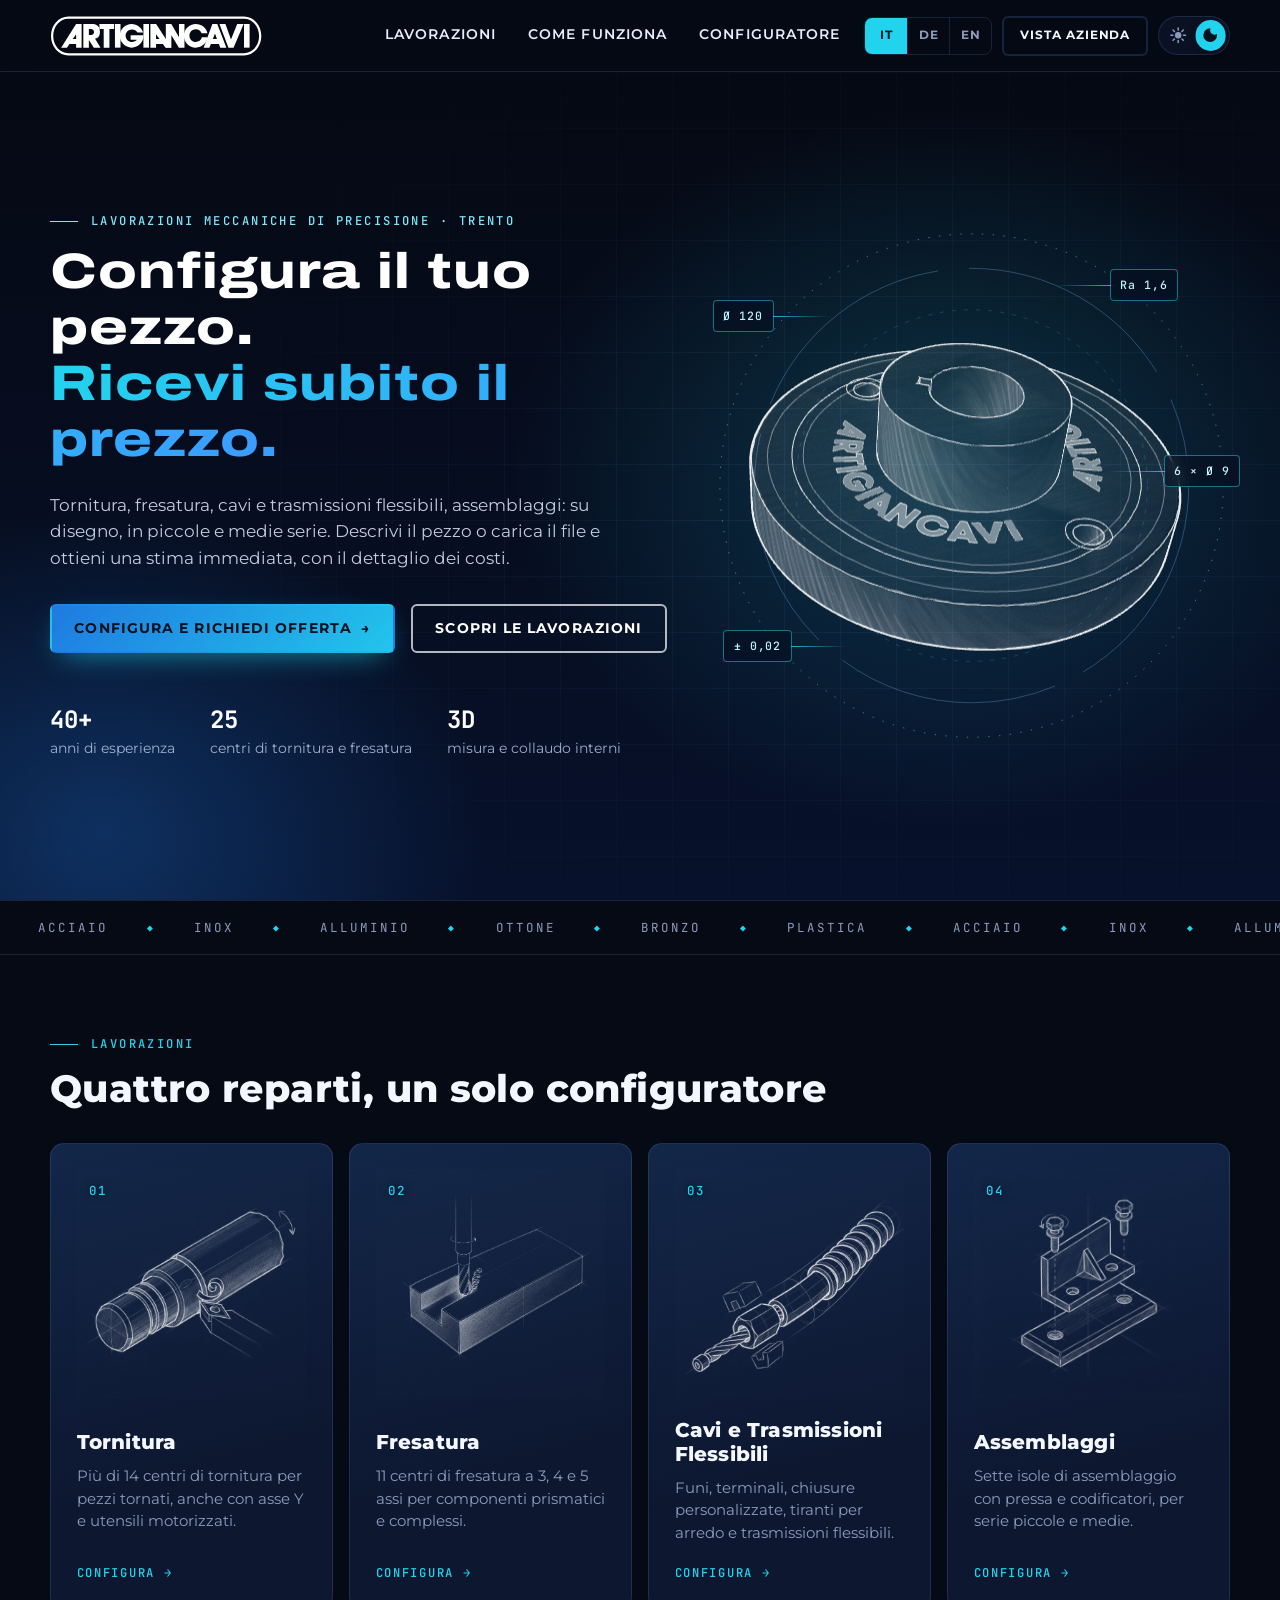
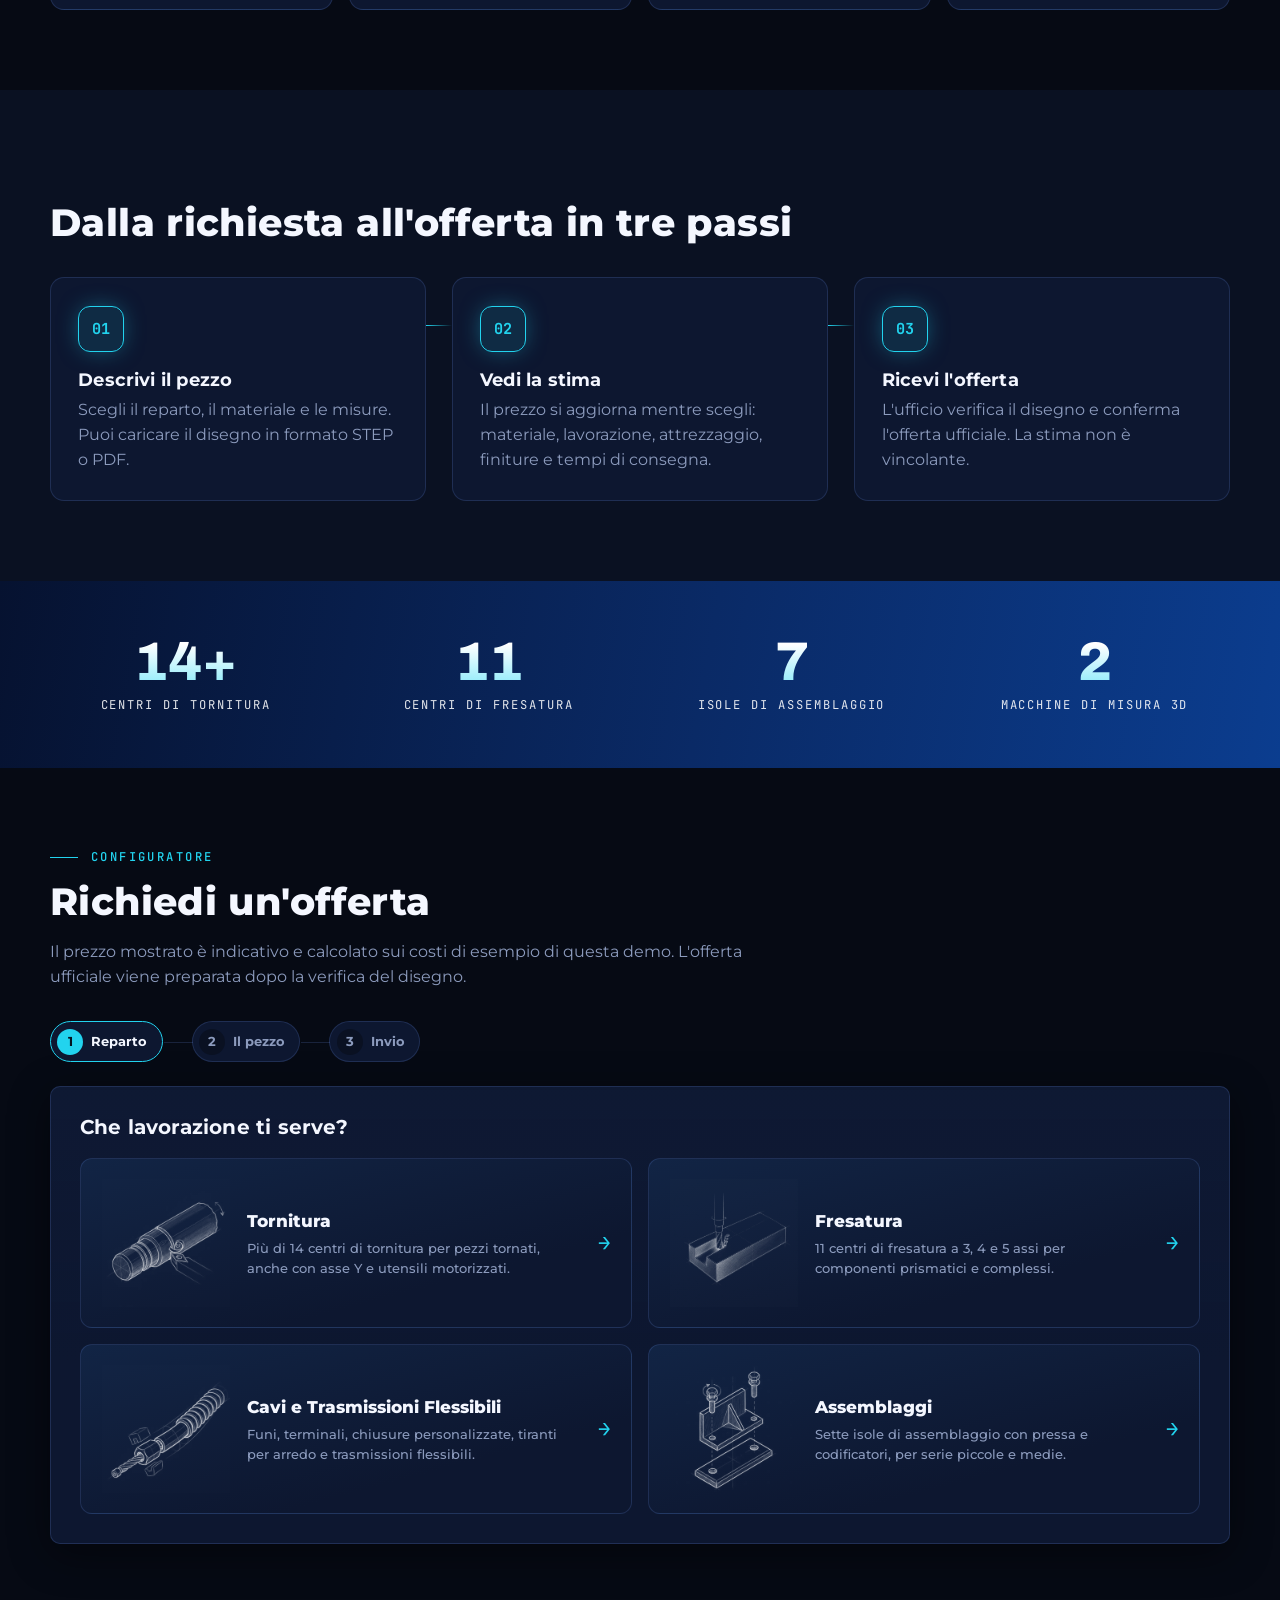
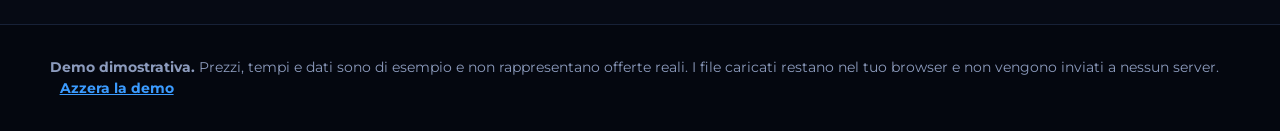
==== index.html @ 1d185a4b "fix: via la marcatura azzurrina al tocco sul telefono Colore di evidenziazione del tocco trasparente" ====
<!DOCTYPE html>
<html lang="it" data-theme="dark">
<head>
<meta charset="utf-8">
<meta name="viewport" content="width=device-width, initial-scale=1, viewport-fit=cover">
<meta name="robots" content="noindex, nofollow">
<meta name="color-scheme" content="dark light">
<meta name="theme-color" content="#050913">
<title>Configuratore lavorazioni | Demo</title>
<link rel="icon" href="img/favicon.svg" type="image/svg+xml">
<script>
  /* Tema e animazioni decisi prima del disegno della pagina, per evitare lampi.
     Predefinito: scuro. Il pulsante in alto porta al tema chiaro. */
  (function () {
    var h = document.documentElement;
    try {
      var t = localStorage.getItem("tema");
      if (t !== "dark" && t !== "light") t = "dark";
      h.setAttribute("data-theme", t);
    } catch (e) {}
    if ("IntersectionObserver" in window) h.classList.add("js-anim");
    // Disco della prima schermata: predefinito = disco a matita che ruota; ?disco=immagine = schizzo fermo (immagine); ?disco=3d = metallo che ruota
    if (/[?&]disco=3d/.test(location.search)) h.classList.add("disco-3d");
    else if (/[?&]disco=immagine/.test(location.search)) h.classList.add("disco-immagine");
  })();
</script>
<link rel="preconnect" href="https://fonts.googleapis.com">
<link rel="preconnect" href="https://fonts.gstatic.com" crossorigin>
<link href="https://fonts.googleapis.com/css2?family=Montserrat:wght@400;500;600;700;800&family=Archivo:wdth,wght@125,800&family=JetBrains+Mono:wght@500;700&display=swap" rel="stylesheet">
<!-- Il pezzo 3D della prima schermata parte a scaricarsi subito, in parallelo alla pagina -->
<script type="importmap">{"imports":{"three":"./js/vendor/three.module.min.js"}}</script>
<link rel="preload" as="image" href="img/hero-ruota.webp" type="image/webp" fetchpriority="high">
<link rel="modulepreload" href="js/vendor/three.module.min.js">
<link rel="modulepreload" href="js/hero3d.js?v=54">
<link rel="stylesheet" href="css/style.css?v=54">
</head>
<body>

<header class="top" id="top">
  <a class="logo" href="#/" data-i18n-attr="aria-label:nav.home" aria-label="Home">
    <img class="logo-chiaro" src="img/logo.svg" alt="Artigiancavi" height="40">
    <img class="logo-scuro" src="img/logo-bianco.svg" alt="" height="40">
  </a>
  <nav class="menu" id="menu" data-i18n-attr="aria-label:nav.principale" aria-label="Principale">
    <a href="#reparti" data-vai="reparti" data-i18n="nav.lavorazioni">Lavorazioni</a>
    <a href="#come" data-vai="come" data-i18n="nav.come">Come funziona</a>
    <a href="#configuratore" data-vai="configuratore" data-i18n="nav.configuratore">Configuratore</a>
    <div class="lingue lingue-menu" data-lingue role="group" data-i18n-attr="aria-label:lang.scelta" aria-label="Lingua"></div>
    <a href="#/azienda" id="menu-azienda" class="voce-azienda">Vista azienda</a>
  </nav>
  <div class="top-azioni">
    <div class="lingue lingue-testa" data-lingue role="group" data-i18n-attr="aria-label:lang.scelta" aria-label="Lingua"></div>
    <button class="btn btn-ghost btn-sm" id="btn-vista-azienda" type="button">Vista azienda</button>
    <button class="icona selettore-tema" id="btn-tema" type="button" aria-pressed="true" data-i18n-attr="aria-label:tema.cambia" aria-label="Cambia tema chiaro/scuro">
      <span class="manopola" aria-hidden="true"></span>
      <svg class="sole" viewBox="0 0 24 24" aria-hidden="true"><circle cx="12" cy="12" r="4.2" fill="currentColor"/><path d="M12 2.5v2.6M12 18.9v2.6M2.5 12h2.6M18.9 12h2.6M5.3 5.3l1.8 1.8M16.9 16.9l1.8 1.8M5.3 18.7l1.8-1.8M16.9 7.1l1.8-1.8" stroke="currentColor" stroke-width="2" stroke-linecap="round" fill="none"/></svg>
      <svg class="luna" viewBox="0 0 24 24" aria-hidden="true"><path fill="currentColor" d="M12 3a9 9 0 1 0 9 9c0-.5 0-1-.1-1.4A6 6 0 0 1 12.4 3.1 9 9 0 0 0 12 3z"/></svg>
    </button>
    <button class="icona solo-mobile" id="btn-menu" type="button" data-i18n-attr="aria-label:menu.apri" aria-label="Apri il menu" aria-expanded="false">
      <svg viewBox="0 0 24 24" width="22" height="22" aria-hidden="true"><path fill="currentColor" d="M3 6h18v2H3zm0 5h18v2H3zm0 5h18v2H3z"/></svg>
    </button>
  </div>
</header>

<main id="vista-pubblica">

  <section class="hero">
    <div class="hero-sfondo" aria-hidden="true"><div class="hero-griglia"></div></div>
    <div class="contenitore hero-corpo">
      <div class="hero-testo">
        <p class="sopratitolo" data-i18n="hero.sopra">Lavorazioni meccaniche di precisione · Trento</p>
        <h1><span data-i18n="hero.t1">Configura il tuo pezzo.</span><br><span class="accento" data-i18n="hero.t2">Ricevi subito il prezzo.</span></h1>
        <p class="lead" data-i18n="hero.lead">Tornitura, fresatura, cavi e trasmissioni flessibili, assemblaggi: su disegno, in piccole e medie serie. Descrivi il pezzo o carica il file e ottieni una stima immediata, con il dettaglio dei costi.</p>
        <div class="hero-bottoni">
          <a class="btn btn-primario" href="#configuratore" data-vai="configuratore"><span data-i18n="hero.cta1">Configura e richiedi offerta</span> <span aria-hidden="true">→</span></a>
          <a class="btn btn-contorno" href="#reparti" data-vai="reparti" data-i18n="hero.cta2">Scopri le lavorazioni</a>
        </div>
        <ul class="hero-punti">
          <li><strong>40+</strong> <span data-i18n="hero.p1">anni di esperienza</span></li>
          <li><strong>25</strong> <span data-i18n="hero.p2">centri di tornitura e fresatura</span></li>
          <li><strong>3D</strong> <span data-i18n="hero.p3">misura e collaudo interni</span></li>
        </ul>
      </div>
      <div class="hero-visual" aria-hidden="true">
        <svg class="hv-anelli" viewBox="0 0 600 600" focusable="false">
          <circle class="anello a1" cx="300" cy="300" r="292"/>
          <circle class="anello a2" cx="300" cy="300" r="252"/>
          <circle class="anello a3" cx="300" cy="300" r="204"/>
        </svg>
        <img class="hv-poster p-ruota" src="img/hero-ruota.webp" alt="" width="900" height="900" decoding="async" fetchpriority="high">
        <img class="hv-poster p-matita" src="img/hero-matita.webp" alt="" width="900" height="900" decoding="async" loading="lazy">
        <img class="hv-poster p-3d" src="img/hero-pezzo.webp" alt="" width="900" height="900" decoding="async" loading="lazy">
        <canvas class="hv-canvas"></canvas>
        <span class="hv-quota q1">Ø 120</span>
        <span class="hv-quota q2">6 × Ø 9</span>
        <span class="hv-quota q3">± 0,02</span>
        <span class="hv-quota q4">Ra 1,6</span>
      </div>
    </div>
  </section>

  <div class="marquee" aria-hidden="true">
    <div class="marquee-pista">
      <div class="marquee-lista">
        <span data-i18n="marq.1">Acciaio</span><span data-i18n="marq.2">Inox</span><span data-i18n="marq.3">Alluminio</span><span data-i18n="marq.4">Ottone</span><span data-i18n="marq.5">Bronzo</span><span data-i18n="marq.6">Plastica</span>
      </div>
      <div class="marquee-lista">
        <span data-i18n="marq.1">Acciaio</span><span data-i18n="marq.2">Inox</span><span data-i18n="marq.3">Alluminio</span><span data-i18n="marq.4">Ottone</span><span data-i18n="marq.5">Bronzo</span><span data-i18n="marq.6">Plastica</span>
      </div>
    </div>
  </div>

  <section class="sezione" id="reparti">
    <div class="contenitore">
      <p class="sopratitolo" data-i18n="rep.sopra">Lavorazioni</p>
      <h2 data-i18n="rep.titolo">Quattro reparti, un solo configuratore</h2>
      <div class="reparti" id="griglia-reparti"></div>
    </div>
  </section>

  <section class="sezione sezione-grigia" id="come">
    <div class="contenitore">
      <p class="sopratitolo" data-i18n="come.sopra">Come funziona</p>
      <h2 data-i18n="come.titolo">Dalla richiesta all'offerta in tre passi</h2>
      <ol class="passi">
        <li><span class="passo-n">01</span><h3 data-i18n="come.1.t">Descrivi il pezzo</h3><p data-i18n="come.1.p">Scegli il reparto, il materiale e le misure. Puoi caricare il disegno in formato STEP o PDF.</p></li>
        <li><span class="passo-n">02</span><h3 data-i18n="come.2.t">Vedi la stima</h3><p data-i18n="come.2.p">Il prezzo si aggiorna mentre scegli: materiale, lavorazione, attrezzaggio, finiture e tempi di consegna.</p></li>
        <li><span class="passo-n">03</span><h3 data-i18n="come.3.t">Ricevi l'offerta</h3><p data-i18n="come.3.p">L'ufficio verifica il disegno e conferma l'offerta ufficiale. La stima non è vincolante.</p></li>
      </ol>
    </div>
  </section>

  <section class="sezione sezione-blu" id="numeri">
    <div class="contenitore numeri">
      <div><strong data-conta="14" data-suffisso="+">14+</strong><span data-i18n="num.1">centri di tornitura</span></div>
      <div><strong data-conta="11">11</strong><span data-i18n="num.2">centri di fresatura</span></div>
      <div><strong data-conta="7">7</strong><span data-i18n="num.3">isole di assemblaggio</span></div>
      <div><strong data-conta="2">2</strong><span data-i18n="num.4">macchine di misura 3D</span></div>
    </div>
  </section>

  <section class="sezione" id="configuratore">
    <div class="contenitore">
      <p class="sopratitolo" data-i18n="cfg.sopra">Configuratore</p>
      <h2 data-i18n="cfg.titolo">Richiedi un'offerta</h2>
      <p class="intro" data-i18n="cfg.intro">Il prezzo mostrato è indicativo e calcolato sui costi di esempio di questa demo. L'offerta ufficiale viene preparata dopo la verifica del disegno.</p>
      <div id="configuratore-app"></div>
    </div>
  </section>

</main>

<main id="vista-azienda" hidden></main>

<footer class="piede">
  <div class="contenitore">
    <p><strong data-i18n="piede.forte">Demo dimostrativa.</strong> <span data-i18n="piede.testo">Prezzi, tempi e dati sono di esempio e non rappresentano offerte reali. I file caricati restano nel tuo browser e non vengono inviati a nessun server.</span> <span id="azzera-slot"></span></p>
  </div>
</footer>

<script src="js/schedario.js?v=54"></script>
<script src="js/prezzi.js?v=54"></script>
<script src="js/testi.js?v=54"></script>
<script src="js/i18n.js?v=54"></script>
<script src="js/file.js?v=54"></script>
<script src="js/app.js?v=54"></script>
<script>
  /* Il disco che ruota si scarica sempre, tranne con ?disco=immagine (schizzo fermo, molto piu' leggero) */
  (function () {
    if (!document.documentElement.classList.contains("disco-immagine")) import("./js/hero3d.js?v=54");
  })();
</script>
</body>
</html>
---- css/style.css ----
/* ==========================================================================
   STILE — demo configuratore. Struttura: 1 BASE · 2 DESKTOP · 3 TABLET · 4 MOBILE
   Soglie: desktop da 1050px, tablet fino a 1049.98px, mobile stretto fino a 440px
   ========================================================================== */

/* ==========================================================================
   1. BASE (variabili, reset, componenti comuni)
   ========================================================================== */
:root {
  --blu: #0069b4;
  --blu-scuro: #004f8a;
  --navy: #263272;
  --bg: #ffffff;
  --bg-2: #f3f6fb;
  --card: #ffffff;
  --ink: #1b2340;
  --muted: #5a6482;
  --line: #dce2ee;
  --titolo: #263272;
  --ok: #17803f;
  --avviso: #9a5b00;
  --errore: #b3261e;
  --ombra: 0 6px 24px rgba(20, 35, 80, .10);
  --acc: #0069b4;                 /* colore di accento: nel tema chiaro e' il blu Artigiancavi */
  --glow: 0 10px 30px -12px rgba(0, 105, 180, .45);
  --banda: #0069b4;               /* fascia dei numeri */
  --vetro: rgba(255, 255, 255, .86);
  --raggio: 10px;
  --header-h: 72px;
  --font: "Montserrat", system-ui, -apple-system, "Segoe UI", Roboto, sans-serif;
  --mono: "JetBrains Mono", ui-monospace, "SFMono-Regular", Menlo, Consolas, monospace;
}
/* Tema scuro "tecnologico": quasi nero blu, blu Artigiancavi e azzurro elettrico come accento */
html[data-theme="dark"] {
  --blu: #3b9bff;
  --blu-scuro: #1f7ae0;
  --bg: #060a14;
  --bg-2: #0a1122;
  --card: #0d1730;
  --ink: #e6edfb;
  --muted: #8c9bbd;
  --line: rgba(120, 160, 255, .17);
  --titolo: #f4f7ff;
  --ok: #4cc27c;
  --avviso: #f0b255;
  --errore: #ff8a80;
  --ombra: 0 10px 40px rgba(0, 0, 0, .45);
  --acc: #22d3ee;
  --glow: 0 0 0 1px rgba(34, 211, 238, .35), 0 14px 40px -14px rgba(34, 211, 238, .45);
  --banda: linear-gradient(100deg, #061230 0%, #0a2a66 55%, #0b3d8f 100%);
  --vetro: rgba(6, 10, 20, .72);
}

*, *::before, *::after { box-sizing: border-box; }
/* Telefono: niente rettangolo azzurrino al tocco (come negli altri progetti). Resta il segno della tastiera (:focus-visible) e un piccolo
   "premuto" sui riquadri, cosi' si capisce lo stesso che il tocco e' arrivato. */
* { -webkit-tap-highlight-color: transparent; }
a, button, [role="button"], label, summary { touch-action: manipulation; }
.btn:active, .scelta:active, .reparto-card:active, .reparto-tile:active, .icona:active { transform: scale(.97); }
html { font-size: clamp(16px, 1vw, 32px); scroll-behavior: smooth; scroll-padding-top: calc(var(--header-h) + 12px); -webkit-text-size-adjust: 100%; }
html, body { margin: 0; min-height: 100%; }
body { font-family: var(--font); font-size: 1rem; line-height: 1.55; color: var(--ink); background: var(--bg); overflow-x: hidden; }
img, svg { max-width: 100%; }
h1, h2, h3 { margin: 0; line-height: 1.15; color: var(--titolo); letter-spacing: .01em; }
p { margin: 0 0 1em; }
a { color: var(--blu); }
[hidden] { display: none !important; }
button { font: inherit; color: inherit; cursor: pointer; }
input, textarea { font: inherit; color: inherit; }
:focus-visible { outline: 3px solid color-mix(in srgb, var(--blu) 60%, white); outline-offset: 2px; }

.contenitore { width: min(73.75rem, 100% - 48px); margin-inline: auto; }
.sopratitolo { font-family: var(--mono); font-size: .76rem; font-weight: 500; letter-spacing: .2em; text-transform: uppercase; color: var(--acc); margin-bottom: .8rem; display: flex; align-items: center; gap: .8rem; }
.sopratitolo::before { content: ""; width: 28px; height: 1px; background: currentColor; flex: none; }
.logo-scuro { display: none; }
html[data-theme="dark"] .logo-chiaro { display: none; }
html[data-theme="dark"] .logo-scuro { display: block; }
.icona.solo-mobile { display: none; }
.menu .voce-azienda { display: none; }
.dal-file { margin-left: .5rem; vertical-align: middle; }

/* Bottoni */
.btn { display: inline-flex; align-items: center; justify-content: center; gap: .6rem; min-height: 48px; padding: .75rem 1.4rem; border-radius: 6px; border: 2px solid transparent; font-weight: 700; font-size: .85rem; letter-spacing: .08em; text-transform: uppercase; text-decoration: none; background: transparent; transition: background .15s, border-color .15s, transform .05s; }
.btn:active { transform: translateY(1px); }
.btn[disabled] { opacity: .45; cursor: not-allowed; }
.btn-primario { background: var(--blu); color: #fff; }
.btn-primario:hover:not([disabled]) { background: var(--blu-scuro); }
html[data-theme="dark"] .btn-primario { background: linear-gradient(135deg, #1f7ae0 0%, #22c5ec 100%); color: #03121f; box-shadow: 0 10px 30px -12px rgba(34, 211, 238, .75); }
html[data-theme="dark"] .btn-primario:hover:not([disabled]) { background: linear-gradient(135deg, #3b9bff 0%, #5eeaff 100%); box-shadow: 0 12px 36px -10px rgba(34, 211, 238, .95); }
.btn-contorno { border-color: rgba(255, 255, 255, .7); color: #fff; }
.btn-contorno:hover { background: rgba(255, 255, 255, .12); }
.btn-ghost { border-color: var(--line); color: var(--titolo); }
.btn-ghost:hover { border-color: var(--blu); color: var(--blu); }
.btn-sm { min-height: 40px; padding: .45rem 1rem; font-size: .75rem; }
.icona { width: 44px; height: 44px; display: inline-grid; place-items: center; border-radius: 50%; border: 1px solid var(--line); background: transparent; color: var(--titolo); }
.icona:hover { border-color: var(--blu); color: var(--blu); }

/* Schede e campi */
.card { background: var(--card); border: 1px solid var(--line); border-radius: var(--raggio); box-shadow: var(--ombra); }
.campo { display: grid; gap: .35rem; margin-bottom: 1rem; }
.campo > label, .etichetta { font-size: .78rem; font-weight: 700; letter-spacing: .08em; text-transform: uppercase; color: var(--muted); }
.input { width: 100%; min-height: 48px; padding: .6rem .9rem; border: 1.5px solid var(--line); border-radius: 8px; background: var(--bg); color: var(--ink); }
.input:focus { border-color: var(--blu); outline: none; box-shadow: 0 0 0 3px color-mix(in srgb, var(--blu) 25%, transparent); }
.input-unita { display: flex; align-items: stretch; }
.input-unita .input { border-radius: 8px 0 0 8px; min-width: 0; }
.input-unita .unita { display: grid; place-items: center; padding: 0 .9rem; border: 1.5px solid var(--line); border-left: 0; border-radius: 0 8px 8px 0; background: var(--bg-2); color: var(--muted); font-size: .85rem; font-weight: 600; }
.errore-campo { color: var(--errore); font-size: .85rem; font-weight: 600; }
.aiuto { color: var(--muted); font-size: .85rem; }

/* Scelte a pulsante (al posto dei menu a tendina del browser) */
.scelte { display: flex; flex-wrap: wrap; gap: .5rem; }
.scelta { min-height: 44px; padding: .5rem 1rem; border: 1.5px solid var(--line); border-radius: 8px; background: var(--bg); color: var(--ink); font-weight: 600; font-size: .9rem; text-align: left; }
.scelta:hover:not([disabled]) { border-color: var(--blu); }
.scelta[aria-pressed="true"] { border-color: var(--blu); background: color-mix(in srgb, var(--blu) 12%, var(--bg)); color: var(--titolo); box-shadow: inset 0 0 0 1px var(--blu); }
.scelta[disabled] { opacity: .4; cursor: not-allowed; text-decoration: line-through; }
.scelta small { display: block; font-weight: 500; color: var(--muted); font-size: .75rem; }

/* Contatore + e − */
.contatore { display: inline-flex; align-items: center; border: 1.5px solid var(--line); border-radius: 8px; overflow: hidden; }
.contatore button { width: 44px; height: 44px; border: 0; background: var(--bg-2); font-size: 1.2rem; font-weight: 700; }
.contatore span { min-width: 2.5rem; text-align: center; font-weight: 700; }

/* Etichette di stato */
.badge { display: inline-block; padding: .2rem .65rem; border-radius: 99px; font-size: .72rem; font-weight: 700; letter-spacing: .06em; text-transform: uppercase; background: var(--bg-2); color: var(--muted); border: 1px solid var(--line); }
.badge-blu { background: color-mix(in srgb, var(--blu) 14%, var(--bg)); color: var(--blu); border-color: transparent; }
.badge-ok { background: color-mix(in srgb, var(--ok) 15%, var(--bg)); color: var(--ok); border-color: transparent; }
.avviso { padding: .7rem .9rem; border-radius: 8px; font-size: .88rem; background: color-mix(in srgb, var(--avviso) 12%, var(--bg)); color: var(--avviso); border: 1px solid color-mix(in srgb, var(--avviso) 35%, transparent); }
.avviso-errore { background: color-mix(in srgb, var(--errore) 10%, var(--bg)); color: var(--errore); border-color: color-mix(in srgb, var(--errore) 35%, transparent); }

/* ==========================================================================
   2. DESKTOP (stile predefinito, senza @media)
   ========================================================================== */
.top { position: sticky; top: 0; z-index: 50; height: var(--header-h); display: flex; align-items: center; justify-content: space-between; gap: 1.5rem; padding: 0 max(24px, calc((100% - 73.75rem) / 2)); background: var(--vetro); -webkit-backdrop-filter: blur(16px) saturate(1.4); backdrop-filter: blur(16px) saturate(1.4); border-bottom: 1px solid var(--line); }
.logo { display: block; line-height: 0; }
.logo img { height: 40px; width: auto; }
.menu { display: flex; gap: 2rem; margin-left: auto; }
.menu a { color: var(--ink); text-decoration: none; font-weight: 600; font-size: .85rem; letter-spacing: .08em; text-transform: uppercase; padding: .5rem 0; border-bottom: 2px solid transparent; }
.menu a:hover { border-color: var(--blu); color: var(--blu); }
.top-azioni { display: flex; align-items: center; gap: .6rem; }

/* Prima schermata: blu notte nel tema scuro; nel tema chiaro e' su carta da disegno tecnico (vedi sezione 10) */
.hero { position: relative; isolation: isolate; min-height: max(560px, calc(100dvh - var(--header-h))); display: flex; align-items: center; color: #fff; background: #050913; overflow: hidden; }
.hero-sfondo { position: absolute; inset: 0; z-index: -1; background:
  radial-gradient(55% 70% at 74% 48%, rgba(34, 211, 238, .20) 0%, transparent 62%),
  radial-gradient(45% 60% at 8% 92%, rgba(31, 122, 224, .30) 0%, transparent 66%),
  linear-gradient(180deg, #050913 0%, #07112b 100%); }
.hero-griglia { position: absolute; inset: 0; background-image: linear-gradient(rgba(120, 170, 255, .09) 1px, transparent 1px), linear-gradient(90deg, rgba(120, 170, 255, .09) 1px, transparent 1px); background-size: 56px 56px; -webkit-mask-image: radial-gradient(75% 85% at 68% 50%, #000 0%, transparent 78%); mask-image: radial-gradient(75% 85% at 68% 50%, #000 0%, transparent 78%); }
.hero-corpo { position: relative; display: grid; grid-template-columns: minmax(0, 1.22fr) minmax(0, 1fr); gap: 2rem; align-items: center; padding: 3.5rem 0; }
.hero-testo { position: relative; z-index: 2; }
.hero .sopratitolo { color: #7ee8fa; }
/* Titolo nello stile del sito Artigiancavi: carattere largo e pieno (Archivo esteso), maiuscole solo iniziali, bianco con parte finale in azzurro pieno.
   Niente testo a contorno e niente tutto maiuscolo: la grafica deve restare quella di Artigiancavi. */
.hero h1 { font-family: "Archivo", var(--font); font-stretch: 125%; color: #fff; font-size: clamp(1.9rem, 3.9vw, 3.5rem); font-weight: 800; letter-spacing: .02em; line-height: 1.12; text-transform: none; }
.hero h1 .accento { background: linear-gradient(90deg, #22d3ee 0%, #3b9bff 100%); -webkit-background-clip: text; background-clip: text; color: transparent; }
.hero .lead { max-width: 35rem; margin: 1.5rem 0 2rem; font-size: 1.08rem; color: rgba(225, 235, 255, .86); }
.hero-bottoni { display: flex; flex-wrap: wrap; gap: 1rem; }
.hero-punti { display: flex; flex-wrap: wrap; gap: 2.2rem; list-style: none; padding: 0; margin: 3rem 0 0; color: rgba(200, 215, 245, .78); font-size: .86rem; }
.hero-punti strong { display: block; font-family: var(--mono); font-size: 1.5rem; font-weight: 700; color: #fff; }
.hero-testo > * { animation: sale .9s cubic-bezier(.2, .7, .2, 1) both; }
.hero-testo > :nth-child(1) { animation-delay: .05s; }
.hero-testo > :nth-child(2) { animation-delay: .15s; }
.hero-testo > :nth-child(3) { animation-delay: .28s; }
.hero-testo > :nth-child(4) { animation-delay: .4s; }
.hero-testo > :nth-child(5) { animation-delay: .52s; }
@keyframes sale { from { opacity: 0; transform: translateY(18px); } to { opacity: 1; transform: none; } }

/* Il pezzo: foto segnaposto subito, 3D vivo che prende il suo posto con una dissolvenza */
.hero-visual { position: relative; width: min(100%, 38.75rem); aspect-ratio: 1 / 1; justify-self: end; }
.hv-poster, .hv-canvas { position: absolute; inset: 0; width: 100%; height: 100%; }
.hv-poster { object-fit: contain; transition: opacity .8s ease .55s; }
.hv-poster { display: none; }
html:not(.disco-3d):not(.disco-immagine) .hv-poster.p-ruota { display: block; }
html.disco-immagine .hv-poster.p-matita { display: block; }
html.disco-3d .hv-poster.p-3d { display: block; }
/* disco a matita (foto di partenza, schizzo fermo e canvas che ruota): nero su carta bianca. Tema chiaro: il bianco sparisce (multiply).
   Tema scuro: colori invertiti (linee chiare su fondo scuro). Cosi' il disco e' sempre uguale agli altri disegni del sito. */
.hv-poster.p-ruota, .hv-poster.p-matita, .hv-canvas.matita { mix-blend-mode: multiply; }
html[data-theme="dark"] .hv-poster.p-ruota, html[data-theme="dark"] .hv-poster.p-matita, html[data-theme="dark"] .hv-canvas.matita { filter: invert(1) brightness(1.12); mix-blend-mode: screen; }
.hv-poster.p-matita { animation: respira 9s ease-in-out infinite; }
@keyframes respira { 0%, 100% { transform: translateY(0) rotate(-.5deg); } 50% { transform: translateY(-9px) rotate(.5deg); } }
@media (prefers-reduced-motion: reduce) { .hv-poster.p-matita { animation: none; } }
.hv-canvas { opacity: 0; transition: opacity .8s ease; }
.hero-visual.pronto .hv-canvas { opacity: 1; }
.hero-visual.pronto .hv-poster { opacity: 0; }
.hv-anelli { position: absolute; inset: 0; width: 100%; height: 100%; overflow: visible; }
.anello { fill: none; stroke: rgba(120, 190, 255, .35); stroke-width: 1; transform-origin: 300px 300px; }
.anello.a1 { stroke: rgba(126, 232, 250, .6); stroke-dasharray: 1.5 11; animation: gira 90s linear infinite; }
.anello.a2 { stroke-dasharray: 260 36; animation: gira 60s linear infinite reverse; }
.anello.a3 { stroke: rgba(120, 190, 255, .22); stroke-dasharray: 5 9; animation: gira 120s linear infinite; }
@keyframes gira { to { transform: rotate(360deg); } }
.hv-quota { position: absolute; z-index: 3; font-family: var(--mono); font-size: .72rem; font-weight: 500; letter-spacing: .08em; color: #bff3ff; padding: .38rem .6rem; border: 1px solid rgba(34, 211, 238, .5); background: rgba(5, 14, 30, .6); -webkit-backdrop-filter: blur(6px); backdrop-filter: blur(6px); border-radius: 4px; opacity: 0; animation: compare .7s ease forwards; white-space: nowrap; }
.hv-quota::after { content: ""; position: absolute; top: 50%; height: 1px; width: 56px; }
.hv-quota.q1::after, .hv-quota.q3::after { left: 100%; background: linear-gradient(90deg, rgba(34, 211, 238, .85), transparent); }
.hv-quota.q2::after, .hv-quota.q4::after { right: 100%; background: linear-gradient(270deg, rgba(34, 211, 238, .85), transparent); }
.hv-quota.q1 { top: 14%; left: 0; animation-delay: .9s; }
.hv-quota.q2 { top: 44%; right: -2%; animation-delay: 1.1s; }
.hv-quota.q3 { bottom: 16%; left: 2%; animation-delay: 1.3s; }
.hv-quota.q4 { top: 8%; right: 10%; animation-delay: 1.5s; }
@keyframes compare { from { opacity: 0; transform: translateY(8px); } to { opacity: 1; transform: none; } }

/* Striscia dei materiali */
.marquee { overflow: hidden; border-block: 1px solid var(--line); background: var(--bg); }
.marquee-pista { display: flex; width: max-content; animation: scorri 42s linear infinite; }
.marquee-lista { display: flex; flex: none; }
.marquee-lista span { padding: 1.05rem 0 1.05rem 2.4rem; font-family: var(--mono); font-size: .78rem; letter-spacing: .24em; text-transform: uppercase; color: var(--muted); white-space: nowrap; }
.marquee-lista span::after { content: "\25C6"; margin-left: 2.4rem; color: var(--acc); font-size: .6rem; }
@keyframes scorri { to { transform: translateX(-50%); } }

.sezione { padding: 5rem 0; }
.sezione h2 { font-size: clamp(1.6rem, 3vw, 2.4rem); font-weight: 800; margin-bottom: 2rem; }
.sezione .intro { max-width: 720px; color: var(--muted); margin: -1rem 0 2rem; }
.sezione-grigia { background: var(--bg-2); }
.sezione-blu { background: var(--banda); color: #fff; padding: 3.2rem 0; }

/* Riquadri dei reparti */
.reparti { display: grid; grid-template-columns: repeat(4, minmax(0, 1fr)); gap: 1rem; }
.reparto-tile { position: relative; overflow: hidden; display: flex; flex-direction: column; justify-content: space-between; gap: 1.2rem; min-height: 0; padding: 1.6rem; text-align: left; color: var(--ink); background: linear-gradient(165deg, color-mix(in srgb, var(--card) 88%, var(--blu)) 0%, var(--card) 68%); border: 1px solid var(--line); border-radius: 14px; transition: transform .25s ease, border-color .25s ease, box-shadow .25s ease; }
.reparto-tile::before { content: ""; position: absolute; inset: 0; background: radial-gradient(120% 80% at 100% 0%, color-mix(in srgb, var(--acc) 24%, transparent), transparent 62%); opacity: 0; transition: opacity .3s ease; pointer-events: none; }
.reparto-tile:hover { transform: translateY(-4px); border-color: var(--acc); box-shadow: var(--glow); }
.reparto-tile:hover::before { opacity: 1; }
.rt-testa { position: relative; }
.rt-testa .rt-num { position: absolute; left: .8rem; top: .7rem; z-index: 1; text-shadow: 0 0 8px #050913; }
.rt-num { font-family: var(--mono); font-size: .78rem; font-weight: 500; letter-spacing: .14em; color: var(--acc); }
/* schizzo a matita senza cornice: tema chiaro = linee scure (il bianco sparisce); tema scuro = linee chiare (colori invertiti) */
.rt-foto { display: block; width: 100%; height: auto; aspect-ratio: 1 / 1; object-fit: contain; mix-blend-mode: multiply; transition: transform .4s ease, filter .3s ease; }
html[data-theme="dark"] .rt-foto { filter: invert(1) brightness(1.15); mix-blend-mode: screen; }
.reparto-tile:hover .rt-foto { transform: scale(1.04); }
html[data-theme="dark"] .reparto-tile:hover .rt-foto { filter: invert(1) brightness(1.3) drop-shadow(0 0 8px rgba(34, 211, 238, .55)); }
.rt-testo { position: relative; }
.reparto-tile h3 { font-size: 1.28rem; font-weight: 800; letter-spacing: .01em; color: var(--titolo); }
.reparto-tile p { color: var(--muted); font-size: .92rem; margin: .7rem 0 0; }
.reparto-tile .vai { position: relative; font-family: var(--mono); font-weight: 500; font-size: .76rem; letter-spacing: .14em; text-transform: uppercase; color: var(--acc); }

/* Come funziona: tre passi collegati */
.passi { display: grid; grid-template-columns: repeat(3, minmax(0, 1fr)); gap: 1.6rem; list-style: none; padding: 0; margin: 0; counter-reset: passo; }
.passi li { position: relative; padding: 1.7rem; background: var(--card); border: 1px solid var(--line); border-radius: 14px; }
.passi li:not(:last-child)::after { content: ""; position: absolute; top: 2.9rem; left: calc(100% + 1px); width: 1.6rem; height: 1px; background: linear-gradient(90deg, var(--acc), transparent); }
.passi h3 { font-size: 1.15rem; margin: 1.1rem 0 .5rem; }
.passi p { margin: 0; color: var(--muted); }
.passo-n { display: inline-grid; place-items: center; min-width: 46px; height: 46px; padding: 0 .4rem; border-radius: 12px; border: 1px solid var(--acc); color: var(--acc); font-family: var(--mono); font-size: .95rem; font-weight: 700; background: color-mix(in srgb, var(--acc) 10%, transparent); box-shadow: 0 0 24px -6px color-mix(in srgb, var(--acc) 60%, transparent); }

/* Numeri */
.numeri { display: grid; grid-template-columns: repeat(4, minmax(0, 1fr)); gap: 2rem; text-align: center; }
.numeri strong { display: block; font-family: "Archivo", var(--font); font-size: clamp(2.2rem, 4.4vw, 3.4rem); font-weight: 800; line-height: 1.1; font-variant-numeric: tabular-nums; }
html[data-theme="dark"] .numeri strong { background: linear-gradient(180deg, #ffffff 20%, #7ee8fa 100%); -webkit-background-clip: text; background-clip: text; color: transparent; }
.numeri span { font-family: var(--mono); font-size: .76rem; letter-spacing: .16em; text-transform: uppercase; opacity: .88; }

/* Comparsa allo scorrimento (solo se il browser lo supporta: vedi lo script nell'HTML) */
.js-anim .rivela { opacity: 0; }
.js-anim .rivela.visto { opacity: 1; animation: rivela-su .85s cubic-bezier(.2, .7, .2, 1) backwards; animation-delay: var(--ritardo, 0s); }
.js-anim .rivela.visto.subito { animation: none; }
@keyframes rivela-su { from { opacity: 0; transform: translateY(26px); } to { opacity: 1; transform: none; } }
@media (prefers-reduced-motion: reduce) {
  .js-anim .rivela { opacity: 1; }
  .js-anim .rivela.visto { animation: none; }
  .hero-testo > *, .hv-quota { animation: none; opacity: 1; }
  .anello { animation: none; }
  .hv-poster, .hv-canvas { transition: none; }
}

/* Configuratore */
.cfg { display: grid; grid-template-columns: minmax(0, 1fr) 380px; gap: 2rem; align-items: start; }
.cfg-passi { display: flex; gap: .5rem; margin-bottom: 1.5rem; flex-wrap: wrap; }
.cfg-passo { display: inline-flex; align-items: center; gap: .5rem; padding: .4rem .9rem .4rem .4rem; border: 1px solid var(--line); border-radius: 99px; font-size: .8rem; font-weight: 700; color: var(--muted); background: var(--card); }
.cfg-passo b { display: grid; place-items: center; width: 26px; height: 26px; border-radius: 50%; background: var(--bg-2); font-size: .8rem; }
.cfg-passo.attivo { color: var(--titolo); border-color: var(--blu); }
.cfg-passo.attivo b { background: var(--blu); color: #fff; }
.cfg-passo.fatto b { background: var(--ok); color: #fff; }
.cfg-box { padding: 1.8rem; }
.cfg-box h3 { font-size: 1.25rem; margin-bottom: 1.2rem; }
.cfg-gruppo { margin-bottom: 1.6rem; }
.cfg-gruppo > .etichetta { display: block; margin-bottom: .5rem; }
.cfg-griglia { display: grid; grid-template-columns: repeat(3, 1fr); gap: 1rem; }
.cfg-azioni { display: flex; justify-content: space-between; gap: 1rem; margin-top: 1.5rem; }
.reparto-scelta { display: grid; grid-template-columns: repeat(2, 1fr); gap: 1rem; }
.reparto-scelta .scelta { padding: 1.2rem; font-size: 1.05rem; }

.prezzo { position: sticky; top: calc(var(--header-h) + 16px); padding: 1.6rem; }
.prezzo h3 { font-size: .8rem; letter-spacing: .16em; text-transform: uppercase; color: var(--muted); margin-bottom: .6rem; }
.prezzo-grande { font-size: 1.75rem; font-weight: 800; color: var(--titolo); line-height: 1.1; }
.prezzo-sotto { color: var(--muted); font-size: .9rem; margin: .3rem 0 1rem; }
.prezzo-vuoto { color: var(--muted); }
.voci { list-style: none; padding: 0; margin: 1rem 0; font-size: .9rem; }
.voci li { display: grid; grid-template-columns: 1fr auto; gap: .5rem; padding: .35rem 0; border-bottom: 1px dashed var(--line); }
.voci li span:last-child { font-variant-numeric: tabular-nums; font-weight: 600; }
.barra { height: 6px; background: var(--bg-2); border-radius: 3px; overflow: hidden; display: flex; margin: .3rem 0 1rem; }
.barra i { display: block; height: 100%; }
.dati-rapidi { display: grid; grid-template-columns: repeat(3, minmax(0, 1fr)); gap: .5rem; margin: 1rem 0; }
.dati-rapidi div { padding: .6rem .3rem; min-width: 0; background: var(--bg-2); border-radius: 8px; text-align: center; }
.dati-rapidi strong { display: block; font-size: 1.05rem; color: var(--titolo); }
.dati-rapidi span { display: block; font-size: .66rem; letter-spacing: .03em; text-transform: uppercase; color: var(--muted); overflow-wrap: anywhere; hyphens: auto; }
.tab-quantita { width: 100%; border-collapse: collapse; font-size: .85rem; margin-top: .4rem; }
.tab-quantita th, .tab-quantita td { padding: .35rem .3rem; text-align: right; border-bottom: 1px solid var(--line); }
.tab-quantita th:first-child, .tab-quantita td:first-child { text-align: left; }
.tab-quantita tr.corrente td { font-weight: 700; color: var(--blu); }
.note-prezzo { font-size: .82rem; color: var(--muted); margin: .8rem 0 0; padding-left: 1.1rem; }
.stack > * + * { margin-top: .6rem; }

.riepilogo { display: grid; grid-template-columns: repeat(2, 1fr); gap: .4rem 2rem; margin: 0 0 1.5rem; }
.riepilogo div { display: flex; justify-content: space-between; gap: 1rem; padding: .4rem 0; border-bottom: 1px dashed var(--line); font-size: .92rem; }
.riepilogo dt { color: var(--muted); }
.riepilogo dd { margin: 0; font-weight: 600; text-align: right; }
.successo { padding: 2rem; text-align: center; }
.successo h3 { margin-bottom: .6rem; }

/* Vista azienda */
.az { padding: 2rem 0 4rem; min-height: 70dvh; }
.az-barra { display: flex; flex-wrap: wrap; align-items: center; justify-content: space-between; gap: 1rem; margin-bottom: 1.5rem; }
.az-barra h2 { font-size: 1.6rem; }
.az-banner { padding: .8rem 1rem; margin-bottom: 1.5rem; border-radius: 8px; background: color-mix(in srgb, var(--blu) 10%, var(--bg)); border: 1px solid color-mix(in srgb, var(--blu) 30%, transparent); font-size: .9rem; }
.az-tabs { display: flex; gap: .5rem; margin-bottom: 1.5rem; }
.az-layout { display: grid; grid-template-columns: 340px minmax(0, 1fr); gap: 1.5rem; align-items: start; }
.az-elenco { display: grid; gap: .6rem; }
.az-voce { display: grid; gap: .25rem; padding: .9rem 1rem; text-align: left; border: 1.5px solid var(--line); border-radius: 10px; background: var(--card); }
.az-voce:hover { border-color: var(--blu); }
.az-voce[aria-current="true"] { border-color: var(--blu); box-shadow: inset 0 0 0 1px var(--blu); }
.az-voce .riga { display: flex; justify-content: space-between; gap: .5rem; font-size: .88rem; }
.az-voce .id { font-weight: 800; color: var(--titolo); }
.az-dettaglio { padding: 1.6rem; }
.az-dettaglio h3 { font-size: 1.3rem; margin-bottom: .3rem; }
.az-sezione { margin-top: 1.6rem; }
.az-sezione > h4 { margin: 0 0 .6rem; font-size: .78rem; letter-spacing: .14em; text-transform: uppercase; color: var(--muted); }
.risposta { padding: 1rem 1.2rem; border-left: 4px solid var(--blu); background: var(--bg-2); border-radius: 0 8px 8px 0; white-space: pre-line; font-size: .95rem; }
.az-azioni { display: flex; flex-wrap: wrap; align-items: center; gap: 1rem; margin-top: 1rem; }
.schedario-tab { width: 100%; border-collapse: collapse; font-size: .9rem; }
.schedario-tab th, .schedario-tab td { padding: .5rem .6rem; border-bottom: 1px solid var(--line); text-align: left; }
.schedario-tab input { width: 110px; min-height: 38px; text-align: right; }
.schedario-blocco { padding: 1.4rem; margin-bottom: 1.5rem; }
.schedario-blocco h3 { font-size: 1.05rem; margin-bottom: .8rem; }

.piede { padding: 2rem 0; background: var(--bg-2); border-top: 1px solid var(--line); color: var(--muted); font-size: .85rem; }
.piede p { margin: 0; }

/* ==========================================================================
   3. TABLET (441px – 1049.98px)
   ========================================================================== */
@media (max-width: 1049.98px) {
  :root { --header-h: 64px; }
  .contenitore { width: min(1180px, 100% - 40px); }
  .icona.solo-mobile { display: inline-grid; }
  .menu { position: fixed; inset: var(--header-h) 0 auto 0; flex-direction: column; gap: 0; margin: 0; padding: .5rem 20px 1rem; background: var(--bg); border-bottom: 1px solid var(--line); box-shadow: var(--ombra); transform: translateY(-120%); visibility: hidden; transition: transform .2s, visibility .2s; }
  .menu.aperto { transform: none; visibility: visible; }
  .menu a { padding: .9rem 0; border-bottom: 1px solid var(--line); }
  .hero { min-height: auto; }
  .hero-corpo { padding: 2.5rem 0 3rem; }
  .hero-visual { width: min(100%, 440px); }
  .reparti { grid-template-columns: repeat(2, minmax(0, 1fr)); }
  .reparto-tile { min-height: 250px; }
  .passi { grid-template-columns: minmax(0, 1fr); }
  .passi li:not(:last-child)::after { display: none; }
  .numeri { grid-template-columns: repeat(2, minmax(0, 1fr)); }
  .cfg { grid-template-columns: minmax(0, 1fr); }
  .prezzo { position: static; }
  .cfg-griglia { grid-template-columns: repeat(2, 1fr); }
  .az-layout { grid-template-columns: minmax(0, 1fr); }
}
/* Tablet in verticale: schede impilate e scheda del prezzo sotto il modulo */
@media (max-width: 1049.98px) and (orientation: portrait) {
  .sezione { padding: 3.5rem 0; }
  .riepilogo { grid-template-columns: minmax(0, 1fr); }
  .hero-corpo { grid-template-columns: minmax(0, 1fr); gap: 1rem; }
  .hero-visual { order: -1; justify-self: center; width: min(78vw, 460px); }
}
/* Tablet in orizzontale: si sfrutta la larghezza, prezzo accanto al modulo */
@media (min-width: 760px) and (max-width: 1049.98px) and (orientation: landscape) {
  .cfg { grid-template-columns: minmax(0, 1fr) 320px; }
  .prezzo { position: sticky; top: calc(var(--header-h) + 12px); }
  .az-layout { grid-template-columns: 300px minmax(0, 1fr); }
}
/* Telefono ruotato: blocco compatto */
@media (max-width: 980px) and (orientation: landscape) {
  .hero-corpo { grid-template-columns: minmax(0, 1.1fr) minmax(0, .9fr); gap: 1.2rem; padding: 1.6rem 0; }
  .hero-visual { order: 0; width: min(100%, 64dvh); justify-self: end; }
  .hero-punti { display: none; }
  .sezione { padding: 2.5rem 0; }
}

/* ==========================================================================
   4. MOBILE STRETTO (fino a 440px)
   ========================================================================== */
@media (max-width: 440px) {
  .contenitore { width: calc(100% - 32px); }
  .top { padding: 0 16px; gap: .5rem; }
  .logo img { height: 30px; }
  #btn-vista-azienda { display: none; }
  .menu .voce-azienda { display: block; margin-top: .9rem; padding: .9rem 1rem; text-align: center; font-weight: 800; color: #fff; background: var(--blu); border: 0; border-radius: 6px; }
  .hero-corpo { padding: 1.4rem 0 2.6rem; }
  .hero-visual { width: min(86vw, 350px); }
  .hv-quota { font-size: .62rem; padding: .28rem .45rem; }
  .hv-quota::after { width: 28px; }
  .hv-quota.q4 { display: none; }
  .hero .lead { font-size: 1rem; }
  .hero-bottoni .btn { width: 100%; }
  .hero-punti { gap: 1.4rem; margin-top: 2rem; }
  .reparti { grid-template-columns: minmax(0, 1fr); }
  .reparto-tile { min-height: 0; gap: 1.2rem; padding: 1.3rem 1.2rem; }
  .rt-foto { aspect-ratio: 4 / 3; }
  .reparto-tile h3 { font-size: 1.2rem; }
  .numeri { gap: 1.6rem 1rem; }
  .cfg-box { padding: 1.2rem; }
  .cfg-griglia { grid-template-columns: minmax(0, 1fr); }
  .reparto-scelta { grid-template-columns: minmax(0, 1fr); }
  .cfg-azioni { flex-direction: column-reverse; }
  .cfg-azioni .btn { width: 100%; }
  .cfg-passo span { display: none; }
  .cfg-passo.attivo span { display: inline; }
  .dati-rapidi { grid-template-columns: repeat(3, minmax(0, 1fr)); }
  .prezzo-grande { font-size: 1.6rem; }
  .az-barra .btn { width: 100%; }
  .schedario-tab input { width: 90px; }
}

/* ==========================================================================
   5. CARICAMENTO FILE E ANTEPRIMA 3D
   ========================================================================== */
.file-card { padding: 1.2rem; border: 1px solid var(--line); border-radius: var(--raggio); background: var(--bg-2); }
.file-input { position: absolute; width: 1px; height: 1px; opacity: 0; overflow: hidden; pointer-events: none; }
.dropzone { display: grid; gap: .3rem; justify-items: center; text-align: center; padding: 1.6rem 1rem; border: 2px dashed color-mix(in srgb, var(--blu) 55%, var(--line)); border-radius: var(--raggio); background: var(--bg); cursor: pointer; transition: background .15s, border-color .15s; }
.dropzone:hover, .dropzone.sopra { border-color: var(--blu); background: color-mix(in srgb, var(--blu) 8%, var(--bg)); }
.dropzone strong { color: var(--titolo); }
.dropzone span { color: var(--muted); font-size: .88rem; }
.file-esito { margin-top: 1rem; }
.file-step, .file-pdf { display: grid; grid-template-columns: minmax(0, 1.2fr) minmax(0, 1fr); gap: 1.2rem; align-items: start; }
.viewer3d { position: relative; width: 100%; height: 300px; border-radius: var(--raggio); background: radial-gradient(circle at 50% 40%, color-mix(in srgb, var(--blu) 14%, var(--bg)), var(--bg-2)); border: 1px solid var(--line); overflow: hidden; touch-action: none; cursor: grab; }
.viewer3d canvas { display: block; width: 100%; height: 100%; }
.viewer-attesa { display: grid; place-items: center; color: var(--muted); font-size: .9rem; padding: 1rem; text-align: center; cursor: default; }
.viewer-slot { display: grid; place-items: center; min-height: 80px; color: var(--muted); font-size: .9rem; margin-bottom: 1rem; }
.viewer-slot.pronto { display: block; }
.anteprima-pdf { width: 100%; height: auto; border: 1px solid var(--line); border-radius: 6px; background: #fff; }
@media (max-width: 1049.98px) and (orientation: portrait) { .file-step, .file-pdf { grid-template-columns: minmax(0, 1fr); } }
@media (max-width: 440px) { .viewer3d { height: 240px; } .dropzone { padding: 1.2rem .8rem; } }
.link-piede { border: 0; background: none; padding: 0 0 0 .6rem; color: var(--blu); font-weight: 700; text-decoration: underline; cursor: pointer; font-size: inherit; }

/* ==========================================================================
   6. LINGUE E ALLINEAMENTI
   ========================================================================== */
/* Selettore di lingua (IT · DE · EN) */
.lingue { display: inline-flex; border: 1px solid var(--line); border-radius: 8px; overflow: hidden; }
.lingua { min-width: 42px; min-height: 36px; padding: 0 .65rem; border: 0; background: transparent; color: var(--muted); font-weight: 700; font-size: .75rem; letter-spacing: .08em; }
.lingua + .lingua { border-left: 1px solid var(--line); }
.lingua:hover:not([aria-pressed="true"]) { color: var(--blu); }
.lingua[aria-pressed="true"] { background: var(--blu); color: #fff; }
.lingue-menu { display: none; }
.lingua-cliente { font-size: .72rem; font-weight: 700; letter-spacing: .08em; padding: .1rem .5rem; border: 1px solid var(--line); border-radius: 6px; color: var(--muted); }

/* Righe con contatore (operazioni di assemblaggio): nome a sinistra, contatore a destra, tutte allineate */
.riga-contatore { display: grid; grid-template-columns: minmax(0, 1fr) auto; align-items: center; gap: 1rem; padding: .45rem 0; border-bottom: 1px dashed var(--line); }
.riga-contatore:last-child { border-bottom: 0; }
.campo > label.etichetta-check { display: flex; gap: .6rem; align-items: flex-start; text-transform: none; letter-spacing: 0; font-weight: 500; font-size: .9rem; color: var(--ink); }
.etichetta-check input { margin-top: .25rem; flex: none; }

/* Schedario dei costi: righe a colonne fisse (nome | valore + unita'), cosi' tutto e' incolonnato */
.sched-griglia { display: grid; grid-template-columns: repeat(2, minmax(0, 1fr)); gap: 1.5rem; align-items: start; margin-bottom: 1.5rem; }
.sched-colonna { display: grid; gap: 1.5rem; }
.schedario-blocco { padding: 1.4rem; margin-bottom: 0; }
.schedario-blocco h3 { margin-bottom: .6rem; }
.sched-riga { display: grid; grid-template-columns: minmax(0, 1fr) 210px; gap: 1rem; align-items: center; padding: .55rem 0; border-bottom: 1px solid var(--line); }
.sched-riga:last-child { border-bottom: 0; }
.sched-nome { font-weight: 500; overflow-wrap: anywhere; }
.sched-campo { width: 100%; }
.sched-campo .input { text-align: right; font-variant-numeric: tabular-nums; }
.sched-campo .unita { min-width: 84px; white-space: nowrap; }
.az-tabs .scelta { min-width: 8rem; }

@media (max-width: 1049.98px) {
  .lingue-testa { display: none; }
  .menu .lingue-menu { display: inline-flex; align-self: flex-start; margin: .9rem 0 .2rem; }
  .sched-griglia { grid-template-columns: minmax(0, 1fr); }
}
@media (max-width: 440px) {
  .sched-riga { grid-template-columns: minmax(0, 1fr); gap: .35rem; }
  .schedario-blocco { padding: 1.1rem; }
}

/* Campi con un solo numero (quantita', lunghezza, costo): non serve che siano larghi quanto il modulo */
.cfg-gruppo > .campo > .input-unita { max-width: 280px; }

/* Telefono: scelte ordinate (righe a tutta larghezza, oppure colonne uguali per i nomi corti) */
@media (max-width: 440px) {
  .scelte:not(.compatte) > .scelta { flex: 1 1 100%; }
  .scelte.compatte > .scelta { flex: 1 1 calc(33.333% - .4rem); min-width: 0; text-align: center; padding-inline: .5rem; }
}

/* ==========================================================================
   7. TEMA SCURO TECNOLOGICO: ritocchi ai componenti comuni
   ========================================================================== */
html[data-theme="dark"] .card { background: linear-gradient(180deg, rgba(22, 38, 78, .55) 0%, var(--card) 60%); }
html[data-theme="dark"] .scelta { background: rgba(255, 255, 255, .02); }
html[data-theme="dark"] .scelta:hover:not([disabled]) { border-color: var(--acc); }
html[data-theme="dark"] .scelta[aria-pressed="true"] { border-color: var(--acc); box-shadow: inset 0 0 0 1px var(--acc), 0 0 22px -8px var(--acc); background: color-mix(in srgb, var(--acc) 12%, var(--bg)); }
html[data-theme="dark"] .input { background: rgba(255, 255, 255, .03); }
html[data-theme="dark"] .input:focus { border-color: var(--acc); box-shadow: 0 0 0 3px color-mix(in srgb, var(--acc) 25%, transparent); }
html[data-theme="dark"] .menu a:hover { border-color: var(--acc); color: var(--acc); }
html[data-theme="dark"] .lingua[aria-pressed="true"] { background: var(--acc); color: #031420; }
html[data-theme="dark"] .cfg-passo.attivo { border-color: var(--acc); }
html[data-theme="dark"] .cfg-passo.attivo b { background: var(--acc); color: #031420; }
html[data-theme="dark"] .dropzone { border-color: color-mix(in srgb, var(--acc) 45%, var(--line)); }
html[data-theme="dark"] .dropzone:hover, html[data-theme="dark"] .dropzone.sopra { border-color: var(--acc); background: color-mix(in srgb, var(--acc) 8%, var(--bg)); }
html[data-theme="dark"] .piede { background: #04070f; }
html[data-theme="dark"] .anteprima-pdf { filter: brightness(.92); }

/* ==========================================================================
   8. CONFIGURATORE "CABINA DI COMANDO" E VISTA AZIENDA
   ========================================================================== */
/* Barra dei passi: collegati da una linea che si accende */
.cfg-passi { gap: 0; align-items: center; }
.cfg-passo + .cfg-passo { margin-left: 1.8rem; position: relative; }
.cfg-passo + .cfg-passo::before { content: ""; position: absolute; left: -1.8rem; top: 50%; width: 1.8rem; height: 1px; background: var(--line); }
.cfg-passo.attivo::before, .cfg-passo.fatto + .cfg-passo::before { background: var(--acc); }

/* Passo 1: riquadri dei reparti con icona */
.reparto-card { position: relative; display: grid; grid-template-columns: auto minmax(0, 1fr) auto; align-items: center; gap: 1.1rem; padding: 1.25rem 1.3rem; text-align: left; border: 1px solid var(--line); border-radius: 12px; background: linear-gradient(165deg, color-mix(in srgb, var(--card) 90%, var(--blu)) 0%, var(--card) 70%); transition: transform .2s ease, border-color .2s ease, box-shadow .2s ease; }
.reparto-card:hover { transform: translateY(-3px); border-color: var(--acc); box-shadow: var(--glow); }
.rc-foto-box { display: block; flex: none; width: 8rem; height: 8rem; }
.rc-foto { display: block; width: 100%; height: 100%; object-fit: contain; mix-blend-mode: multiply; }
/* schizzo a matita: tema chiaro = linee scure su sfondo trasparente; tema scuro = linee chiare (colori invertiti), il fondo sparisce */
html[data-theme="dark"] .rc-foto { filter: invert(1) brightness(1.15); mix-blend-mode: screen; }
.rc-nome { display: block; font-weight: 800; font-size: 1.05rem; color: var(--titolo); }
.rc-desc { display: block; margin-top: .25rem; font-size: .82rem; font-weight: 500; color: var(--muted); }
.rc-freccia { font-family: var(--mono); font-size: 1.3rem; color: var(--acc); transition: transform .2s ease; }
.reparto-card:hover .rc-freccia { transform: translateX(4px); }

/* Scheda del prezzo */
.prezzo-testa { display: flex; align-items: center; gap: .7rem; margin-bottom: 1rem; }
.prezzo-testa h3 { margin: 0; flex: 1; }
.led { width: 9px; height: 9px; flex: none; border-radius: 50%; background: var(--acc); animation: pulsa 2.2s ease-out infinite; }
@keyframes pulsa { 0% { box-shadow: 0 0 0 0 color-mix(in srgb, var(--acc) 65%, transparent); } 70% { box-shadow: 0 0 0 9px transparent; } 100% { box-shadow: 0 0 0 0 transparent; } }
.live { font-family: var(--mono); font-size: .62rem; letter-spacing: .16em; padding: .15rem .45rem; border: 1px solid color-mix(in srgb, var(--acc) 50%, transparent); border-radius: 4px; color: var(--acc); }
.prezzo-hero { margin: .1rem 0 .5rem; }
.prezzo-grande { font-family: var(--mono); font-size: clamp(1.9rem, 3vw, 2.5rem); font-weight: 700; line-height: 1.05; letter-spacing: -.02em; font-variant-numeric: tabular-nums; }
html[data-theme="dark"] .prezzo-grande { background: linear-gradient(180deg, #ffffff 15%, #7ee8fa 115%); -webkit-background-clip: text; background-clip: text; color: transparent; }
.prezzo-range { margin: .4rem 0 0; font-family: var(--mono); font-size: .78rem; color: var(--muted); }
.prezzo-sotto { margin: .1rem 0 1rem; }
.barra { height: 8px; gap: 2px; border-radius: 4px; background: transparent; }
.barra i { border-radius: 2px; }
.voci li { align-items: center; }
.voce-nome { display: flex; align-items: center; gap: .6rem; }
.punto { width: 9px; height: 9px; flex: none; border-radius: 3px; background: var(--col); box-shadow: 0 0 10px -2px var(--col); }
.voci li span:last-child { font-family: var(--mono); font-size: .84rem; }
.dati-rapidi div { border: 1px solid var(--line); background: color-mix(in srgb, var(--acc) 5%, var(--bg-2)); }
.dati-rapidi .ico { display: block; width: 18px; height: 18px; margin: 0 auto .35rem; color: var(--acc); }
.dati-rapidi .ico svg { width: 100%; height: 100%; fill: none; stroke: currentColor; stroke-width: 1.7; stroke-linecap: round; stroke-linejoin: round; }
.dati-rapidi strong { font-family: var(--mono); font-size: .98rem; }
.tab-quantita td { font-family: var(--mono); font-size: .8rem; }
.tab-quantita tr.corrente td { color: var(--acc); }
.viewer-lato { margin: 0 0 1.1rem; }
.viewer-lato .viewer3d { height: 250px; }
.viewer-didascalia { margin: .45rem 0 0; font-family: var(--mono); font-size: .68rem; letter-spacing: .04em; text-align: center; color: var(--muted); }
.file-step.solo-dati { grid-template-columns: minmax(0, 1fr); }
.viewer3d { background-image: linear-gradient(rgba(120, 170, 255, .07) 1px, transparent 1px), linear-gradient(90deg, rgba(120, 170, 255, .07) 1px, transparent 1px), radial-gradient(circle at 50% 40%, color-mix(in srgb, var(--acc) 14%, var(--bg)), var(--bg-2)); background-size: 26px 26px, 26px 26px, auto; }

/* Vista azienda: indicatori */
.kpi { display: grid; grid-template-columns: repeat(4, minmax(0, 1fr)); gap: 1rem; margin-bottom: 1.5rem; }
.kpi-tessera { padding: 1.1rem 1.25rem; border: 1px solid var(--line); border-radius: 12px; background: linear-gradient(165deg, color-mix(in srgb, var(--card) 90%, var(--blu)) 0%, var(--card) 70%); }
.kpi-etichetta { display: block; font-family: var(--mono); font-size: .68rem; letter-spacing: .16em; text-transform: uppercase; color: var(--muted); }
.kpi-valore { display: block; margin-top: .45rem; font-family: var(--mono); font-size: clamp(1.35rem, 2.3vw, 1.95rem); font-weight: 700; color: var(--titolo); font-variant-numeric: tabular-nums; overflow-wrap: anywhere; }
.az-banner { background: color-mix(in srgb, var(--acc) 8%, var(--bg)); border-color: color-mix(in srgb, var(--acc) 30%, transparent); }
.id-con-led { display: inline-flex; align-items: center; gap: .55rem; }
.az-voce .led { width: 8px; height: 8px; background: var(--c, var(--acc)); animation: none; box-shadow: 0 0 10px -2px var(--c, var(--acc)); }
.led-ricevuta { --c: var(--acc); }
.led-in-valutazione { --c: #fbbf24; }
.led-offerta-inviata { --c: var(--ok); }
.az-voce[aria-current="true"] { border-color: var(--acc); box-shadow: inset 0 0 0 1px var(--acc), 0 0 26px -12px var(--acc); }

/* Percorso della richiesta */
.pipeline { display: flex; list-style: none; padding: 0; margin: 1.1rem 0 1.2rem; }
.pipeline li { flex: 1; display: flex; align-items: center; gap: .6rem; font-size: .8rem; font-weight: 600; color: var(--muted); }
.pipeline li:last-child { flex: none; }
.pipeline li:not(:last-child)::after { content: ""; flex: 1; height: 1px; margin: 0 .9rem; background: var(--line); }
.pip-punto { display: grid; place-items: center; width: 26px; height: 26px; flex: none; border: 1px solid var(--line); border-radius: 50%; font-family: var(--mono); font-size: .72rem; }
.pip-nome { white-space: nowrap; }
.pipeline li.fatto { color: var(--ok); }
.pipeline li.fatto .pip-punto { background: var(--ok); border-color: var(--ok); color: #03140b; }
.pipeline li.fatto:not(:last-child)::after { background: var(--ok); }
.pipeline li.attuale { color: var(--titolo); }
.pipeline li.attuale .pip-punto { border-color: var(--acc); color: var(--acc); box-shadow: 0 0 16px -4px var(--acc); }

/* Anteprima della mail al cliente */
.mail { border: 1px solid var(--line); border-radius: 10px; overflow: hidden; background: var(--bg); }
.mail-testa { display: grid; gap: .35rem; padding: .85rem 1rem; background: var(--bg-2); border-bottom: 1px solid var(--line); font-size: .85rem; }
.mail-riga { display: grid; grid-template-columns: 5rem minmax(0, 1fr); gap: .6rem; }
.mail-riga span { color: var(--muted); }
.mail-riga strong { font-weight: 600; overflow-wrap: anywhere; }
.mail-corpo { padding: 1.1rem 1.25rem; white-space: pre-line; font-size: .95rem; line-height: 1.65; }

/* Avviso di conferma (al posto delle finestre del browser) */
.toast-area { position: fixed; right: 1.2rem; bottom: 1.2rem; z-index: 90; display: grid; gap: .6rem; }
.toast { display: flex; align-items: center; gap: .75rem; max-width: min(92vw, 380px); padding: .85rem 1.15rem; font-size: .9rem; color: var(--ink); background: var(--card); border: 1px solid color-mix(in srgb, var(--ok) 55%, transparent); border-radius: 10px; box-shadow: var(--ombra), 0 0 30px -10px var(--ok); animation: toast-su .35s ease both; }
.toast.esce { animation: toast-giu .4s ease both; }
.toast-icona { display: grid; place-items: center; width: 24px; height: 24px; flex: none; border-radius: 50%; background: var(--ok); color: #03140b; font-weight: 800; }
@keyframes toast-su { from { opacity: 0; transform: translateY(14px); } to { opacity: 1; transform: none; } }
@keyframes toast-giu { to { opacity: 0; transform: translateY(14px); } }

@media (max-width: 1049.98px) {
  .kpi { grid-template-columns: repeat(2, minmax(0, 1fr)); }
}
@media (max-width: 440px) {
  .cfg-passo + .cfg-passo { margin-left: 1.1rem; }
  .cfg-passo + .cfg-passo::before { left: -1.1rem; width: 1.1rem; }
  .reparto-card { grid-template-columns: auto minmax(0, 1fr); padding: 1.1rem; }
  .rc-freccia { display: none; }
  .rc-foto-box { width: 5.5rem; height: 5.5rem; }
  .kpi { gap: .7rem; }
  .kpi-tessera { padding: .9rem 1rem; }
  .pipeline { gap: .4rem; }
  .pipeline li, .pipeline li:last-child { flex: 1 1 0; min-width: 0; flex-direction: column; align-items: flex-start; gap: .4rem; }
  .pipeline li:not(:last-child)::after { display: none; }
  .pip-nome { white-space: normal; overflow-wrap: anywhere; line-height: 1.2; font-size: .7rem; }
  .mail-riga { grid-template-columns: minmax(0, 1fr); gap: .1rem; }
  .toast-area { left: 1rem; right: 1rem; bottom: 1rem; }
}
@media (prefers-reduced-motion: reduce) {
  .led, .toast, .toast.esce { animation: none; }
}

/* ==========================================================================
   9. CONFIGURATORE: MODULO A SEZIONI NUMERATE
   Ogni gruppo di scelte sta in una sezione; le scelte sono in griglia a colonne uguali (mai righe sfalsate).
   I gruppi a mezza larghezza vanno sempre in coppia: niente buchi.
   ========================================================================== */
.cfg-sezione { margin: 0 0 1.25rem; padding: 1.2rem 1.3rem .35rem; border: 1px solid var(--line); border-radius: 12px; background: color-mix(in srgb, var(--acc) 3%, var(--bg-2)); }
.cfg-sez-testa { display: flex; align-items: center; gap: .75rem; margin: 0 0 1.1rem; padding-bottom: .8rem; border-bottom: 1px solid var(--line); }
.cfg-sez-num { display: grid; place-items: center; flex: none; width: 1.7rem; height: 1.7rem; border: 1px solid var(--acc); border-radius: 50%; font-family: var(--mono); font-size: .78rem; font-weight: 700; color: var(--acc); }
.cfg-sez-testa h4 { margin: 0; font-size: 1.02rem; font-weight: 800; letter-spacing: .01em; color: var(--titolo); }
.cfg-sez-corpo { display: grid; grid-template-columns: repeat(2, minmax(0, 1fr)); gap: 0 1.6rem; align-items: start; }
.cfg-sez-corpo > .cfg-gruppo { margin-bottom: 1.3rem; }
.cfg-sez-corpo > .cfg-gruppo.largo { grid-column: 1 / -1; }
.cfg-sezione .scelte { display: grid; grid-template-columns: repeat(var(--col, 3), minmax(0, 1fr)); gap: .5rem; }
.cfg-sezione .scelta { display: flex; flex-direction: column; justify-content: center; min-width: 0; }
.cfg-sezione .cfg-gruppo > .campo > .input-unita { max-width: none; }
.cfg-sezione .campo { margin-bottom: 0; }

@media (max-width: 1049.98px) and (orientation: portrait) {
  .cfg-sez-corpo { gap: 0 1.2rem; }
}
@media (max-width: 700px) {
  .cfg-sez-corpo { grid-template-columns: minmax(0, 1fr); }
  .cfg-sezione .scelte { grid-template-columns: repeat(var(--colm, 2), minmax(0, 1fr)); }
}
@media (max-width: 440px) {
  .cfg-sezione { padding: 1rem 1rem .25rem; }
  .cfg-sezione .scelte { grid-template-columns: minmax(0, 1fr); }
  .cfg-sezione .scelte.compatte { grid-template-columns: repeat(var(--colc, 3), minmax(0, 1fr)); }
  .cfg-sezione .scelte.compatte > .scelta { text-align: center; padding-inline: .4rem; }
}


/* ==========================================================================
   10. PRIMA SCHERMATA SU CARTA DA DISEGNO TECNICO (TEMA CHIARO)
   Fondo chiaro con la stessa quadrettatura in azzurro tenue, scritte blu scuro: niente blocco blu notte sopra la pagina bianca.
   ========================================================================== */
html[data-theme="light"] .hero { color: var(--ink); background: #f5f8fd; border-bottom: 1px solid var(--line); }
html[data-theme="light"] .hero-sfondo { background:
  radial-gradient(55% 70% at 74% 48%, rgba(0, 105, 180, .10) 0%, transparent 62%),
  radial-gradient(45% 60% at 8% 92%, rgba(59, 155, 255, .13) 0%, transparent 66%),
  linear-gradient(180deg, #f8fbff 0%, #e9f0fa 100%); }
html[data-theme="light"] .hero-griglia { background-image: linear-gradient(rgba(0, 105, 180, .14) 1px, transparent 1px), linear-gradient(90deg, rgba(0, 105, 180, .14) 1px, transparent 1px); }
html[data-theme="light"] .hero .sopratitolo { color: var(--acc); }
html[data-theme="light"] .hero h1 { color: var(--titolo); }
html[data-theme="light"] .hero h1 .accento { background: linear-gradient(90deg, #0069b4 0%, #1aa3d6 100%); -webkit-background-clip: text; background-clip: text; color: transparent; }
html[data-theme="light"] .hero .lead { color: rgba(27, 35, 64, .84); }
html[data-theme="light"] .hero-punti { color: var(--muted); }
html[data-theme="light"] .hero-punti strong { color: var(--titolo); }
html[data-theme="light"] .hero .btn-contorno { border-color: var(--titolo); color: var(--titolo); }
html[data-theme="light"] .hero .btn-contorno:hover { background: rgba(0, 105, 180, .08); }
html[data-theme="light"] .anello { stroke: rgba(0, 105, 180, .30); }
html[data-theme="light"] .anello.a1 { stroke: rgba(0, 105, 180, .55); }
html[data-theme="light"] .anello.a3 { stroke: rgba(0, 105, 180, .20); }
html[data-theme="light"] .hv-quota { color: var(--titolo); border-color: rgba(0, 105, 180, .5); background: rgba(255, 255, 255, .85); }
html[data-theme="light"] .hv-quota.q1::after, html[data-theme="light"] .hv-quota.q3::after { background: linear-gradient(90deg, rgba(0, 105, 180, .7), transparent); }
html[data-theme="light"] .hv-quota.q2::after, html[data-theme="light"] .hv-quota.q4::after { background: linear-gradient(270deg, rgba(0, 105, 180, .7), transparent); }


/* ==========================================================================
   11. SELETTORE TEMA: SOLE E LUNA
   Interruttore a pillola con le due icone; la manopola sta sul tema attivo (sole = chiaro, luna = scuro).
   ========================================================================== */
.icona.selettore-tema { position: relative; width: 4.5rem; height: 2.4rem; display: flex; align-items: center; justify-content: space-between; padding: 0 .62rem; border-radius: 999px; background: var(--bg-2); }
.selettore-tema svg { position: relative; z-index: 1; width: 1.15rem; height: 1.15rem; transition: color .3s ease, transform .4s ease; }
.selettore-tema .manopola { position: absolute; top: 3px; left: 3px; width: calc(2.4rem - 8px); height: calc(2.4rem - 8px); border-radius: 50%; background: var(--acc); box-shadow: 0 2px 8px -2px rgba(0, 0, 0, .45); transition: transform .4s cubic-bezier(.3, .7, .2, 1); }
html[data-theme="light"] .selettore-tema .sole { color: #fff; transform: rotate(90deg); }
html[data-theme="light"] .selettore-tema .luna { color: var(--muted); }
html[data-theme="dark"] .selettore-tema .manopola { transform: translateX(2.1rem); }
html[data-theme="dark"] .selettore-tema .luna { color: #03121f; }
html[data-theme="dark"] .selettore-tema .sole { color: var(--muted); }
.selettore-tema:hover { border-color: var(--acc); color: inherit; }

/* "Premuto" sul telefono per i riquadri: va dopo le regole :hover, altrimenti il tocco non si vede */
.reparto-card:active, .reparto-tile:active { transform: scale(.98); }
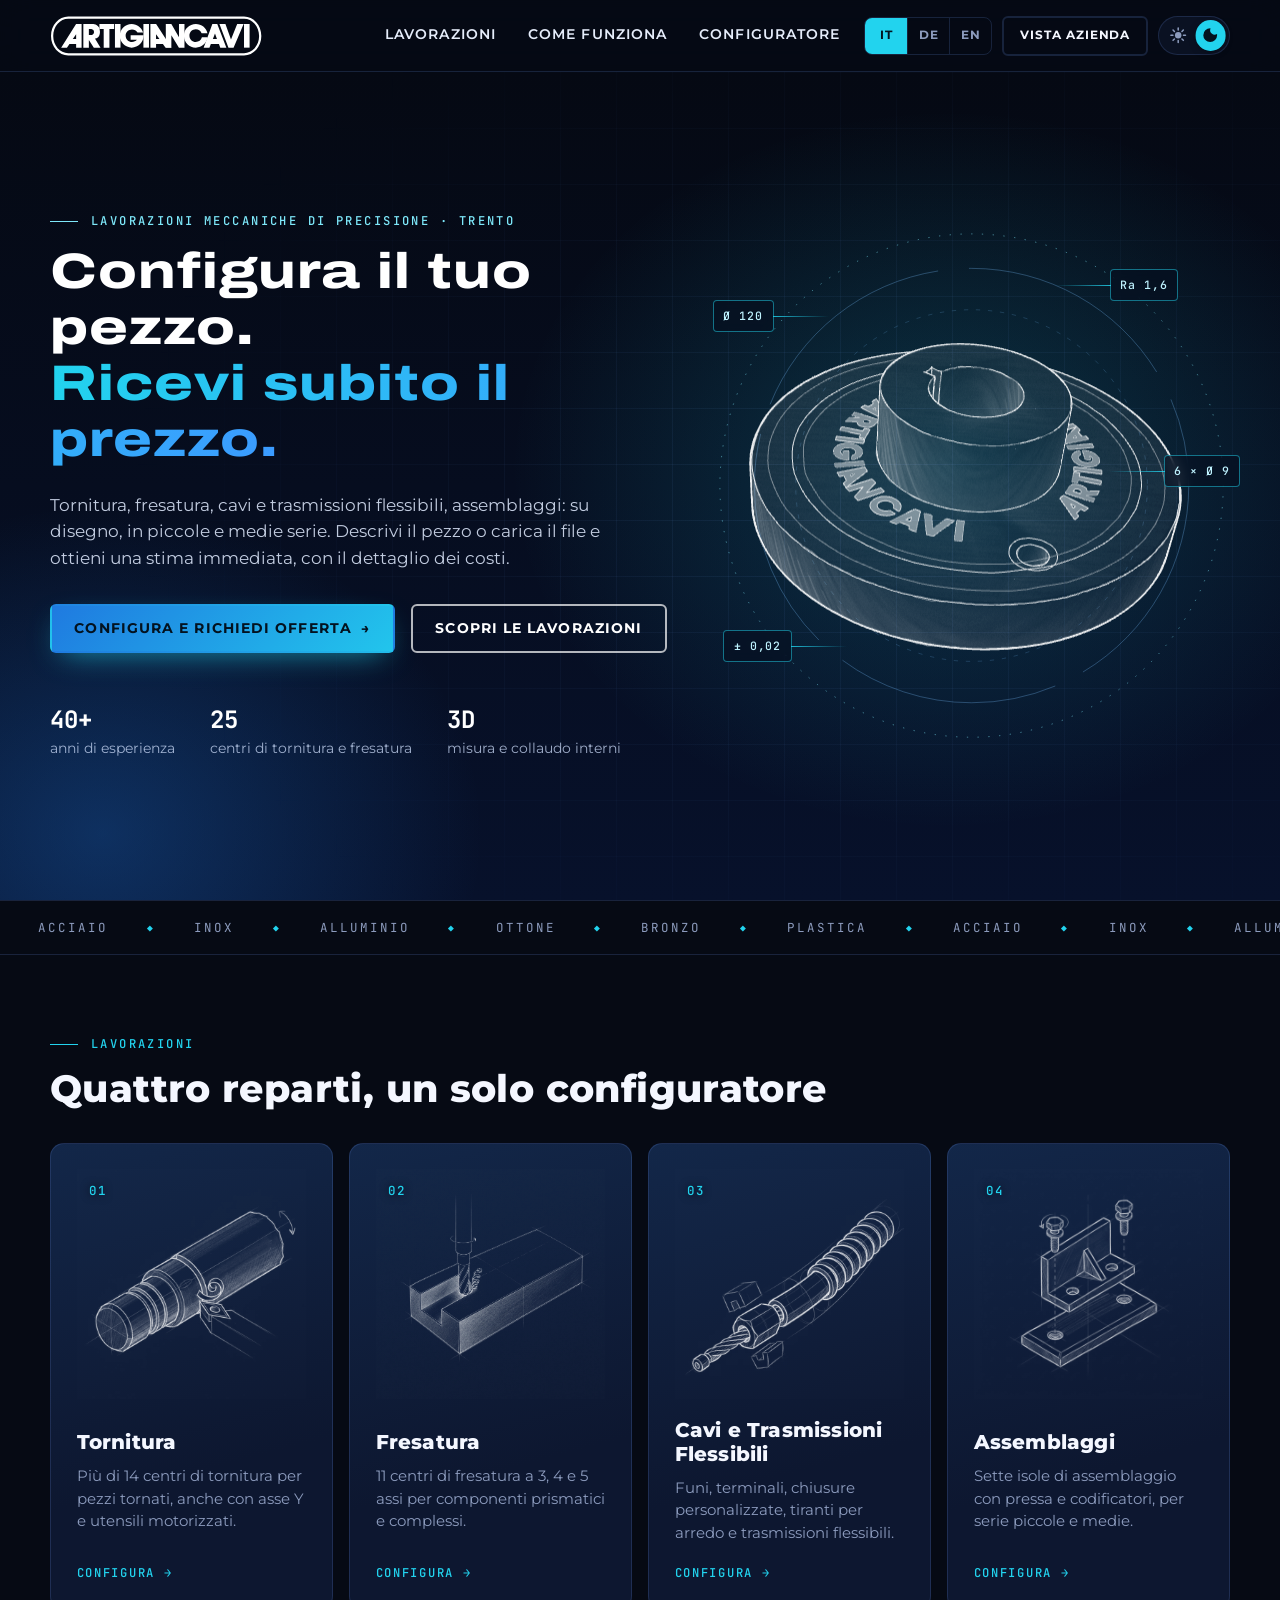
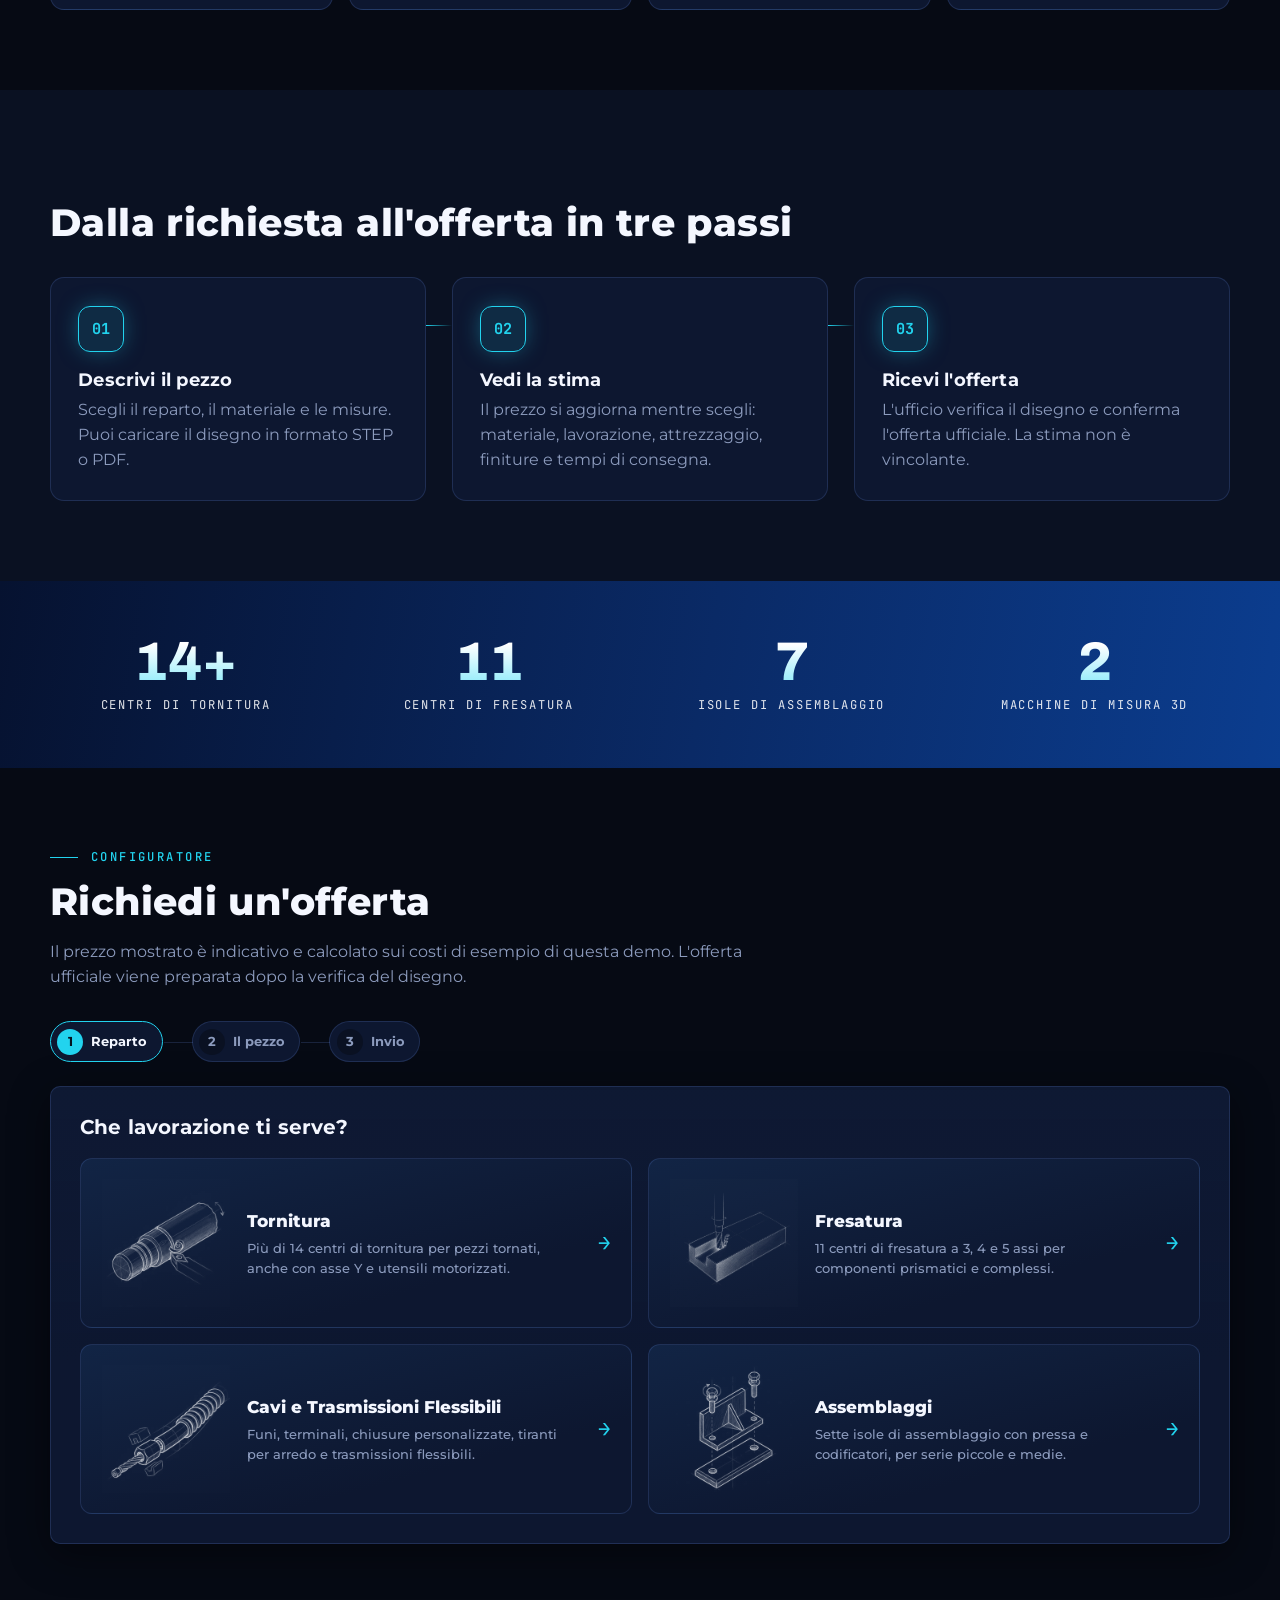
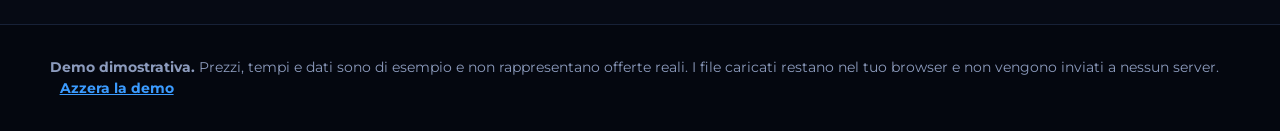
==== commit 3cac3df6: "fix: scambio istantaneo fra foto e disco, rotazione che parte da zero Alla ricarica il disco e la fo" ====
--- a/index.html
+++ b/index.html
@@ -31,8 +31,8 @@
 <script type="importmap">{"imports":{"three":"./js/vendor/three.module.min.js"}}</script>
 <link rel="preload" as="image" href="img/hero-ruota.webp" type="image/webp" fetchpriority="high">
 <link rel="modulepreload" href="js/vendor/three.module.min.js">
-<link rel="modulepreload" href="js/hero3d.js?v=54">
-<link rel="stylesheet" href="css/style.css?v=54">
+<link rel="modulepreload" href="js/hero3d.js?v=55">
+<link rel="stylesheet" href="css/style.css?v=55">
 </head>
 <body>
 
@@ -158,16 +158,16 @@
   </div>
 </footer>
 
-<script src="js/schedario.js?v=54"></script>
-<script src="js/prezzi.js?v=54"></script>
-<script src="js/testi.js?v=54"></script>
-<script src="js/i18n.js?v=54"></script>
-<script src="js/file.js?v=54"></script>
-<script src="js/app.js?v=54"></script>
+<script src="js/schedario.js?v=55"></script>
+<script src="js/prezzi.js?v=55"></script>
+<script src="js/testi.js?v=55"></script>
+<script src="js/i18n.js?v=55"></script>
+<script src="js/file.js?v=55"></script>
+<script src="js/app.js?v=55"></script>
 <script>
   /* Il disco che ruota si scarica sempre, tranne con ?disco=immagine (schizzo fermo, molto piu' leggero) */
   (function () {
-    if (!document.documentElement.classList.contains("disco-immagine")) import("./js/hero3d.js?v=54");
+    if (!document.documentElement.classList.contains("disco-immagine")) import("./js/hero3d.js?v=55");
   })();
 </script>
 </body>
--- a/css/style.css
+++ b/css/style.css
@@ -167,7 +167,7 @@
 /* Il pezzo: foto segnaposto subito, 3D vivo che prende il suo posto con una dissolvenza */
 .hero-visual { position: relative; width: min(100%, 38.75rem); aspect-ratio: 1 / 1; justify-self: end; }
 .hv-poster, .hv-canvas { position: absolute; inset: 0; width: 100%; height: 100%; }
-.hv-poster { object-fit: contain; transition: opacity .8s ease .55s; }
+.hv-poster { object-fit: contain; }   /* scambio foto -> disco ISTANTANEO: con la dissolvenza i due disegni (e le scritte) si vedevano sovrapposti */
 .hv-poster { display: none; }
 html:not(.disco-3d):not(.disco-immagine) .hv-poster.p-ruota { display: block; }
 html.disco-immagine .hv-poster.p-matita { display: block; }
@@ -179,7 +179,7 @@
 .hv-poster.p-matita { animation: respira 9s ease-in-out infinite; }
 @keyframes respira { 0%, 100% { transform: translateY(0) rotate(-.5deg); } 50% { transform: translateY(-9px) rotate(.5deg); } }
 @media (prefers-reduced-motion: reduce) { .hv-poster.p-matita { animation: none; } }
-.hv-canvas { opacity: 0; transition: opacity .8s ease; }
+.hv-canvas { opacity: 0; }
 .hero-visual.pronto .hv-canvas { opacity: 1; }
 .hero-visual.pronto .hv-poster { opacity: 0; }
 .hv-anelli { position: absolute; inset: 0; width: 100%; height: 100%; overflow: visible; }
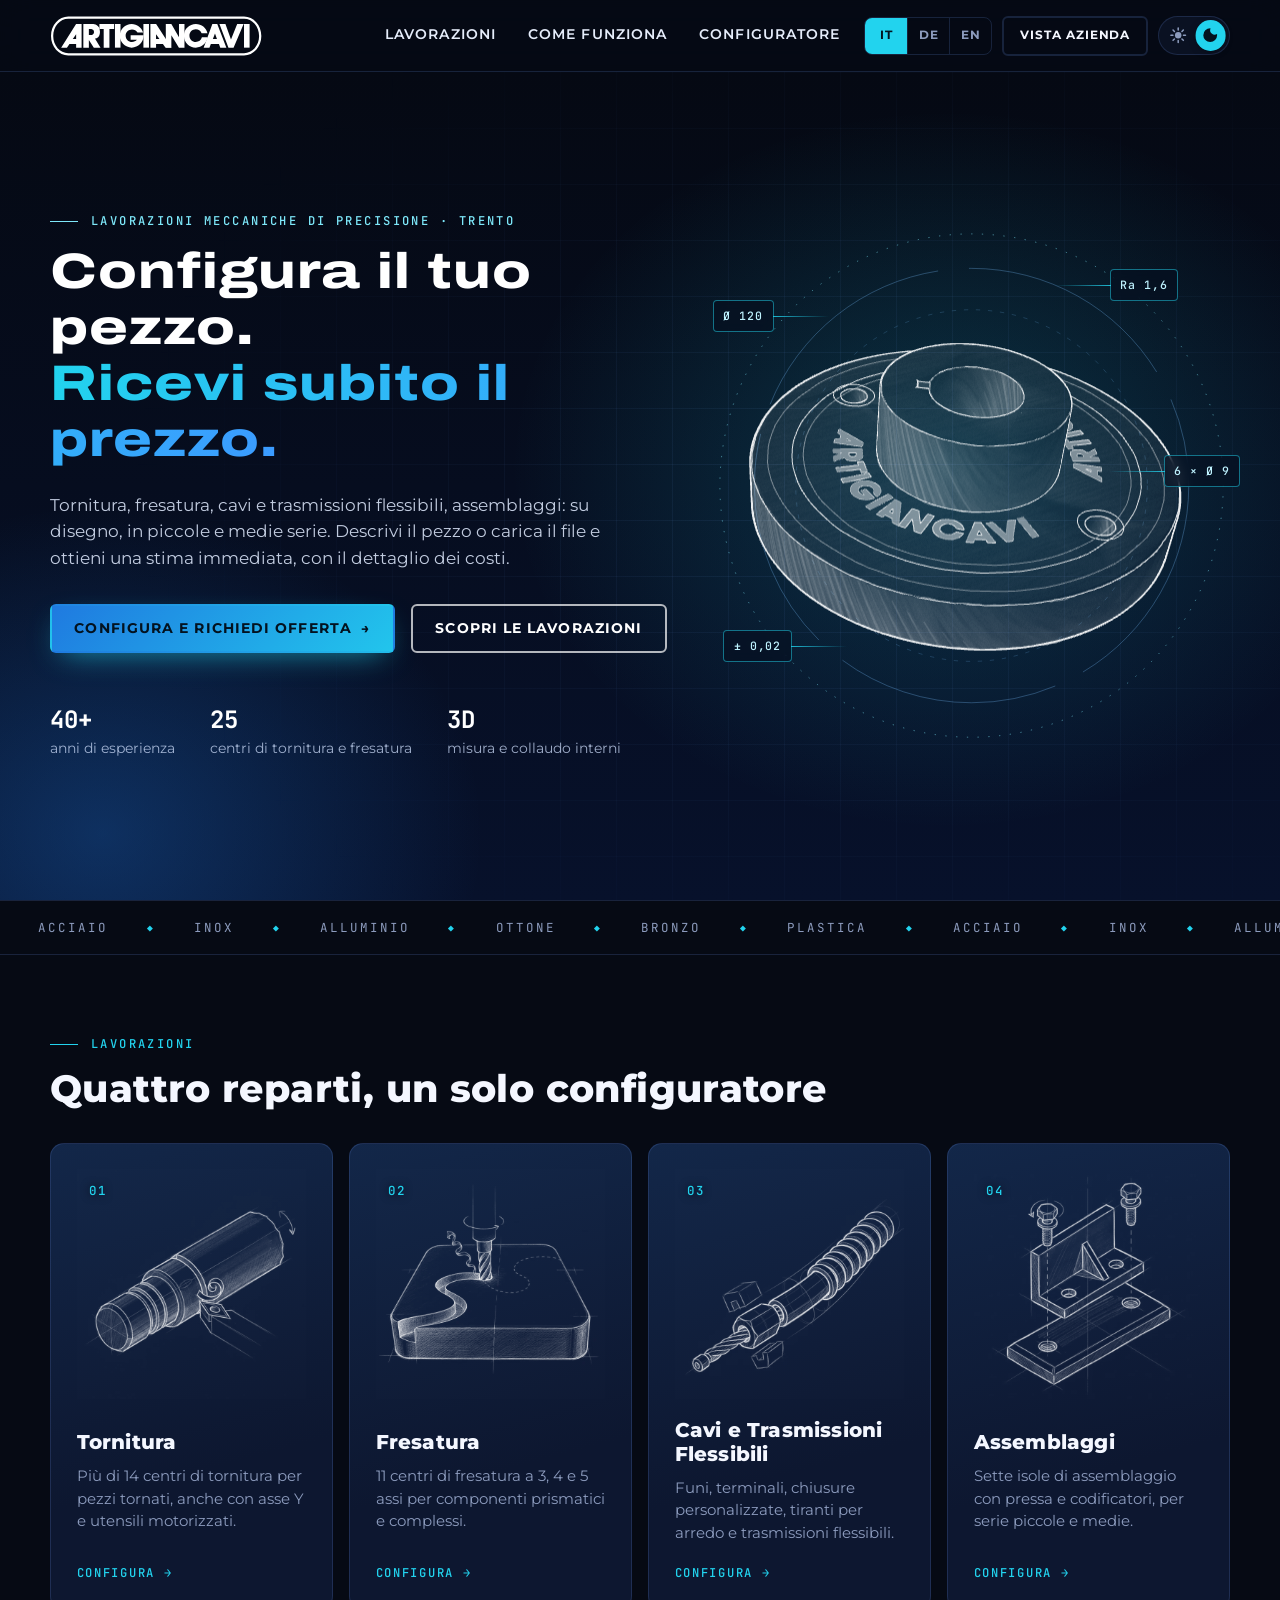
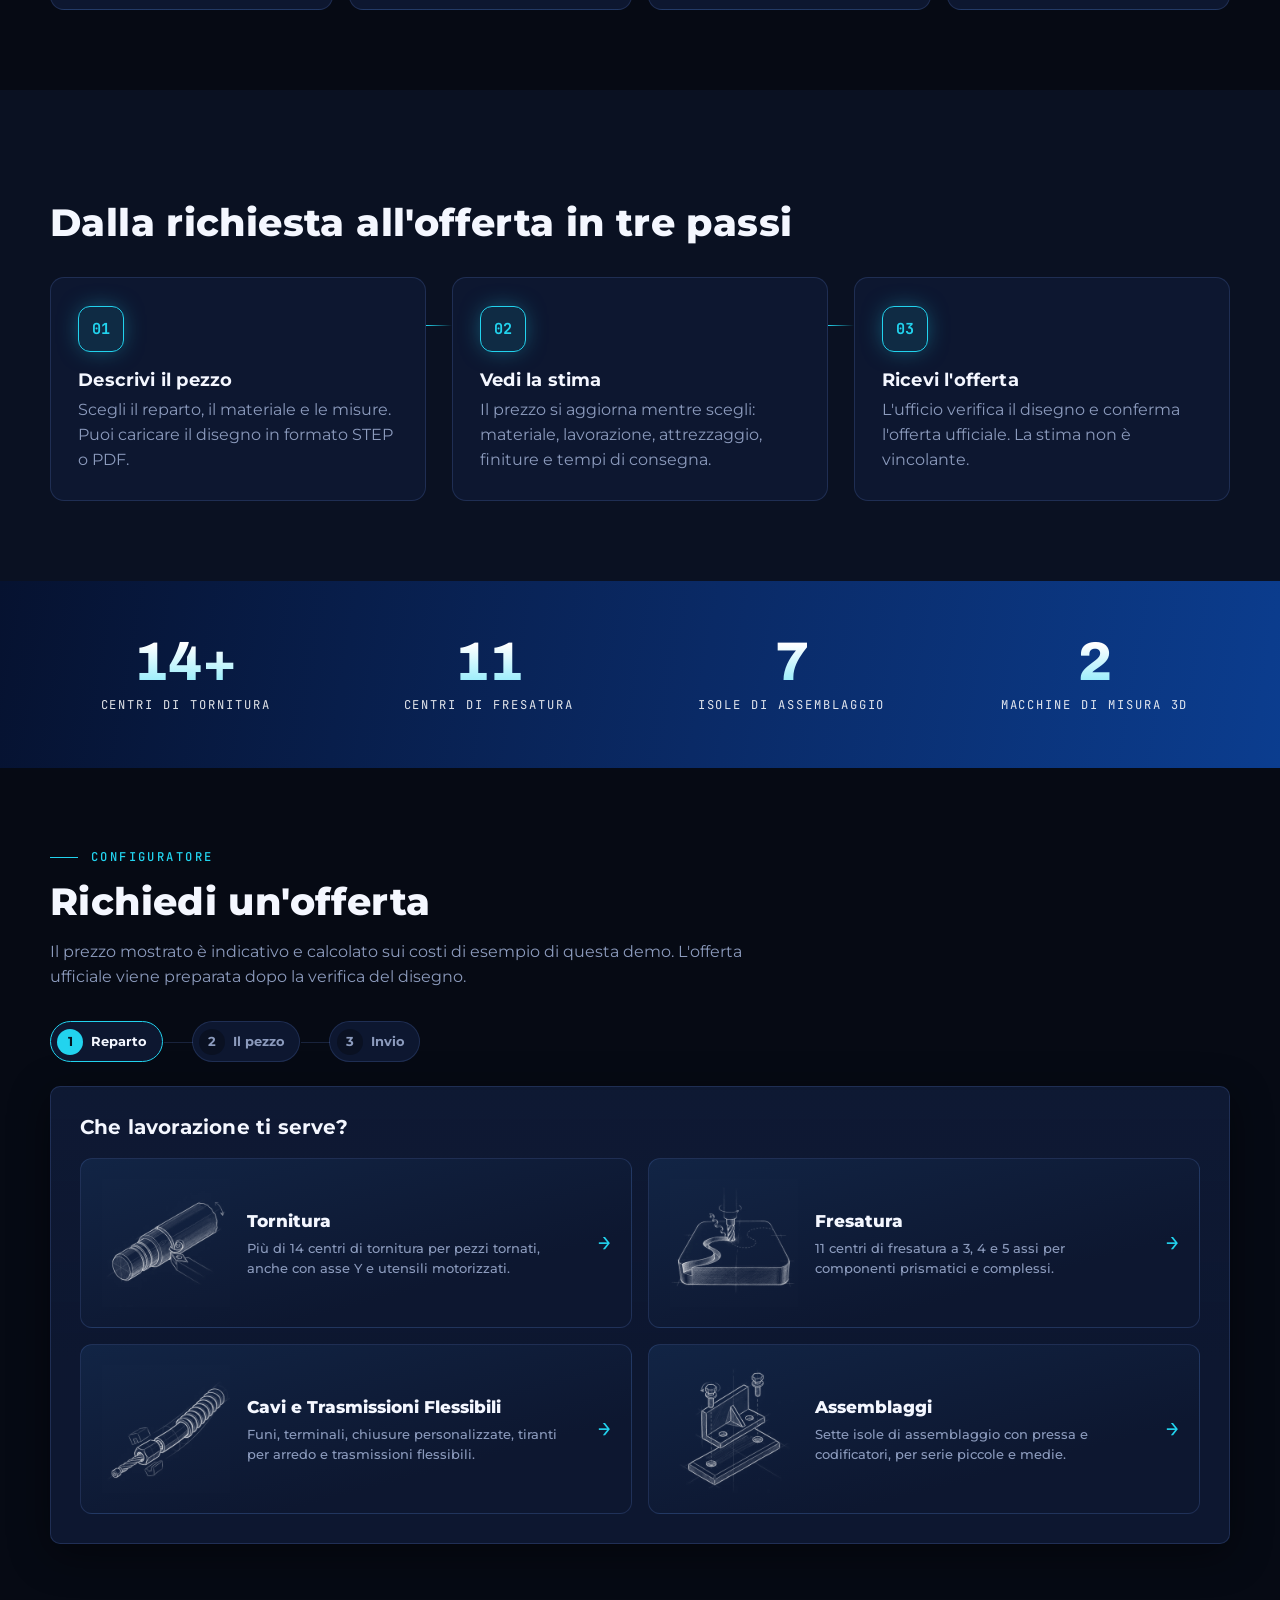
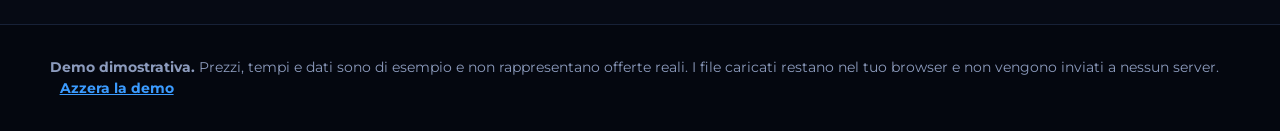
==== commit 5ff07e1d: "feat: il menu del telefono si chiude toccando fuori, con Esc e col tondino (croce) Tocco fuori dalla" ====
--- a/index.html
+++ b/index.html
@@ -31,8 +31,8 @@
 <script type="importmap">{"imports":{"three":"./js/vendor/three.module.min.js"}}</script>
 <link rel="preload" as="image" href="img/hero-ruota.webp" type="image/webp" fetchpriority="high">
 <link rel="modulepreload" href="js/vendor/three.module.min.js">
-<link rel="modulepreload" href="js/hero3d.js?v=55">
-<link rel="stylesheet" href="css/style.css?v=55">
+<link rel="modulepreload" href="js/hero3d.js?v=56">
+<link rel="stylesheet" href="css/style.css?v=56">
 </head>
 <body>
 
@@ -56,8 +56,9 @@
       <svg class="sole" viewBox="0 0 24 24" aria-hidden="true"><circle cx="12" cy="12" r="4.2" fill="currentColor"/><path d="M12 2.5v2.6M12 18.9v2.6M2.5 12h2.6M18.9 12h2.6M5.3 5.3l1.8 1.8M16.9 16.9l1.8 1.8M5.3 18.7l1.8-1.8M16.9 7.1l1.8-1.8" stroke="currentColor" stroke-width="2" stroke-linecap="round" fill="none"/></svg>
       <svg class="luna" viewBox="0 0 24 24" aria-hidden="true"><path fill="currentColor" d="M12 3a9 9 0 1 0 9 9c0-.5 0-1-.1-1.4A6 6 0 0 1 12.4 3.1 9 9 0 0 0 12 3z"/></svg>
     </button>
-    <button class="icona solo-mobile" id="btn-menu" type="button" data-i18n-attr="aria-label:menu.apri" aria-label="Apri il menu" aria-expanded="false">
-      <svg viewBox="0 0 24 24" width="22" height="22" aria-hidden="true"><path fill="currentColor" d="M3 6h18v2H3zm0 5h18v2H3zm0 5h18v2H3z"/></svg>
+    <button class="icona solo-mobile" id="btn-menu" type="button" data-i18n-attr="aria-label:menu.apri" aria-label="Apri il menu" aria-expanded="false" aria-controls="menu">
+      <svg class="ico-barrette" viewBox="0 0 24 24" width="22" height="22" aria-hidden="true"><path fill="currentColor" d="M3 6h18v2H3zm0 5h18v2H3zm0 5h18v2H3z"/></svg>
+      <svg class="ico-croce" viewBox="0 0 24 24" width="22" height="22" aria-hidden="true"><path d="M5 5l14 14M19 5L5 19" stroke="currentColor" stroke-width="2.2" stroke-linecap="round" fill="none"/></svg>
     </button>
   </div>
 </header>
@@ -158,16 +159,16 @@
   </div>
 </footer>
 
-<script src="js/schedario.js?v=55"></script>
-<script src="js/prezzi.js?v=55"></script>
-<script src="js/testi.js?v=55"></script>
-<script src="js/i18n.js?v=55"></script>
-<script src="js/file.js?v=55"></script>
-<script src="js/app.js?v=55"></script>
+<script src="js/schedario.js?v=56"></script>
+<script src="js/prezzi.js?v=56"></script>
+<script src="js/testi.js?v=56"></script>
+<script src="js/i18n.js?v=56"></script>
+<script src="js/file.js?v=56"></script>
+<script src="js/app.js?v=56"></script>
 <script>
   /* Il disco che ruota si scarica sempre, tranne con ?disco=immagine (schizzo fermo, molto piu' leggero) */
   (function () {
-    if (!document.documentElement.classList.contains("disco-immagine")) import("./js/hero3d.js?v=55");
+    if (!document.documentElement.classList.contains("disco-immagine")) import("./js/hero3d.js?v=56");
   })();
 </script>
 </body>
--- a/css/style.css
+++ b/css/style.css
@@ -687,3 +687,9 @@
 
 /* "Premuto" sul telefono per i riquadri: va dopo le regole :hover, altrimenti il tocco non si vede */
 .reparto-card:active, .reparto-tile:active { transform: scale(.98); }
+
+
+/* Tondino del menu: tre barrette da chiuso, croce da aperto */
+#btn-menu .ico-croce { display: none; }
+#btn-menu[aria-expanded="true"] .ico-barrette { display: none; }
+#btn-menu[aria-expanded="true"] .ico-croce { display: block; }
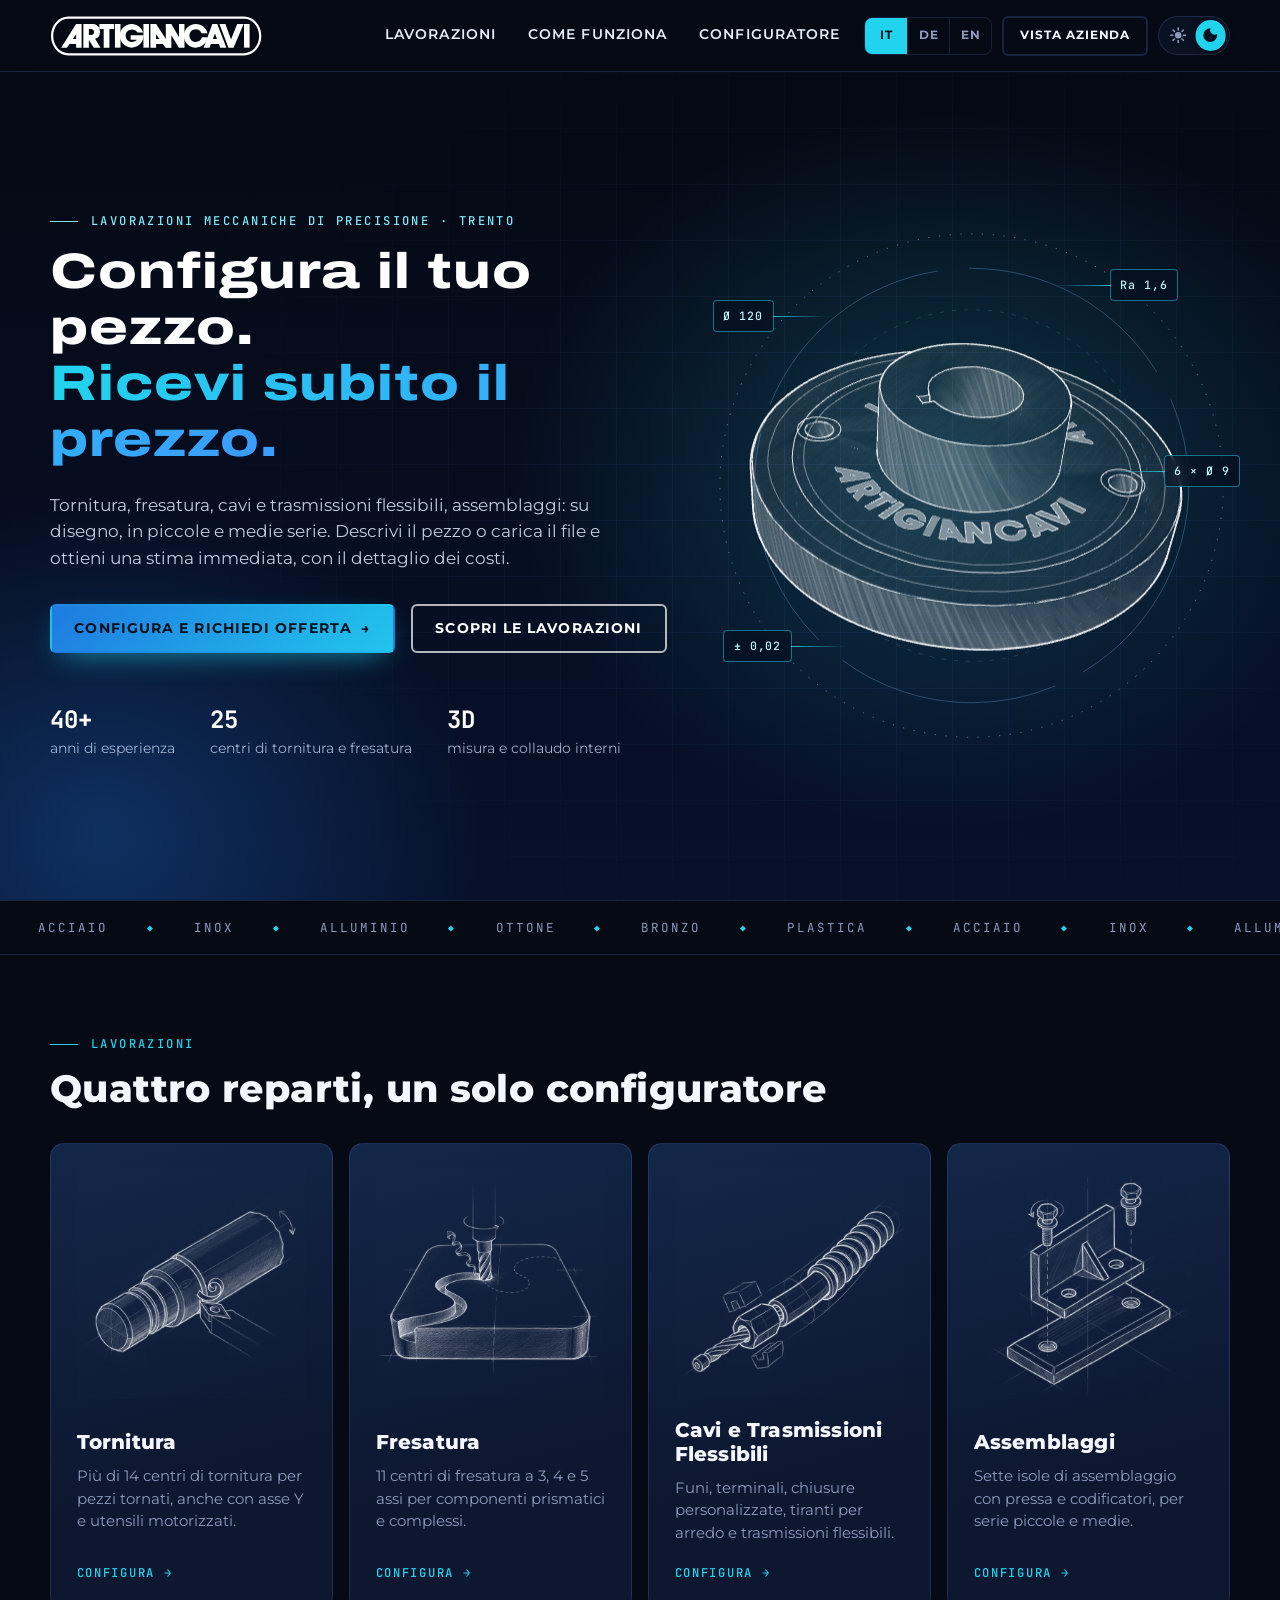
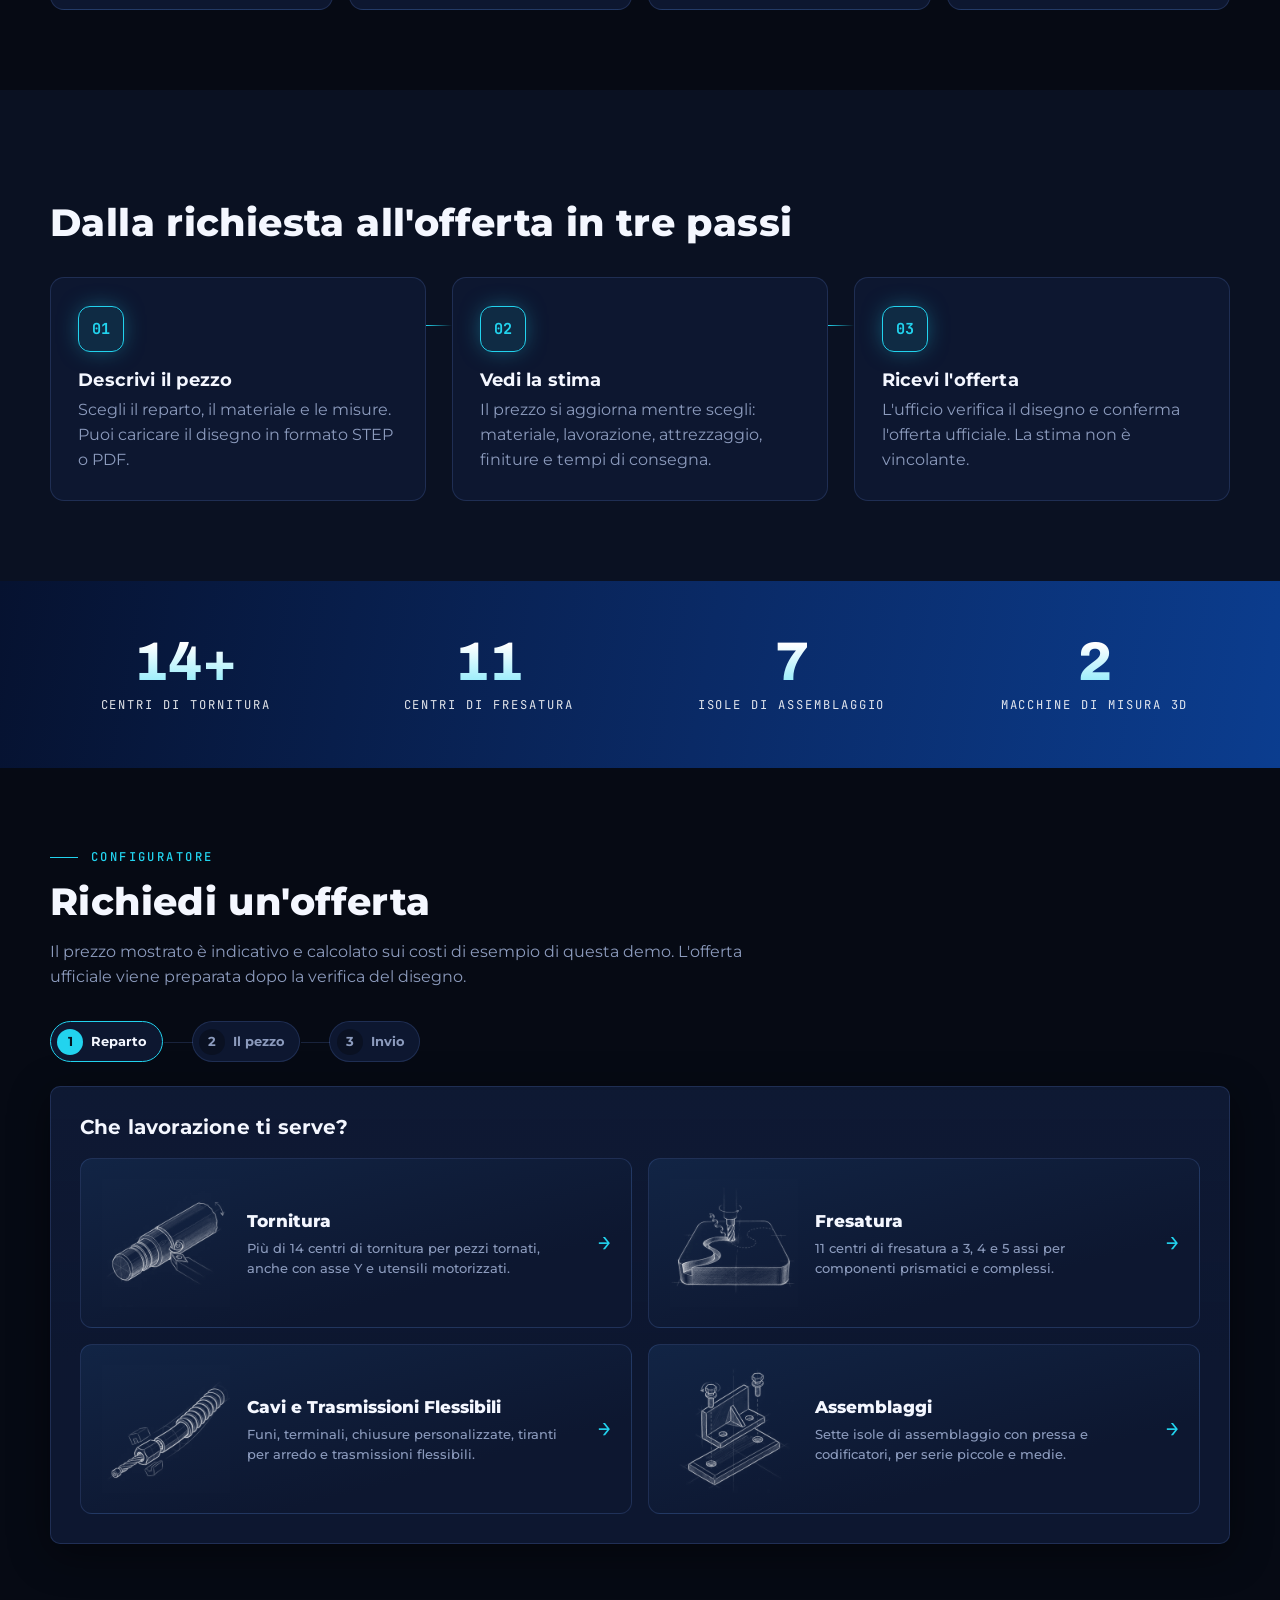
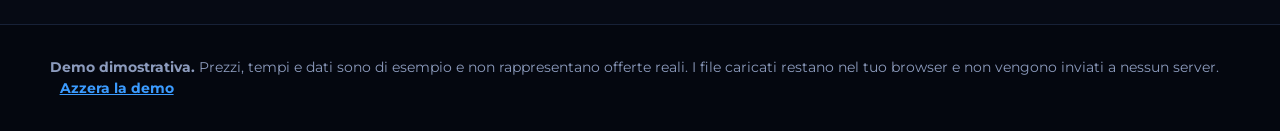
==== commit 8dccc7fe: "fix: tolta la numerazione 01-04 dai riquadri dei reparti La numerazione sopra le quattro immagini no" ====
--- a/index.html
+++ b/index.html
@@ -31,8 +31,8 @@
 <script type="importmap">{"imports":{"three":"./js/vendor/three.module.min.js"}}</script>
 <link rel="preload" as="image" href="img/hero-ruota.webp" type="image/webp" fetchpriority="high">
 <link rel="modulepreload" href="js/vendor/three.module.min.js">
-<link rel="modulepreload" href="js/hero3d.js?v=56">
-<link rel="stylesheet" href="css/style.css?v=56">
+<link rel="modulepreload" href="js/hero3d.js?v=57">
+<link rel="stylesheet" href="css/style.css?v=57">
 </head>
 <body>
 
@@ -159,16 +159,16 @@
   </div>
 </footer>
 
-<script src="js/schedario.js?v=56"></script>
-<script src="js/prezzi.js?v=56"></script>
-<script src="js/testi.js?v=56"></script>
-<script src="js/i18n.js?v=56"></script>
-<script src="js/file.js?v=56"></script>
-<script src="js/app.js?v=56"></script>
+<script src="js/schedario.js?v=57"></script>
+<script src="js/prezzi.js?v=57"></script>
+<script src="js/testi.js?v=57"></script>
+<script src="js/i18n.js?v=57"></script>
+<script src="js/file.js?v=57"></script>
+<script src="js/app.js?v=57"></script>
 <script>
   /* Il disco che ruota si scarica sempre, tranne con ?disco=immagine (schizzo fermo, molto piu' leggero) */
   (function () {
-    if (!document.documentElement.classList.contains("disco-immagine")) import("./js/hero3d.js?v=56");
+    if (!document.documentElement.classList.contains("disco-immagine")) import("./js/hero3d.js?v=57");
   })();
 </script>
 </body>
--- a/css/style.css
+++ b/css/style.css
@@ -219,8 +219,6 @@
 .reparto-tile:hover { transform: translateY(-4px); border-color: var(--acc); box-shadow: var(--glow); }
 .reparto-tile:hover::before { opacity: 1; }
 .rt-testa { position: relative; }
-.rt-testa .rt-num { position: absolute; left: .8rem; top: .7rem; z-index: 1; text-shadow: 0 0 8px #050913; }
-.rt-num { font-family: var(--mono); font-size: .78rem; font-weight: 500; letter-spacing: .14em; color: var(--acc); }
 /* schizzo a matita senza cornice: tema chiaro = linee scure (il bianco sparisce); tema scuro = linee chiare (colori invertiti) */
 .rt-foto { display: block; width: 100%; height: auto; aspect-ratio: 1 / 1; object-fit: contain; mix-blend-mode: multiply; transition: transform .4s ease, filter .3s ease; }
 html[data-theme="dark"] .rt-foto { filter: invert(1) brightness(1.15); mix-blend-mode: screen; }
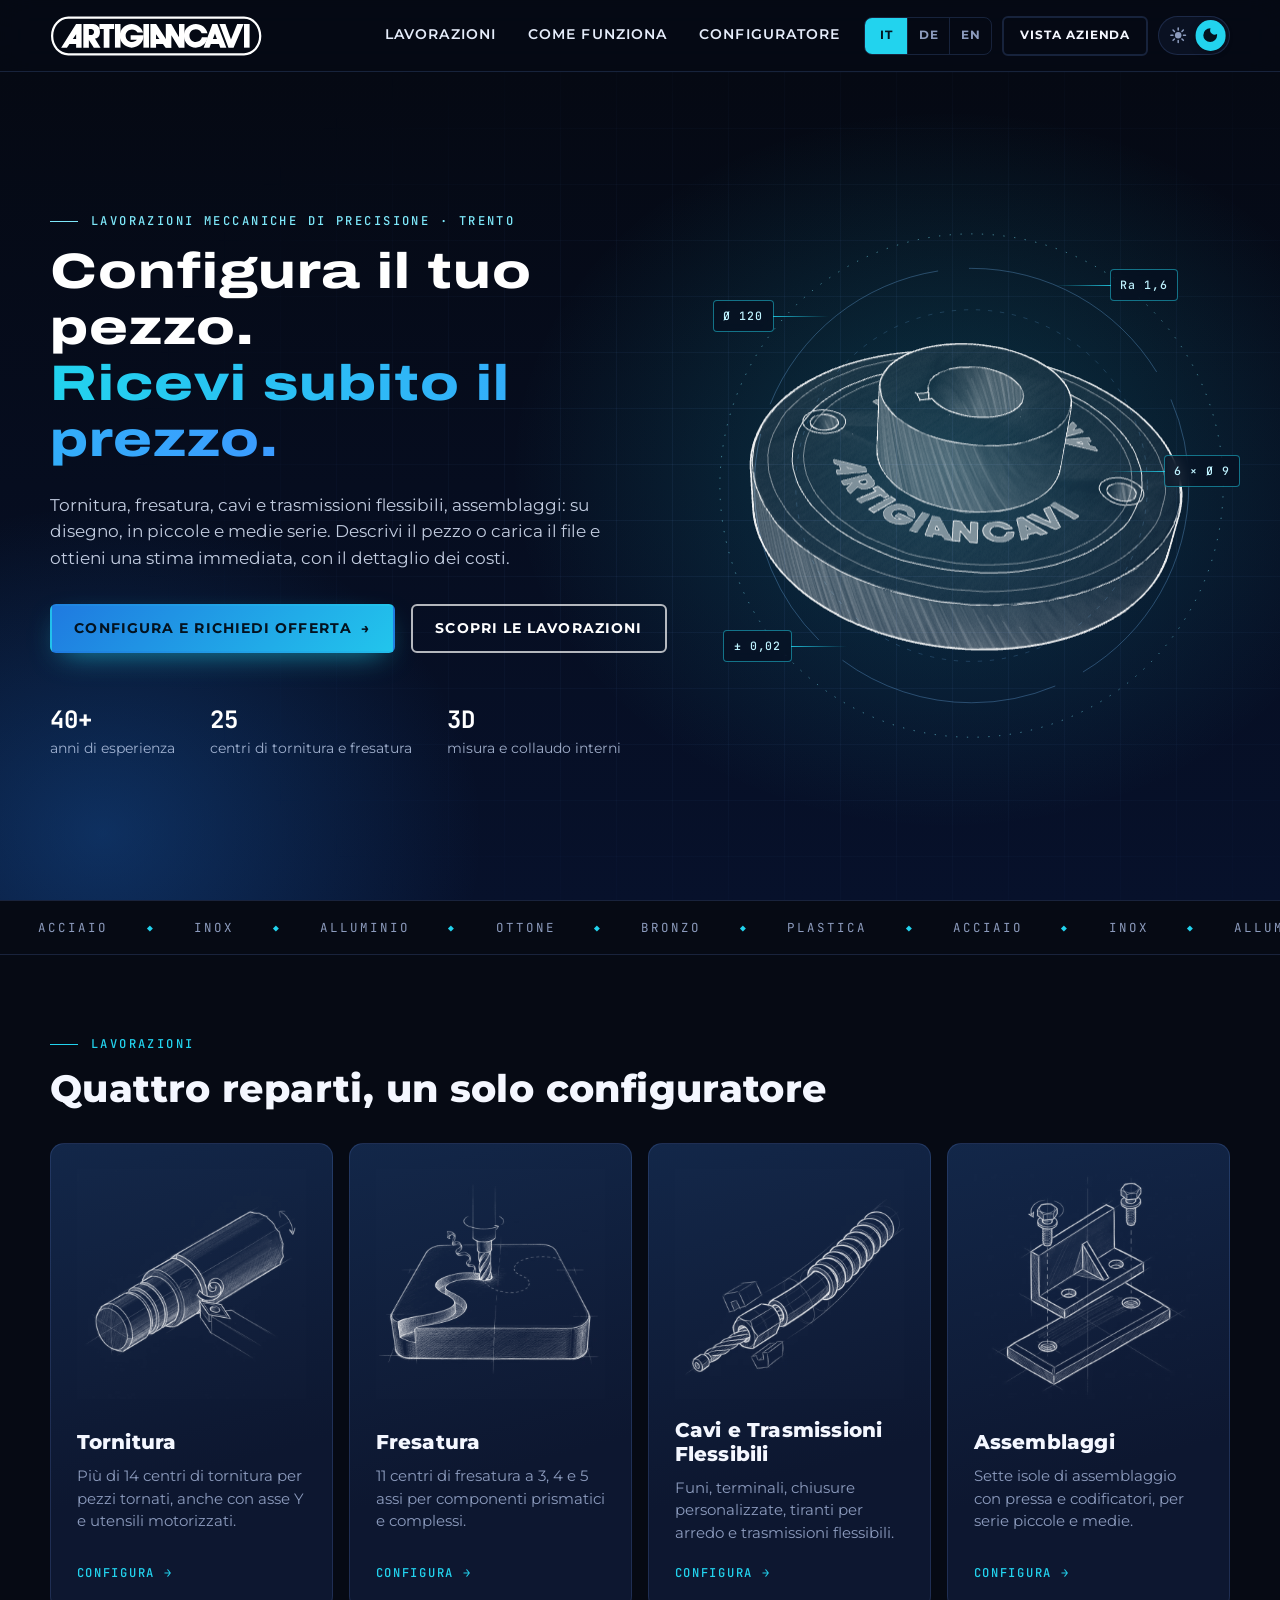
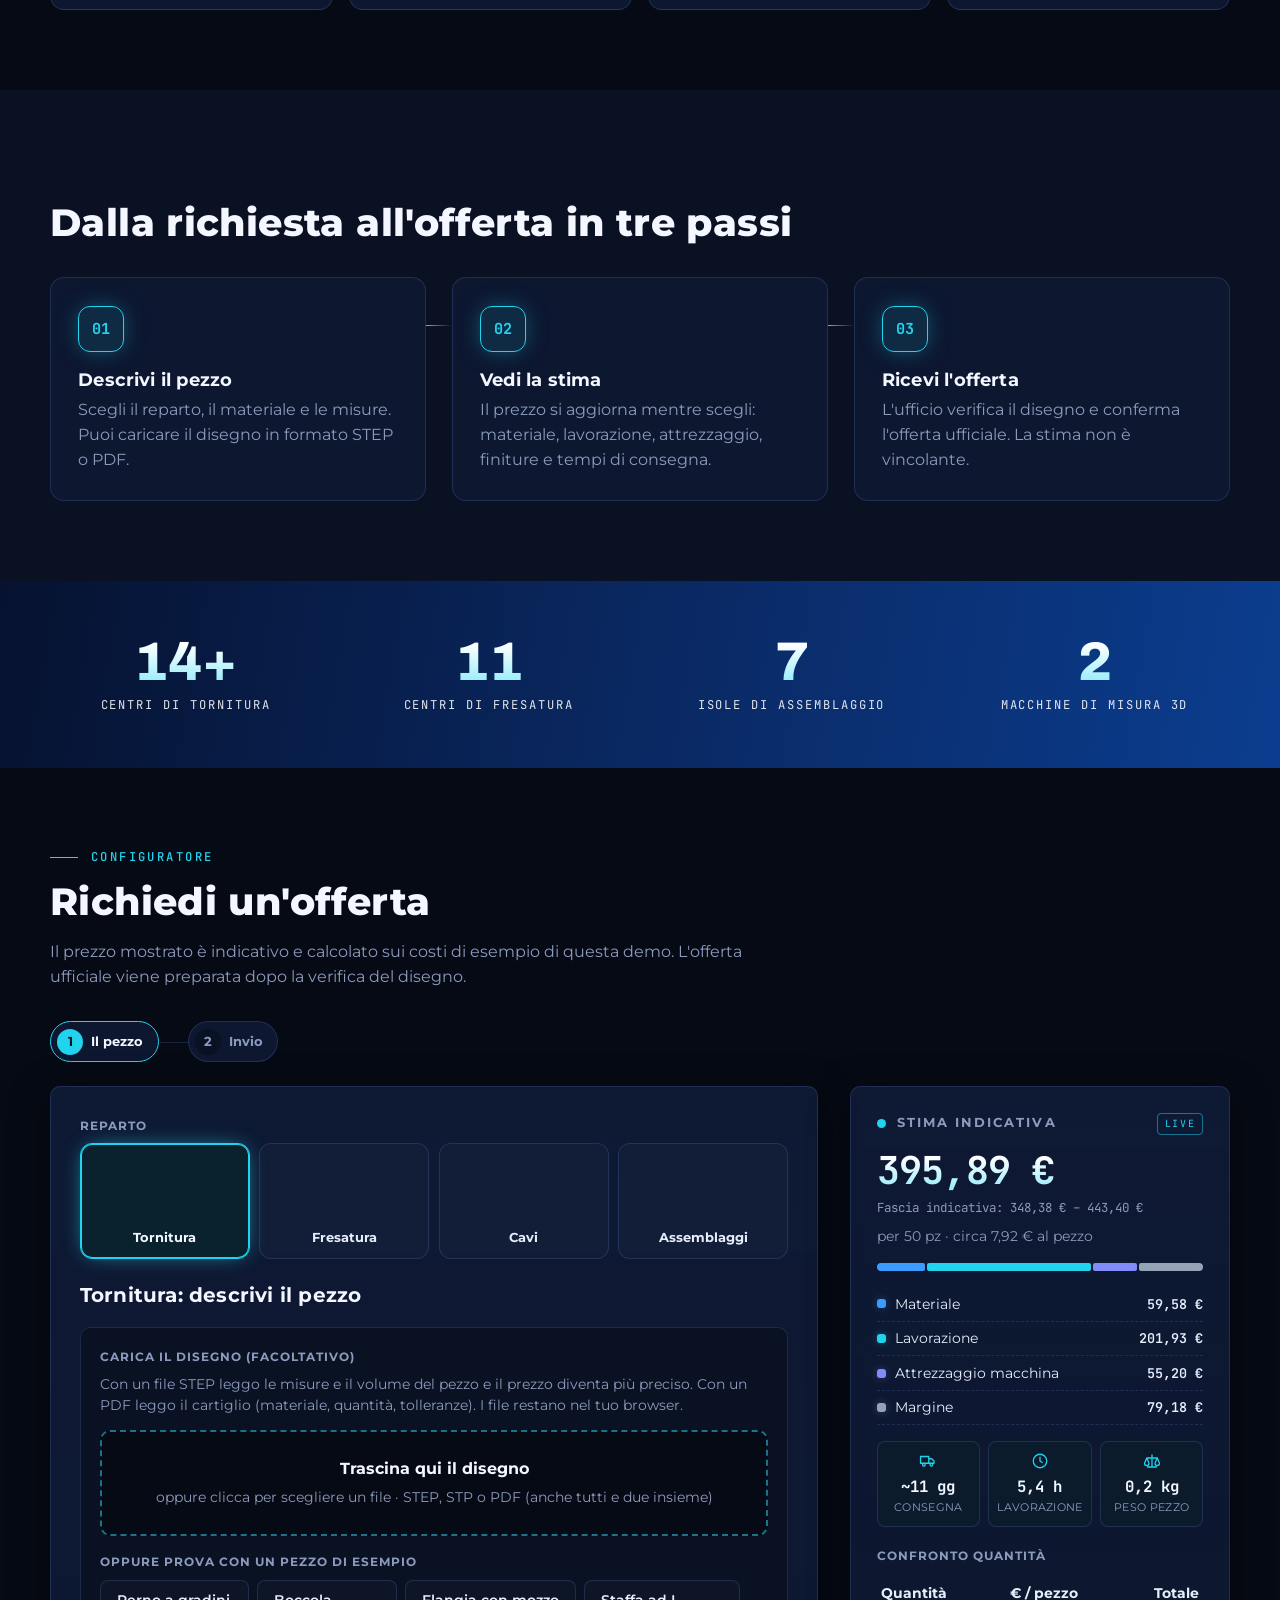
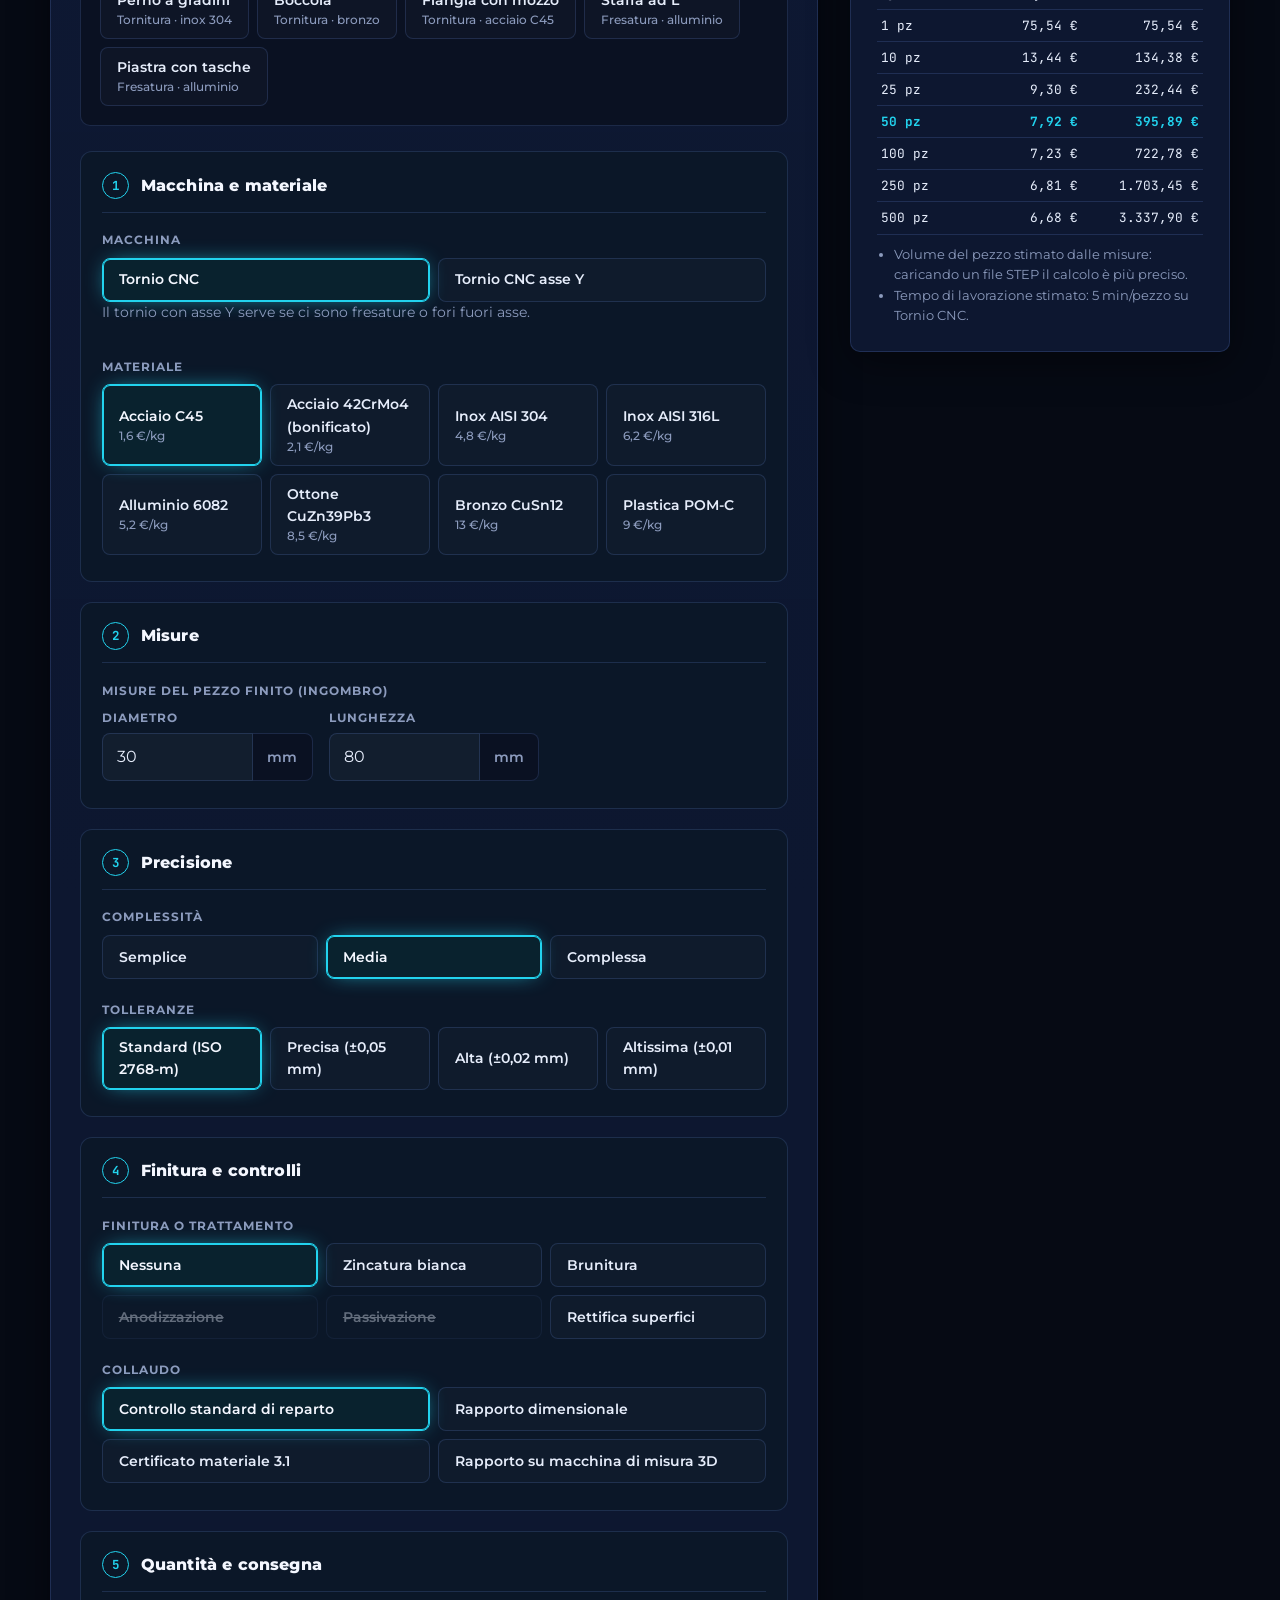
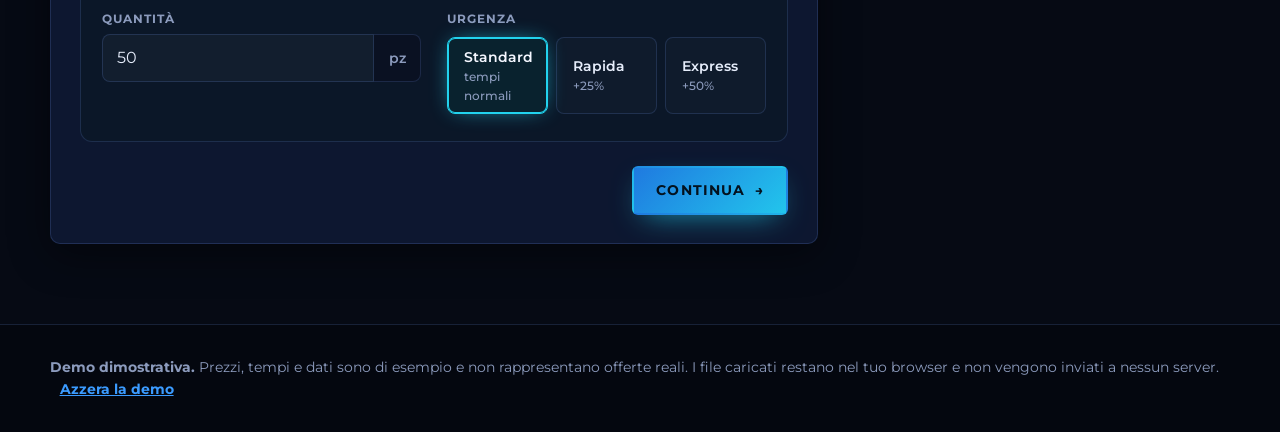
==== commit c02deb54: "feat: configuratore a due passi con selettore del reparto in cima Tolto il passo 'Reparto', che ripe" ====
--- a/index.html
+++ b/index.html
@@ -31,8 +31,8 @@
 <script type="importmap">{"imports":{"three":"./js/vendor/three.module.min.js"}}</script>
 <link rel="preload" as="image" href="img/hero-ruota.webp" type="image/webp" fetchpriority="high">
 <link rel="modulepreload" href="js/vendor/three.module.min.js">
-<link rel="modulepreload" href="js/hero3d.js?v=57">
-<link rel="stylesheet" href="css/style.css?v=57">
+<link rel="modulepreload" href="js/hero3d.js?v=58">
+<link rel="stylesheet" href="css/style.css?v=58">
 </head>
 <body>
 
@@ -159,16 +159,16 @@
   </div>
 </footer>
 
-<script src="js/schedario.js?v=57"></script>
-<script src="js/prezzi.js?v=57"></script>
-<script src="js/testi.js?v=57"></script>
-<script src="js/i18n.js?v=57"></script>
-<script src="js/file.js?v=57"></script>
-<script src="js/app.js?v=57"></script>
+<script src="js/schedario.js?v=58"></script>
+<script src="js/prezzi.js?v=58"></script>
+<script src="js/testi.js?v=58"></script>
+<script src="js/i18n.js?v=58"></script>
+<script src="js/file.js?v=58"></script>
+<script src="js/app.js?v=58"></script>
 <script>
   /* Il disco che ruota si scarica sempre, tranne con ?disco=immagine (schizzo fermo, molto piu' leggero) */
   (function () {
-    if (!document.documentElement.classList.contains("disco-immagine")) import("./js/hero3d.js?v=57");
+    if (!document.documentElement.classList.contains("disco-immagine")) import("./js/hero3d.js?v=58");
   })();
 </script>
 </body>
--- a/css/style.css
+++ b/css/style.css
@@ -56,7 +56,7 @@
    "premuto" sui riquadri, cosi' si capisce lo stesso che il tocco e' arrivato. */
 * { -webkit-tap-highlight-color: transparent; }
 a, button, [role="button"], label, summary { touch-action: manipulation; }
-.btn:active, .scelta:active, .reparto-card:active, .reparto-tile:active, .icona:active { transform: scale(.97); }
+.btn:active, .scelta:active, .reparto-tile:active, .icona:active { transform: scale(.97); }
 html { font-size: clamp(16px, 1vw, 32px); scroll-behavior: smooth; scroll-padding-top: calc(var(--header-h) + 12px); -webkit-text-size-adjust: 100%; }
 html, body { margin: 0; min-height: 100%; }
 body { font-family: var(--font); font-size: 1rem; line-height: 1.55; color: var(--ink); background: var(--bg); overflow-x: hidden; }
@@ -270,8 +270,6 @@
 .cfg-gruppo > .etichetta { display: block; margin-bottom: .5rem; }
 .cfg-griglia { display: grid; grid-template-columns: repeat(3, 1fr); gap: 1rem; }
 .cfg-azioni { display: flex; justify-content: space-between; gap: 1rem; margin-top: 1.5rem; }
-.reparto-scelta { display: grid; grid-template-columns: repeat(2, 1fr); gap: 1rem; }
-.reparto-scelta .scelta { padding: 1.2rem; font-size: 1.05rem; }
 
 .prezzo { position: sticky; top: calc(var(--header-h) + 16px); padding: 1.6rem; }
 .prezzo h3 { font-size: .8rem; letter-spacing: .16em; text-transform: uppercase; color: var(--muted); margin-bottom: .6rem; }
@@ -397,7 +395,6 @@
   .numeri { gap: 1.6rem 1rem; }
   .cfg-box { padding: 1.2rem; }
   .cfg-griglia { grid-template-columns: minmax(0, 1fr); }
-  .reparto-scelta { grid-template-columns: minmax(0, 1fr); }
   .cfg-azioni { flex-direction: column-reverse; }
   .cfg-azioni .btn { width: 100%; }
   .cfg-passo span { display: none; }
@@ -507,16 +504,10 @@
 .cfg-passo.attivo::before, .cfg-passo.fatto + .cfg-passo::before { background: var(--acc); }
 
 /* Passo 1: riquadri dei reparti con icona */
-.reparto-card { position: relative; display: grid; grid-template-columns: auto minmax(0, 1fr) auto; align-items: center; gap: 1.1rem; padding: 1.25rem 1.3rem; text-align: left; border: 1px solid var(--line); border-radius: 12px; background: linear-gradient(165deg, color-mix(in srgb, var(--card) 90%, var(--blu)) 0%, var(--card) 70%); transition: transform .2s ease, border-color .2s ease, box-shadow .2s ease; }
-.reparto-card:hover { transform: translateY(-3px); border-color: var(--acc); box-shadow: var(--glow); }
 .rc-foto-box { display: block; flex: none; width: 8rem; height: 8rem; }
 .rc-foto { display: block; width: 100%; height: 100%; object-fit: contain; mix-blend-mode: multiply; }
 /* schizzo a matita: tema chiaro = linee scure su sfondo trasparente; tema scuro = linee chiare (colori invertiti), il fondo sparisce */
 html[data-theme="dark"] .rc-foto { filter: invert(1) brightness(1.15); mix-blend-mode: screen; }
-.rc-nome { display: block; font-weight: 800; font-size: 1.05rem; color: var(--titolo); }
-.rc-desc { display: block; margin-top: .25rem; font-size: .82rem; font-weight: 500; color: var(--muted); }
-.rc-freccia { font-family: var(--mono); font-size: 1.3rem; color: var(--acc); transition: transform .2s ease; }
-.reparto-card:hover .rc-freccia { transform: translateX(4px); }
 
 /* Scheda del prezzo */
 .prezzo-testa { display: flex; align-items: center; gap: .7rem; margin-bottom: 1rem; }
@@ -595,8 +586,6 @@
 @media (max-width: 440px) {
   .cfg-passo + .cfg-passo { margin-left: 1.1rem; }
   .cfg-passo + .cfg-passo::before { left: -1.1rem; width: 1.1rem; }
-  .reparto-card { grid-template-columns: auto minmax(0, 1fr); padding: 1.1rem; }
-  .rc-freccia { display: none; }
   .rc-foto-box { width: 5.5rem; height: 5.5rem; }
   .kpi { gap: .7rem; }
   .kpi-tessera { padding: .9rem 1rem; }
@@ -684,10 +673,30 @@
 .selettore-tema:hover { border-color: var(--acc); color: inherit; }
 
 /* "Premuto" sul telefono per i riquadri: va dopo le regole :hover, altrimenti il tocco non si vede */
-.reparto-card:active, .reparto-tile:active { transform: scale(.98); }
 
 
 /* Tondino del menu: tre barrette da chiuso, croce da aperto */
 #btn-menu .ico-croce { display: none; }
 #btn-menu[aria-expanded="true"] .ico-barrette { display: none; }
 #btn-menu[aria-expanded="true"] .ico-croce { display: block; }
+
+
+/* ==========================================================================
+   12. SELETTORE DEL REPARTO (in cima al modulo, al posto del vecchio passo "Reparto")
+   ========================================================================== */
+.reparto-tabs { display: grid; grid-template-columns: repeat(4, minmax(0, 1fr)); gap: .6rem; }
+.reparto-tab { display: flex; flex-direction: column; align-items: center; gap: .3rem; min-width: 0; padding: .7rem .4rem .6rem; text-align: center; color: var(--ink); background: var(--bg); border: 1.5px solid var(--line); border-radius: 12px; transition: border-color .2s ease, box-shadow .2s ease, transform .15s ease; }
+.reparto-tab:hover { border-color: var(--blu); }
+.reparto-tab:active { transform: scale(.97); }
+.reparto-tab .rc-foto-box { width: 4.2rem; height: 4.2rem; }
+.rt-nome { font-weight: 700; font-size: .84rem; }
+.reparto-tab[aria-pressed="true"] { color: var(--titolo); border-color: var(--blu); background: color-mix(in srgb, var(--blu) 10%, var(--bg)); box-shadow: inset 0 0 0 1px var(--blu); }
+html[data-theme="dark"] .reparto-tab { background: rgba(255, 255, 255, .02); }
+html[data-theme="dark"] .reparto-tab:hover { border-color: var(--acc); }
+html[data-theme="dark"] .reparto-tab[aria-pressed="true"] { border-color: var(--acc); background: color-mix(in srgb, var(--acc) 12%, var(--bg)); box-shadow: inset 0 0 0 1px var(--acc), 0 0 22px -8px var(--acc); }
+.cfg-azioni .btn-primario:only-child { margin-left: auto; }
+@media (max-width: 440px) {
+  .reparto-tabs { grid-template-columns: repeat(2, minmax(0, 1fr)); }
+  .reparto-tab { padding: .6rem .4rem .5rem; }
+  .reparto-tab .rc-foto-box { width: 3.6rem; height: 3.6rem; }
+}
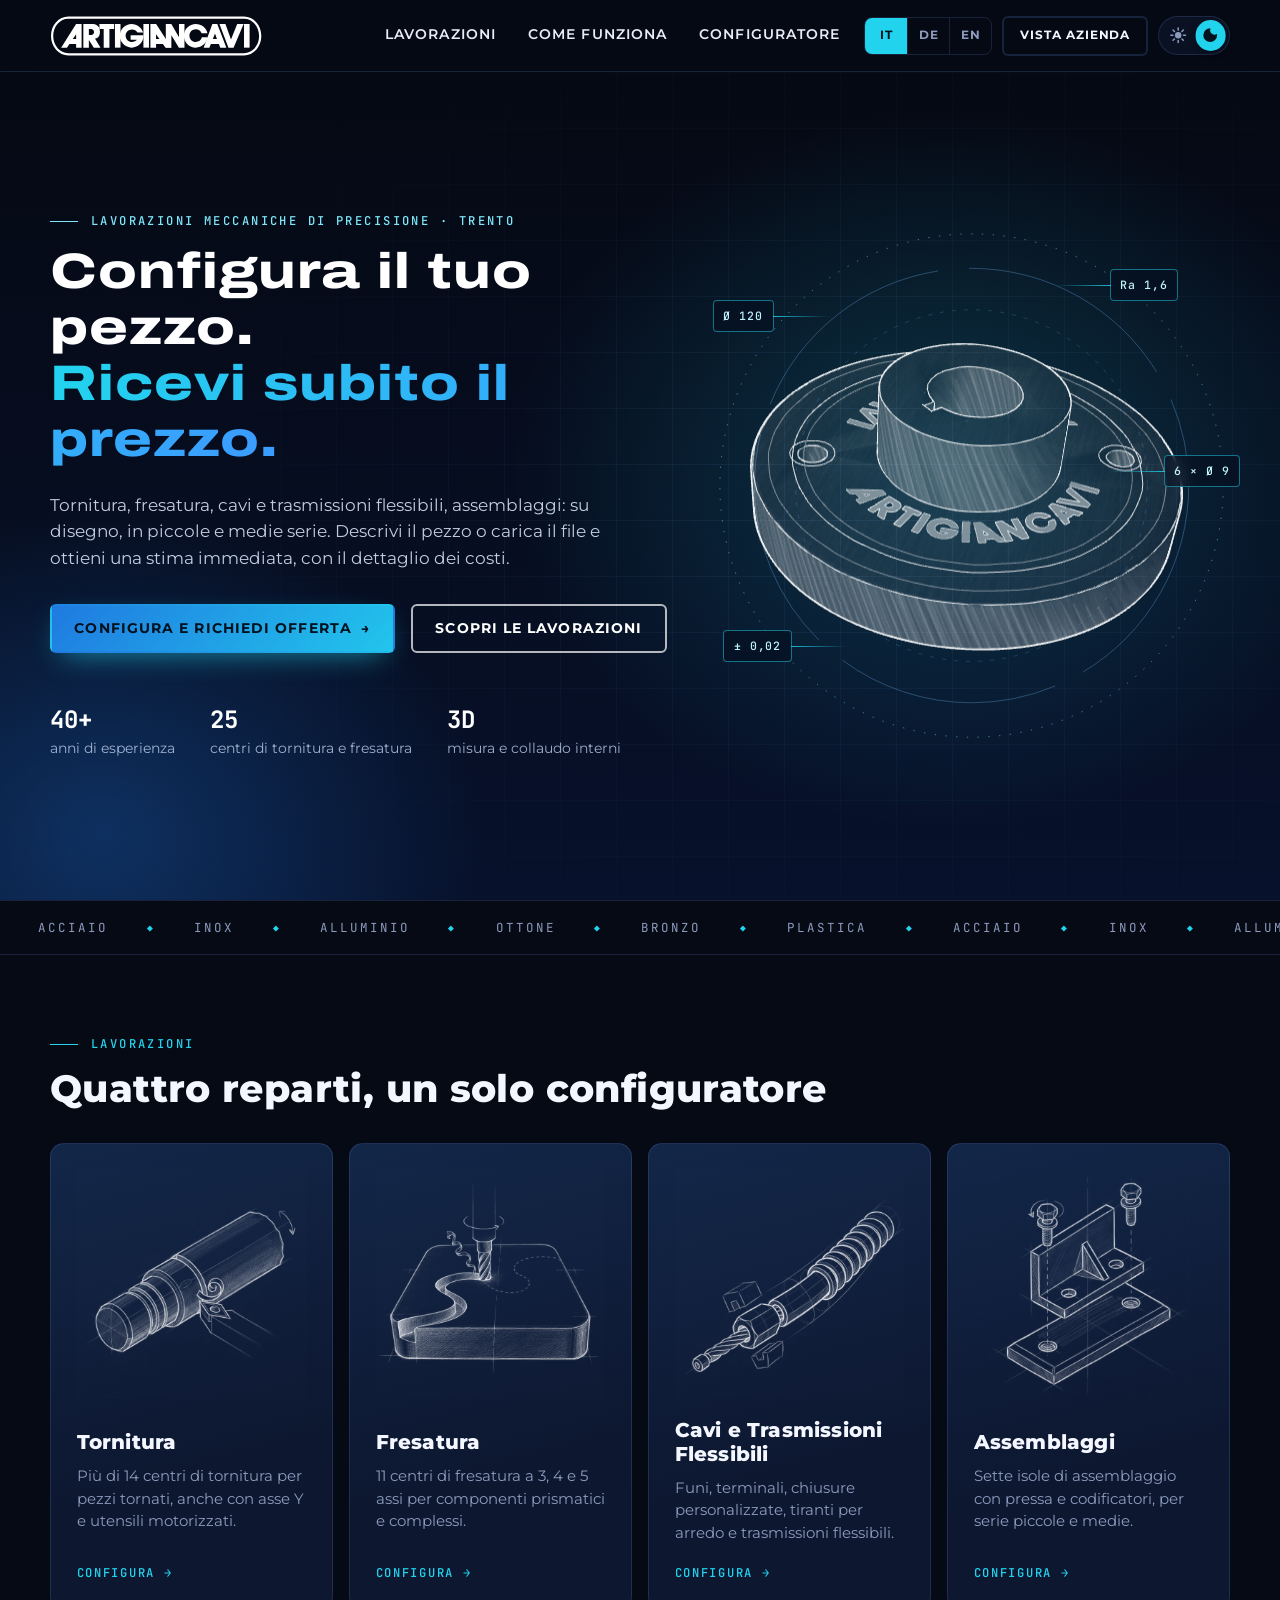
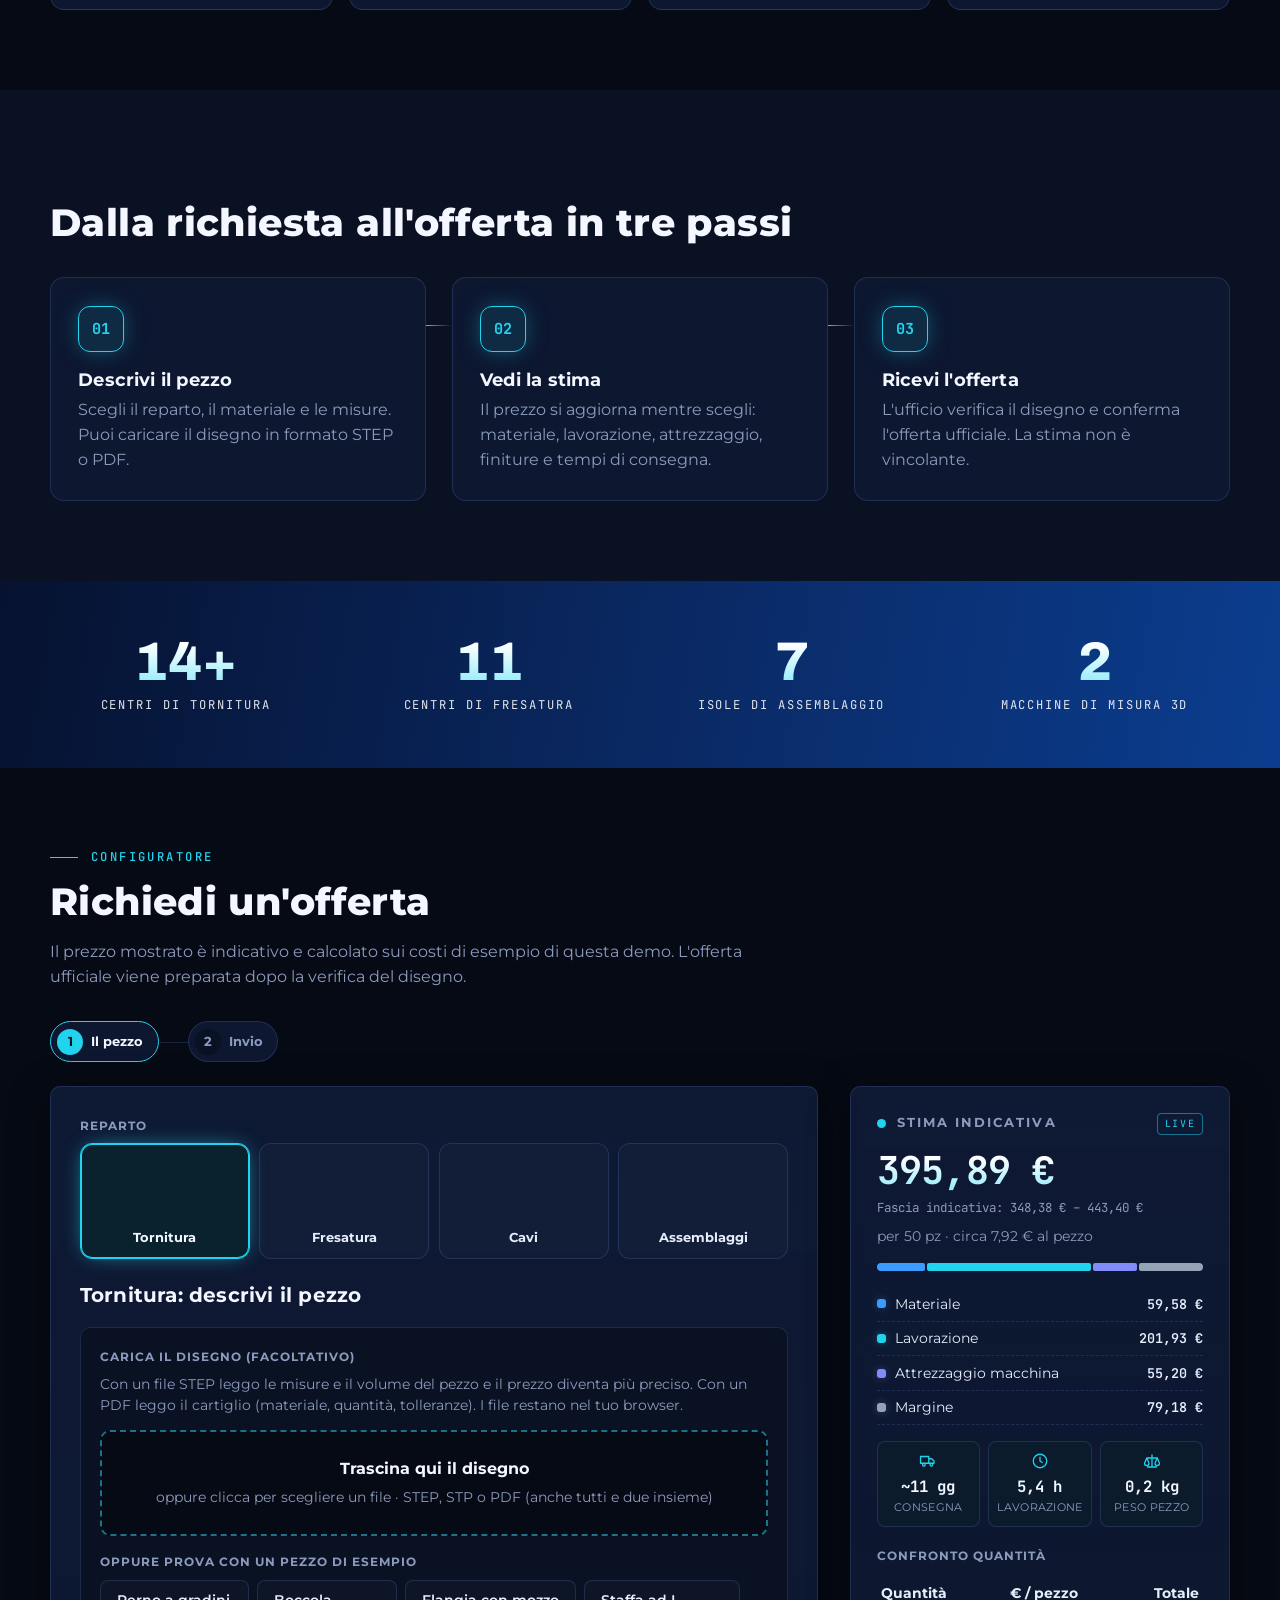
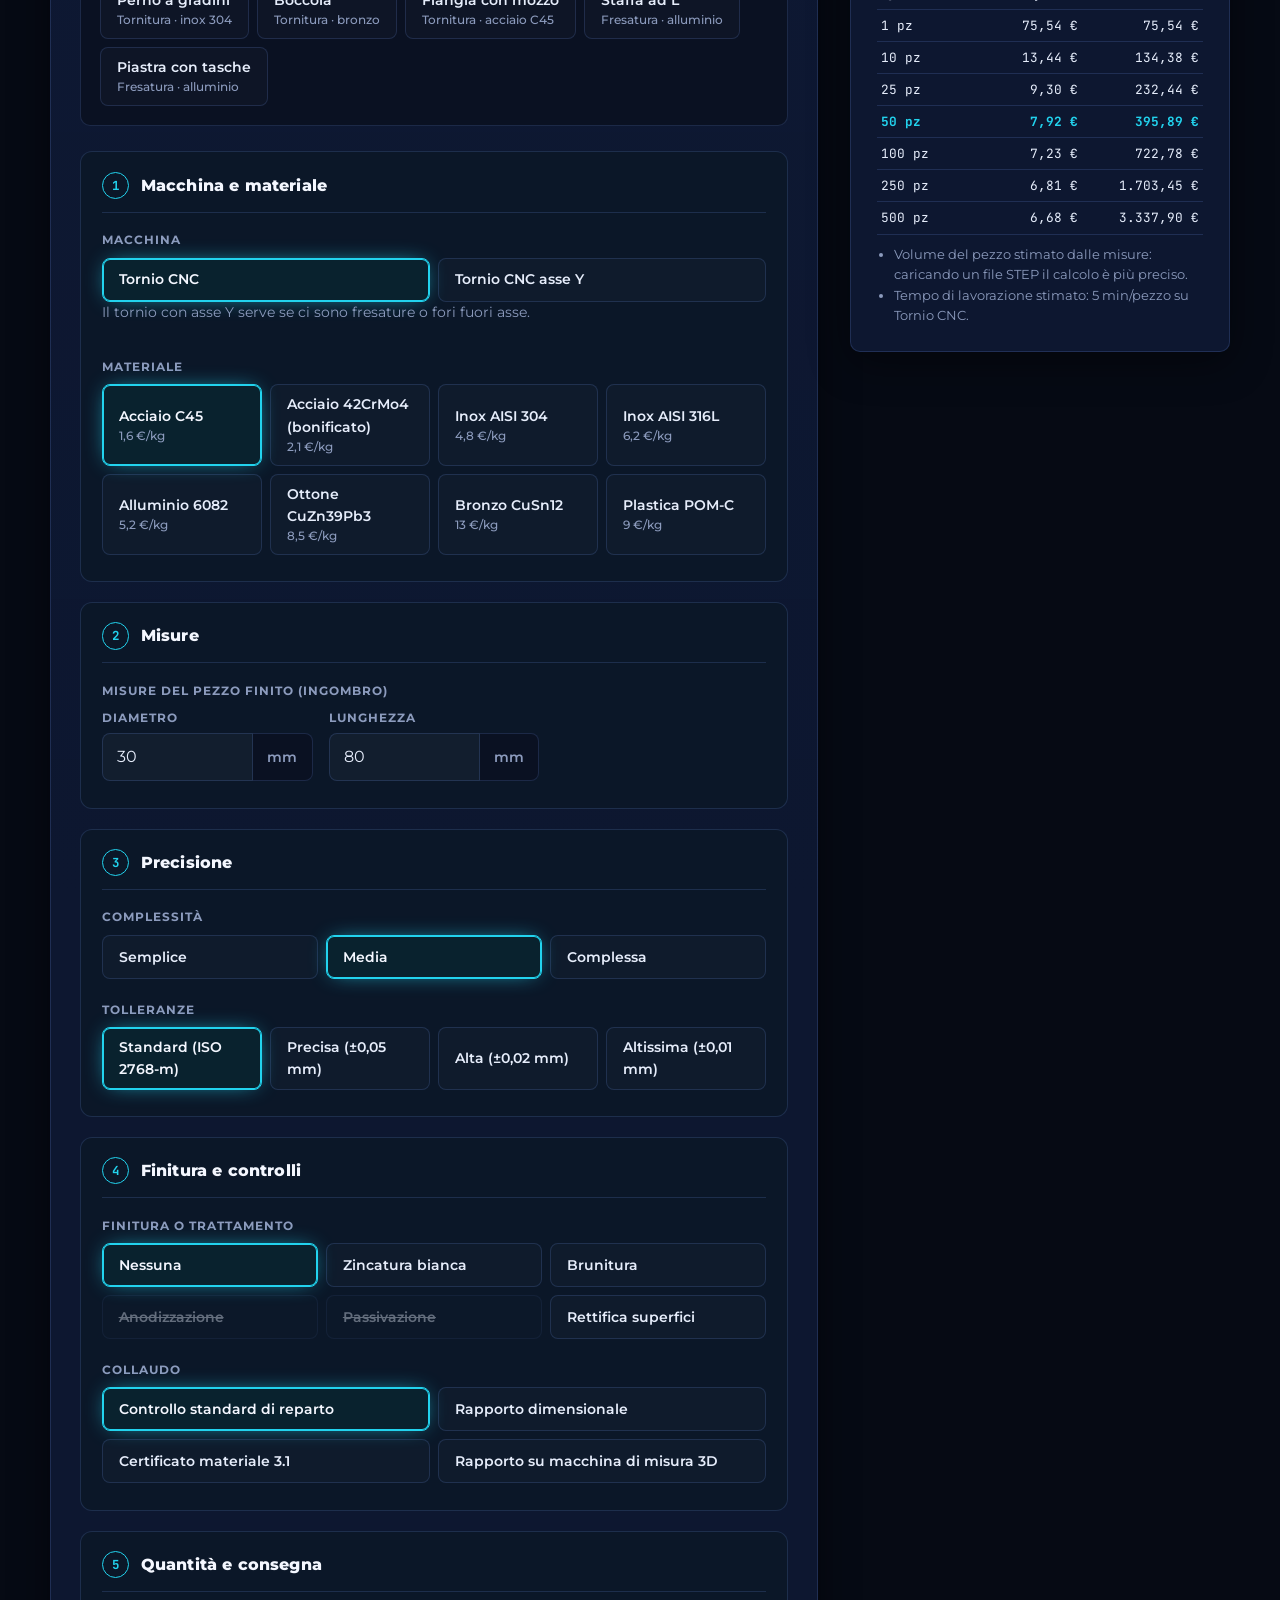
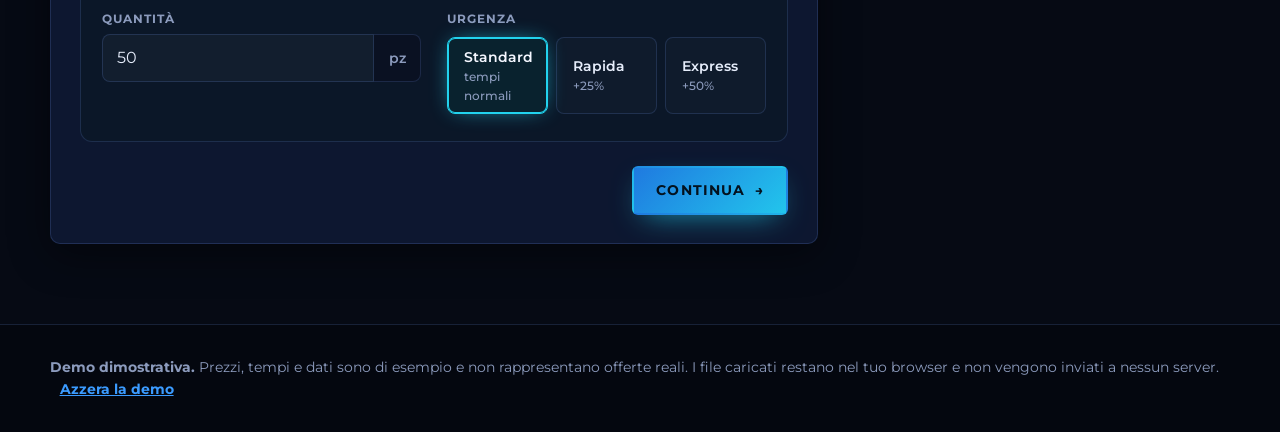
==== commit d8dfa676: "fix: punta della fresa raddrizzata nel disegno della fresatura (versione cache 59)" ====
--- a/index.html
+++ b/index.html
@@ -31,8 +31,8 @@
 <script type="importmap">{"imports":{"three":"./js/vendor/three.module.min.js"}}</script>
 <link rel="preload" as="image" href="img/hero-ruota.webp" type="image/webp" fetchpriority="high">
 <link rel="modulepreload" href="js/vendor/three.module.min.js">
-<link rel="modulepreload" href="js/hero3d.js?v=58">
-<link rel="stylesheet" href="css/style.css?v=58">
+<link rel="modulepreload" href="js/hero3d.js?v=59">
+<link rel="stylesheet" href="css/style.css?v=59">
 </head>
 <body>
 
@@ -159,16 +159,16 @@
   </div>
 </footer>
 
-<script src="js/schedario.js?v=58"></script>
-<script src="js/prezzi.js?v=58"></script>
-<script src="js/testi.js?v=58"></script>
-<script src="js/i18n.js?v=58"></script>
-<script src="js/file.js?v=58"></script>
-<script src="js/app.js?v=58"></script>
+<script src="js/schedario.js?v=59"></script>
+<script src="js/prezzi.js?v=59"></script>
+<script src="js/testi.js?v=59"></script>
+<script src="js/i18n.js?v=59"></script>
+<script src="js/file.js?v=59"></script>
+<script src="js/app.js?v=59"></script>
 <script>
   /* Il disco che ruota si scarica sempre, tranne con ?disco=immagine (schizzo fermo, molto piu' leggero) */
   (function () {
-    if (!document.documentElement.classList.contains("disco-immagine")) import("./js/hero3d.js?v=58");
+    if (!document.documentElement.classList.contains("disco-immagine")) import("./js/hero3d.js?v=59");
   })();
 </script>
 </body>
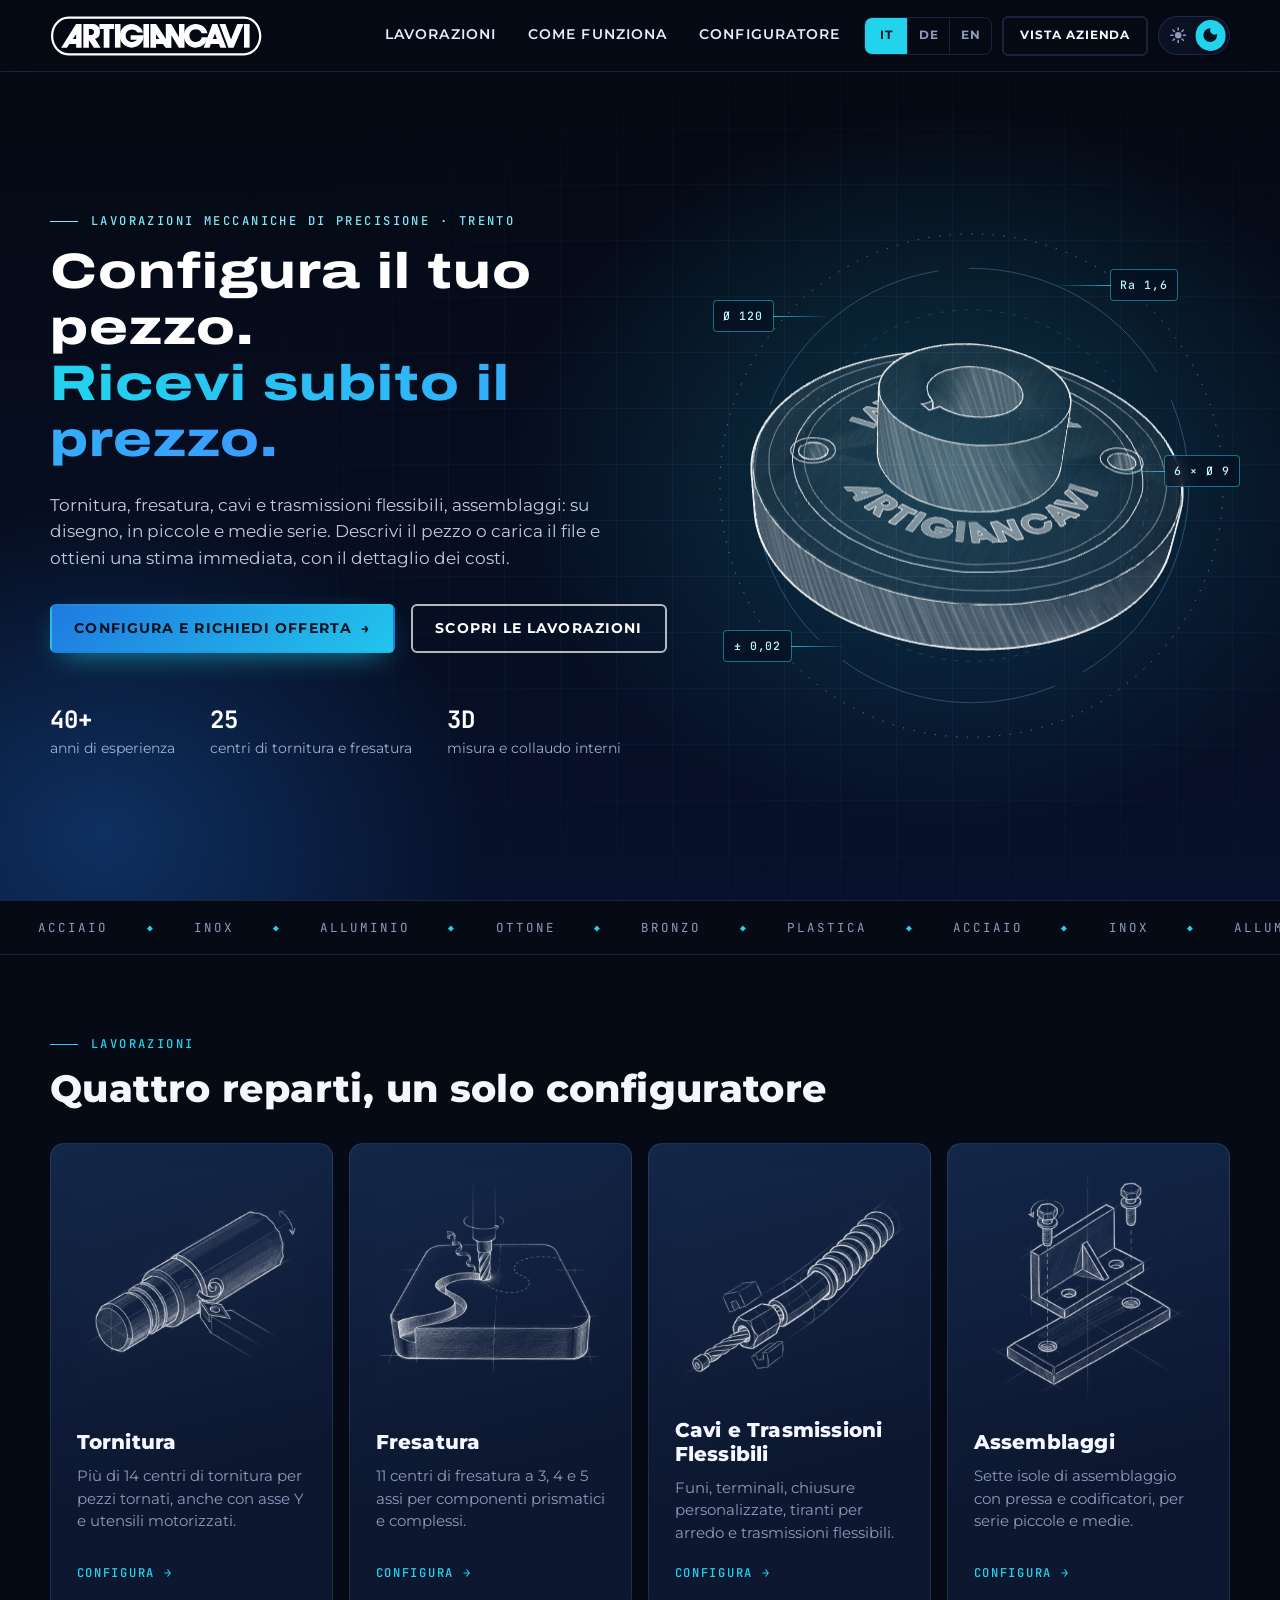
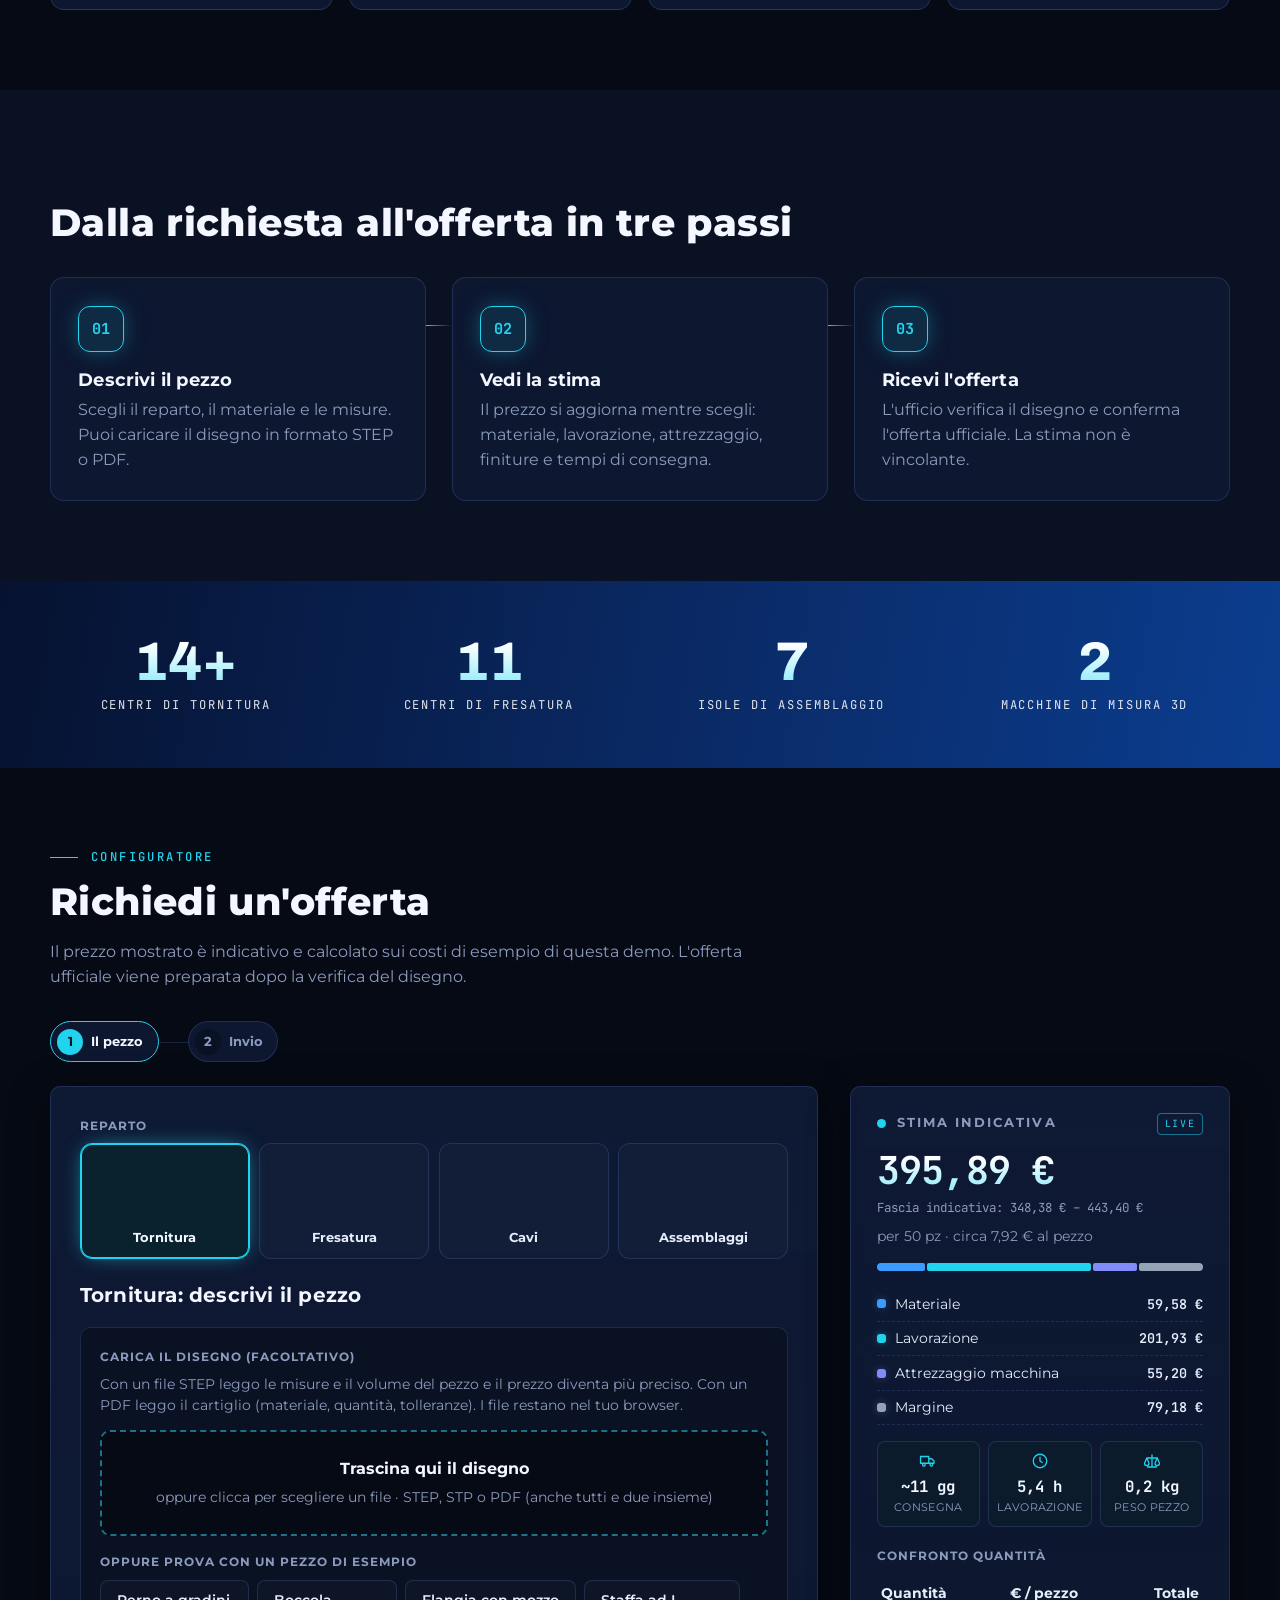
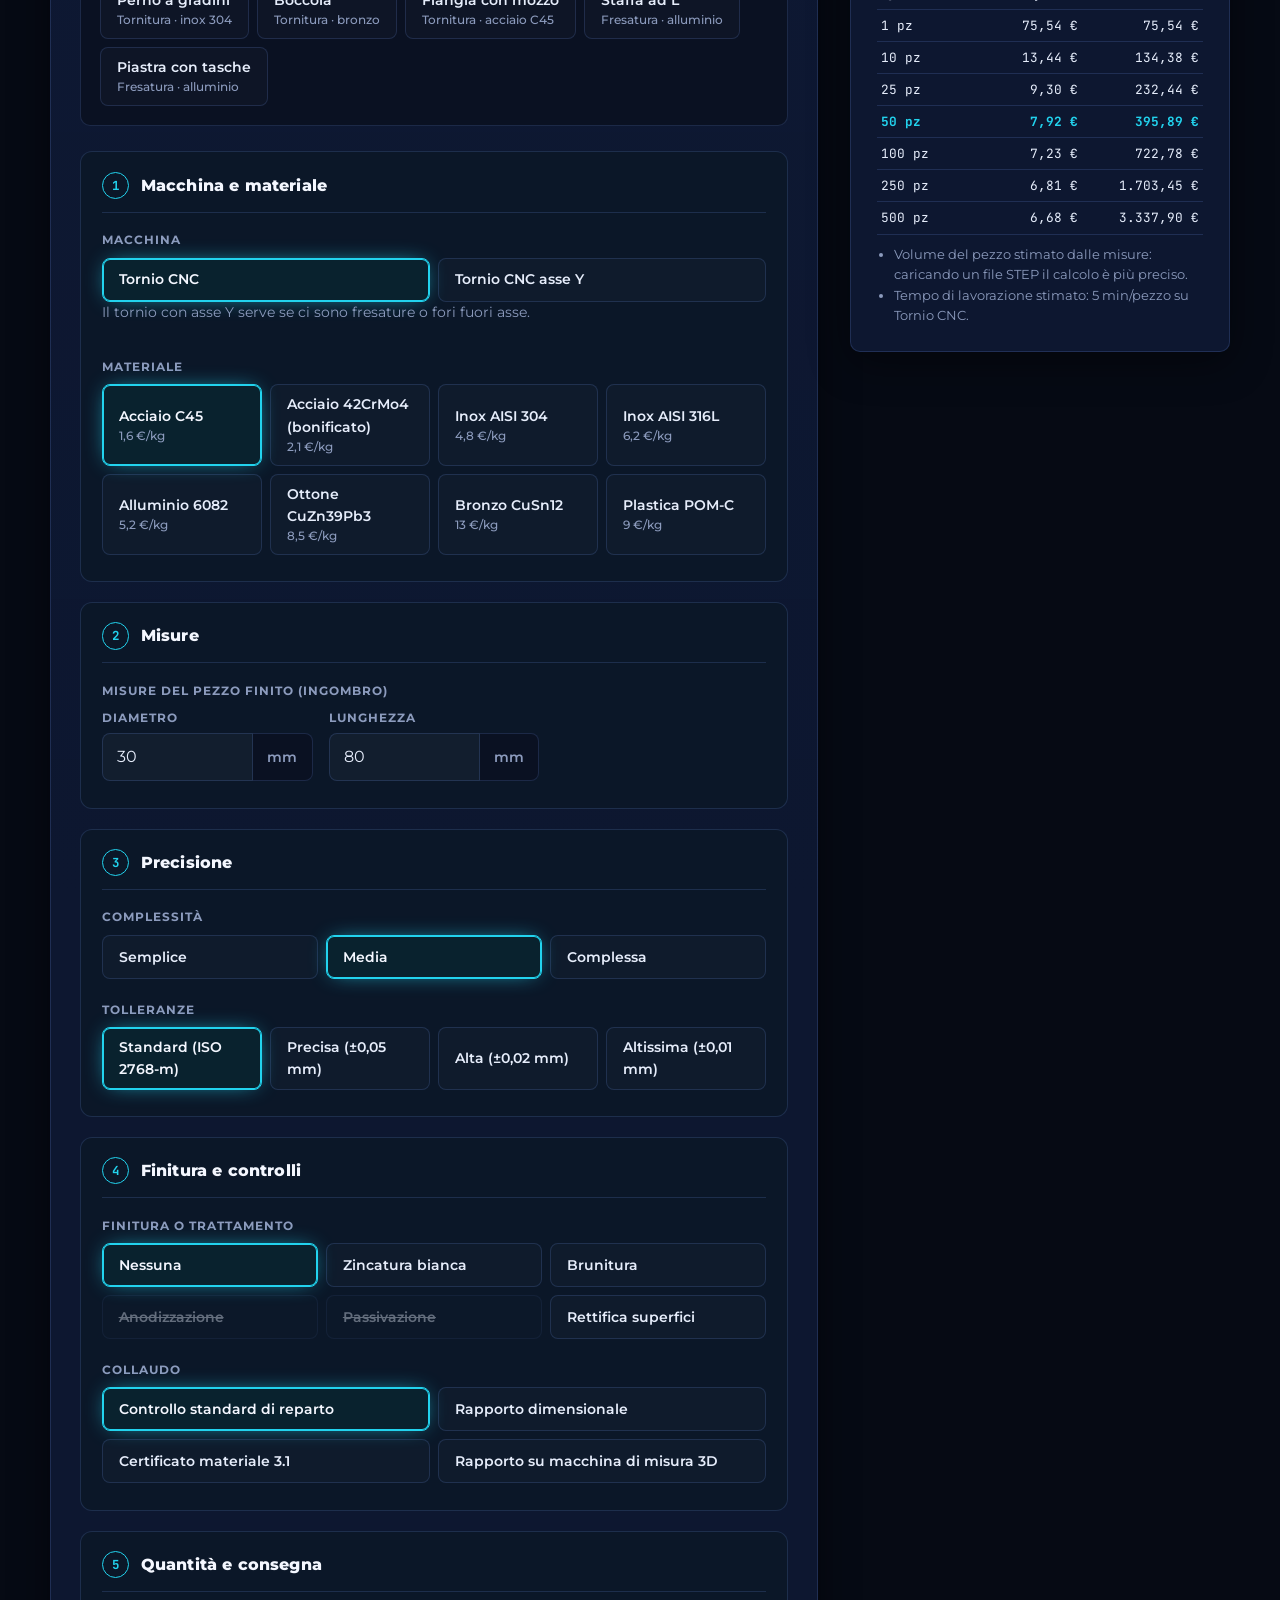
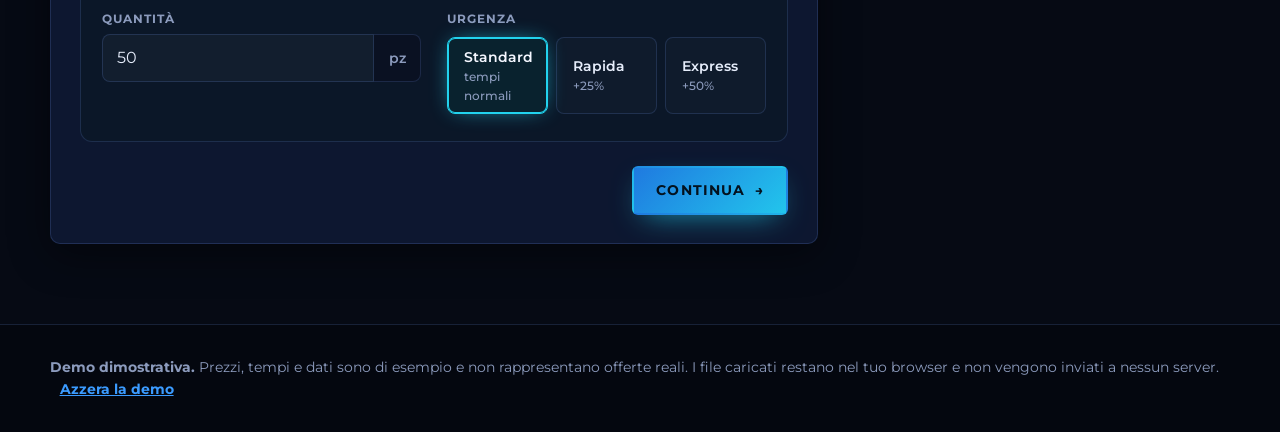
==== commit 4a37b538: "fix: punta della fresa davvero dritta (bordi paralleli e verticali), versione cache 60" ====
--- a/index.html
+++ b/index.html
@@ -31,8 +31,8 @@
 <script type="importmap">{"imports":{"three":"./js/vendor/three.module.min.js"}}</script>
 <link rel="preload" as="image" href="img/hero-ruota.webp" type="image/webp" fetchpriority="high">
 <link rel="modulepreload" href="js/vendor/three.module.min.js">
-<link rel="modulepreload" href="js/hero3d.js?v=59">
-<link rel="stylesheet" href="css/style.css?v=59">
+<link rel="modulepreload" href="js/hero3d.js?v=60">
+<link rel="stylesheet" href="css/style.css?v=60">
 </head>
 <body>
 
@@ -159,16 +159,16 @@
   </div>
 </footer>
 
-<script src="js/schedario.js?v=59"></script>
-<script src="js/prezzi.js?v=59"></script>
-<script src="js/testi.js?v=59"></script>
-<script src="js/i18n.js?v=59"></script>
-<script src="js/file.js?v=59"></script>
-<script src="js/app.js?v=59"></script>
+<script src="js/schedario.js?v=60"></script>
+<script src="js/prezzi.js?v=60"></script>
+<script src="js/testi.js?v=60"></script>
+<script src="js/i18n.js?v=60"></script>
+<script src="js/file.js?v=60"></script>
+<script src="js/app.js?v=60"></script>
 <script>
   /* Il disco che ruota si scarica sempre, tranne con ?disco=immagine (schizzo fermo, molto piu' leggero) */
   (function () {
-    if (!document.documentElement.classList.contains("disco-immagine")) import("./js/hero3d.js?v=59");
+    if (!document.documentElement.classList.contains("disco-immagine")) import("./js/hero3d.js?v=60");
   })();
 </script>
 </body>
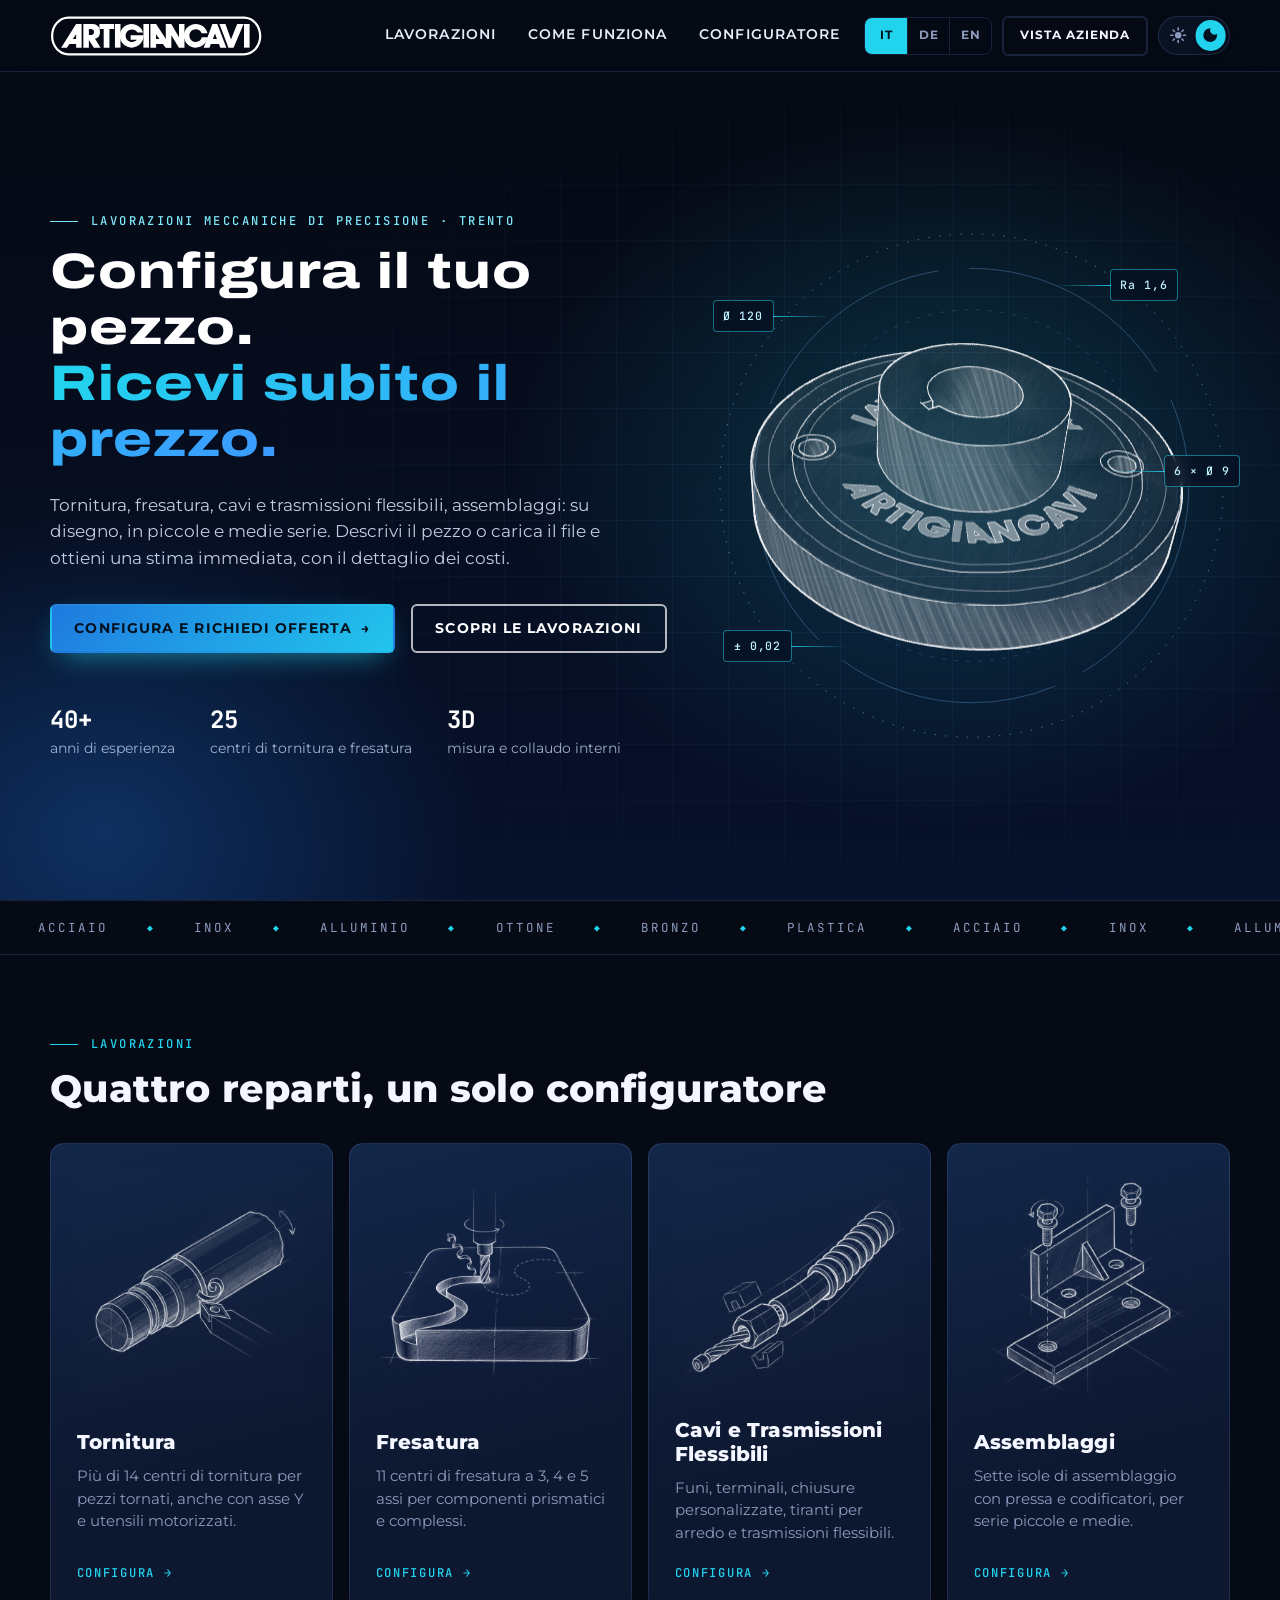
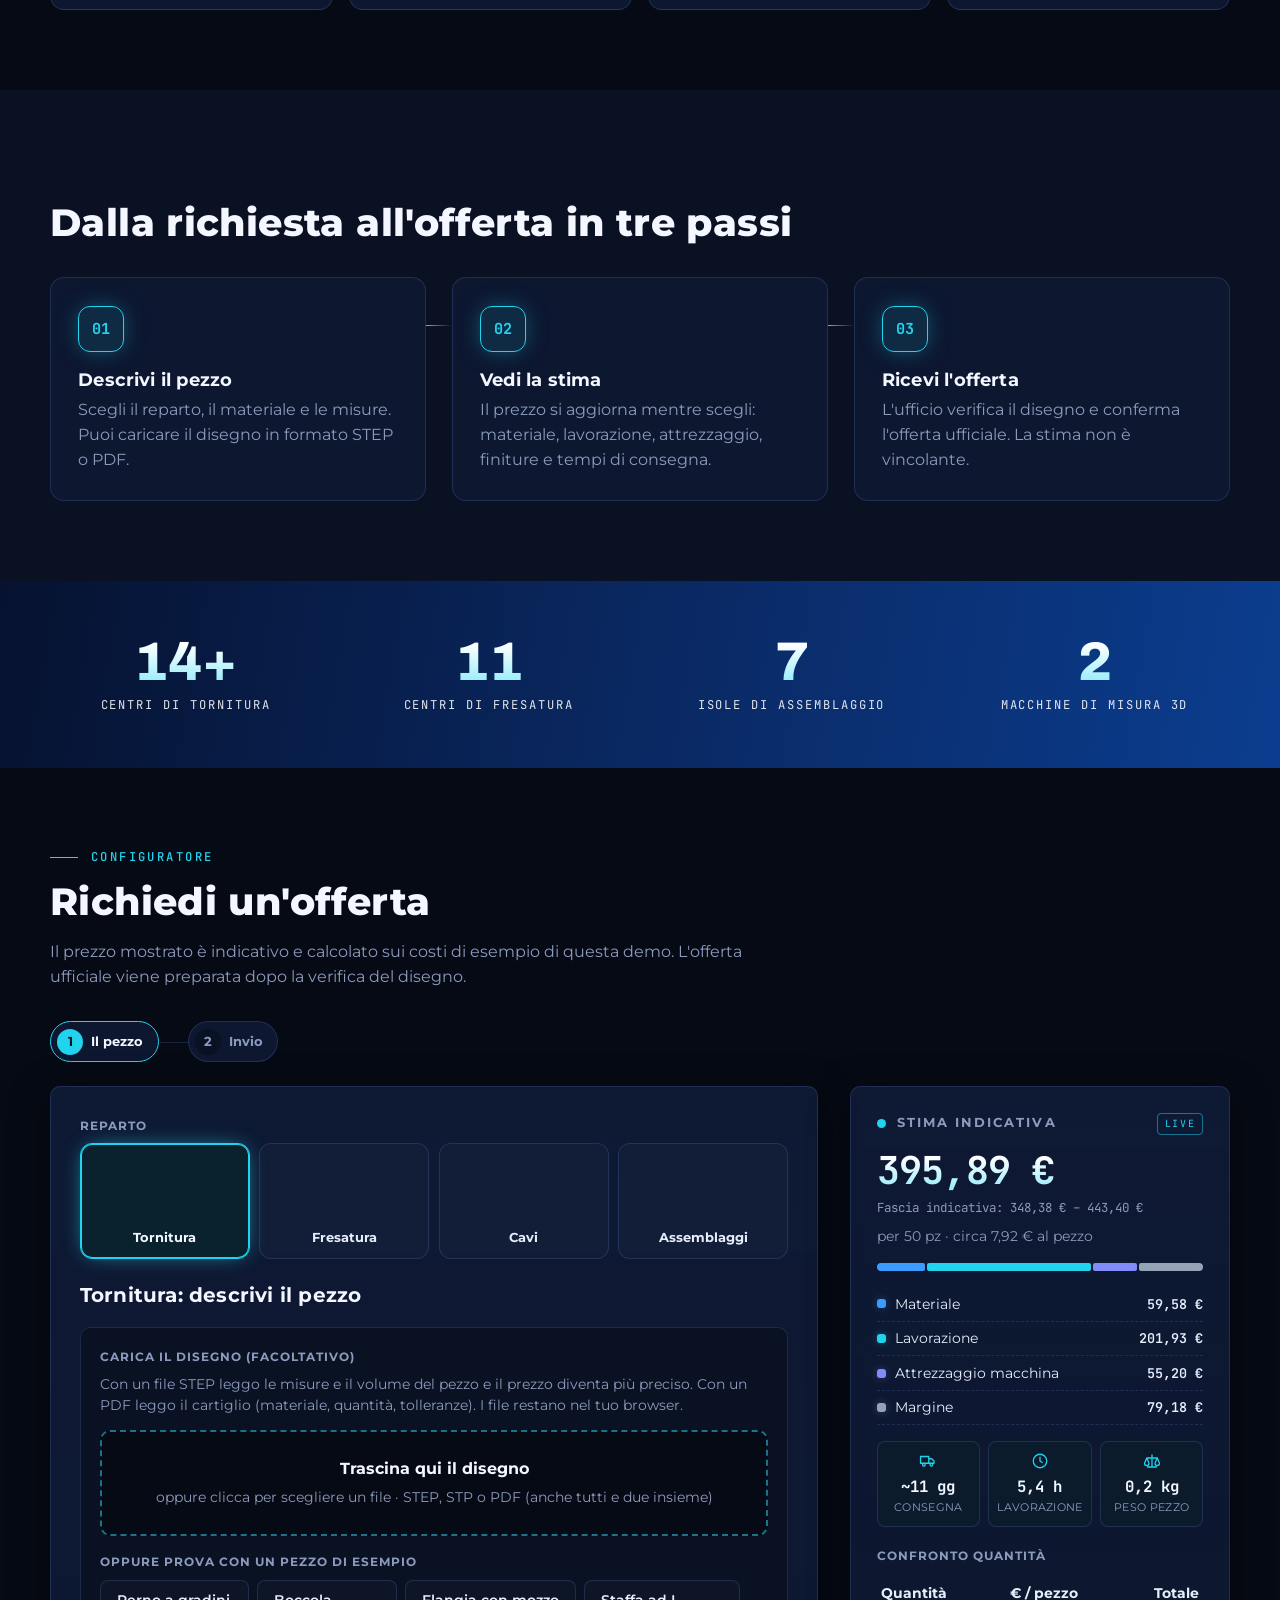
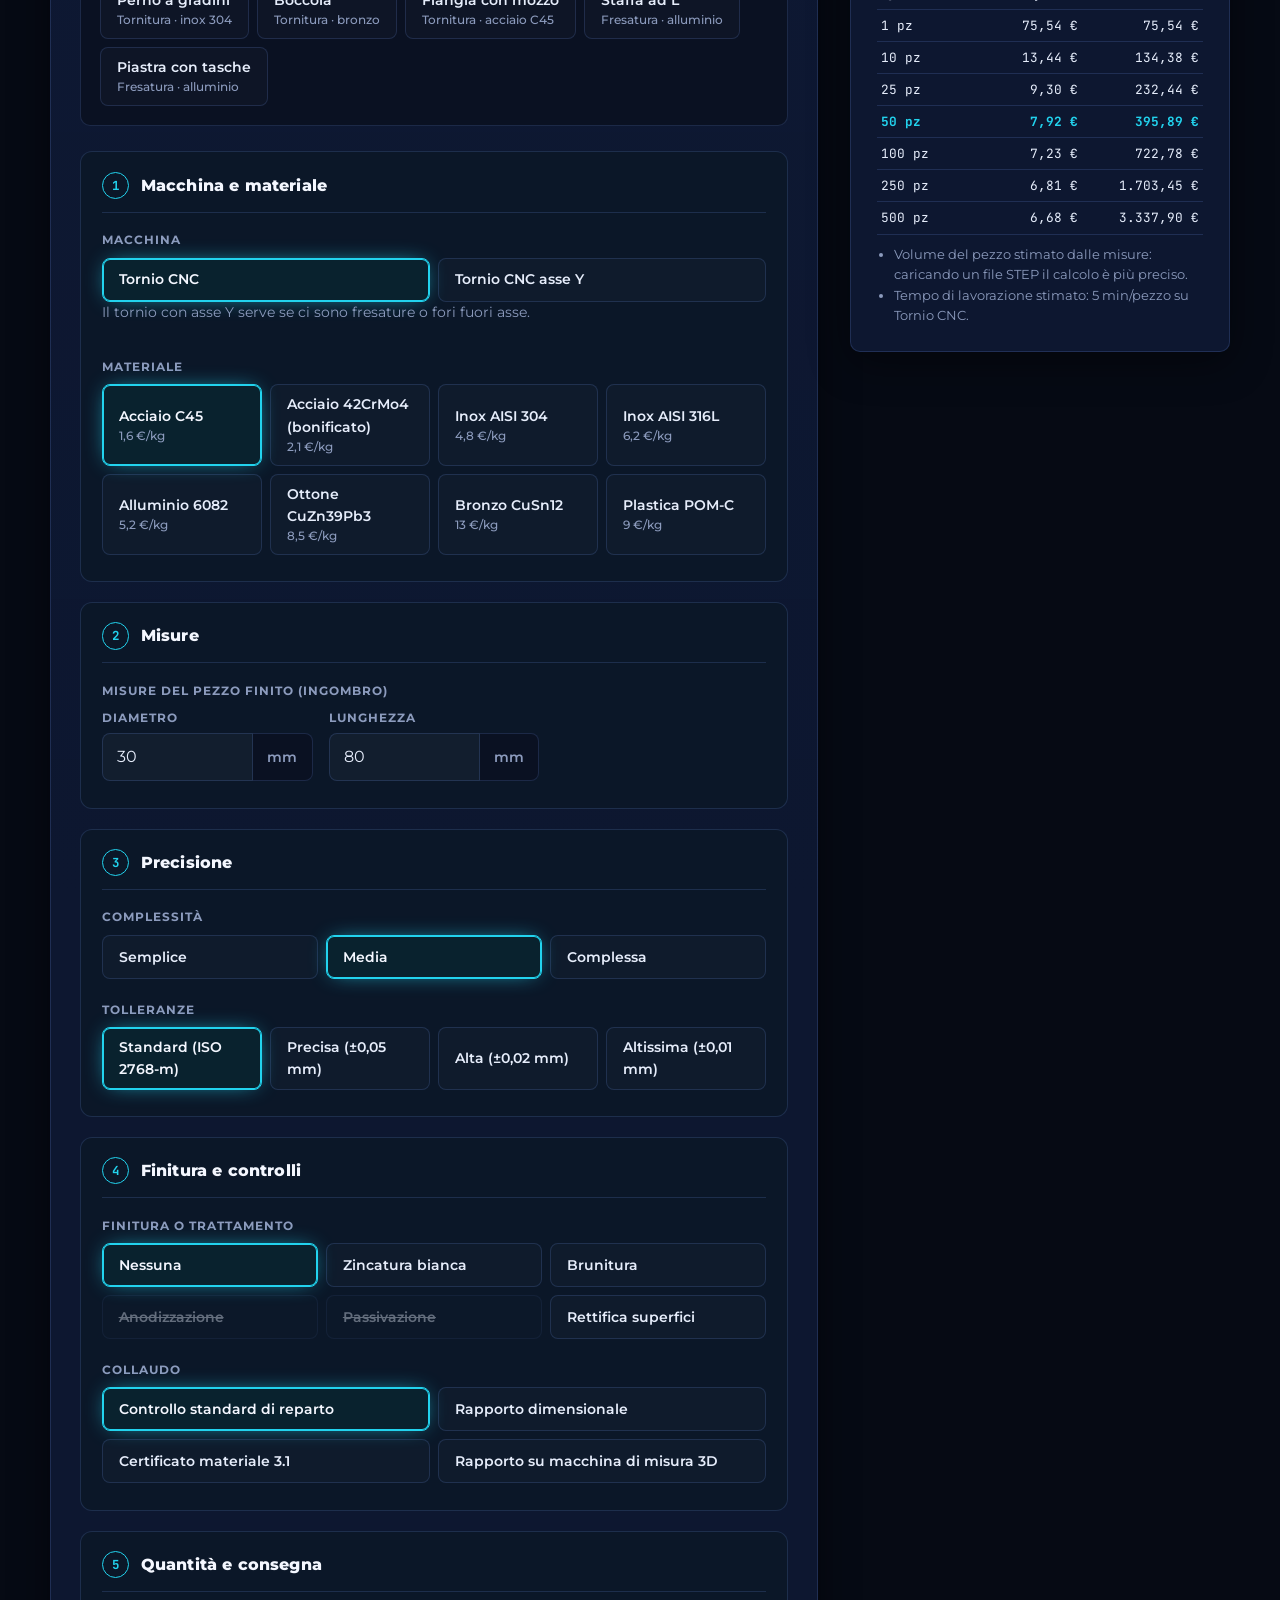
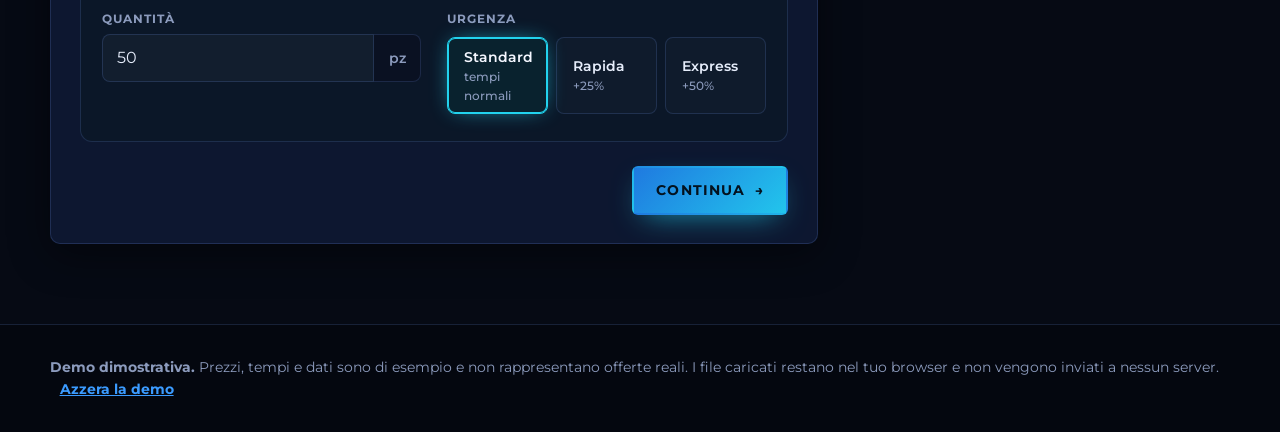
==== commit a8131c26: "feat: nuovo disegno della fresatura rifatto da Massimo (punta dritta), versione cache 61" ====
--- a/index.html
+++ b/index.html
@@ -31,8 +31,8 @@
 <script type="importmap">{"imports":{"three":"./js/vendor/three.module.min.js"}}</script>
 <link rel="preload" as="image" href="img/hero-ruota.webp" type="image/webp" fetchpriority="high">
 <link rel="modulepreload" href="js/vendor/three.module.min.js">
-<link rel="modulepreload" href="js/hero3d.js?v=60">
-<link rel="stylesheet" href="css/style.css?v=60">
+<link rel="modulepreload" href="js/hero3d.js?v=61">
+<link rel="stylesheet" href="css/style.css?v=61">
 </head>
 <body>
 
@@ -159,16 +159,16 @@
   </div>
 </footer>
 
-<script src="js/schedario.js?v=60"></script>
-<script src="js/prezzi.js?v=60"></script>
-<script src="js/testi.js?v=60"></script>
-<script src="js/i18n.js?v=60"></script>
-<script src="js/file.js?v=60"></script>
-<script src="js/app.js?v=60"></script>
+<script src="js/schedario.js?v=61"></script>
+<script src="js/prezzi.js?v=61"></script>
+<script src="js/testi.js?v=61"></script>
+<script src="js/i18n.js?v=61"></script>
+<script src="js/file.js?v=61"></script>
+<script src="js/app.js?v=61"></script>
 <script>
   /* Il disco che ruota si scarica sempre, tranne con ?disco=immagine (schizzo fermo, molto piu' leggero) */
   (function () {
-    if (!document.documentElement.classList.contains("disco-immagine")) import("./js/hero3d.js?v=60");
+    if (!document.documentElement.classList.contains("disco-immagine")) import("./js/hero3d.js?v=61");
   })();
 </script>
 </body>
